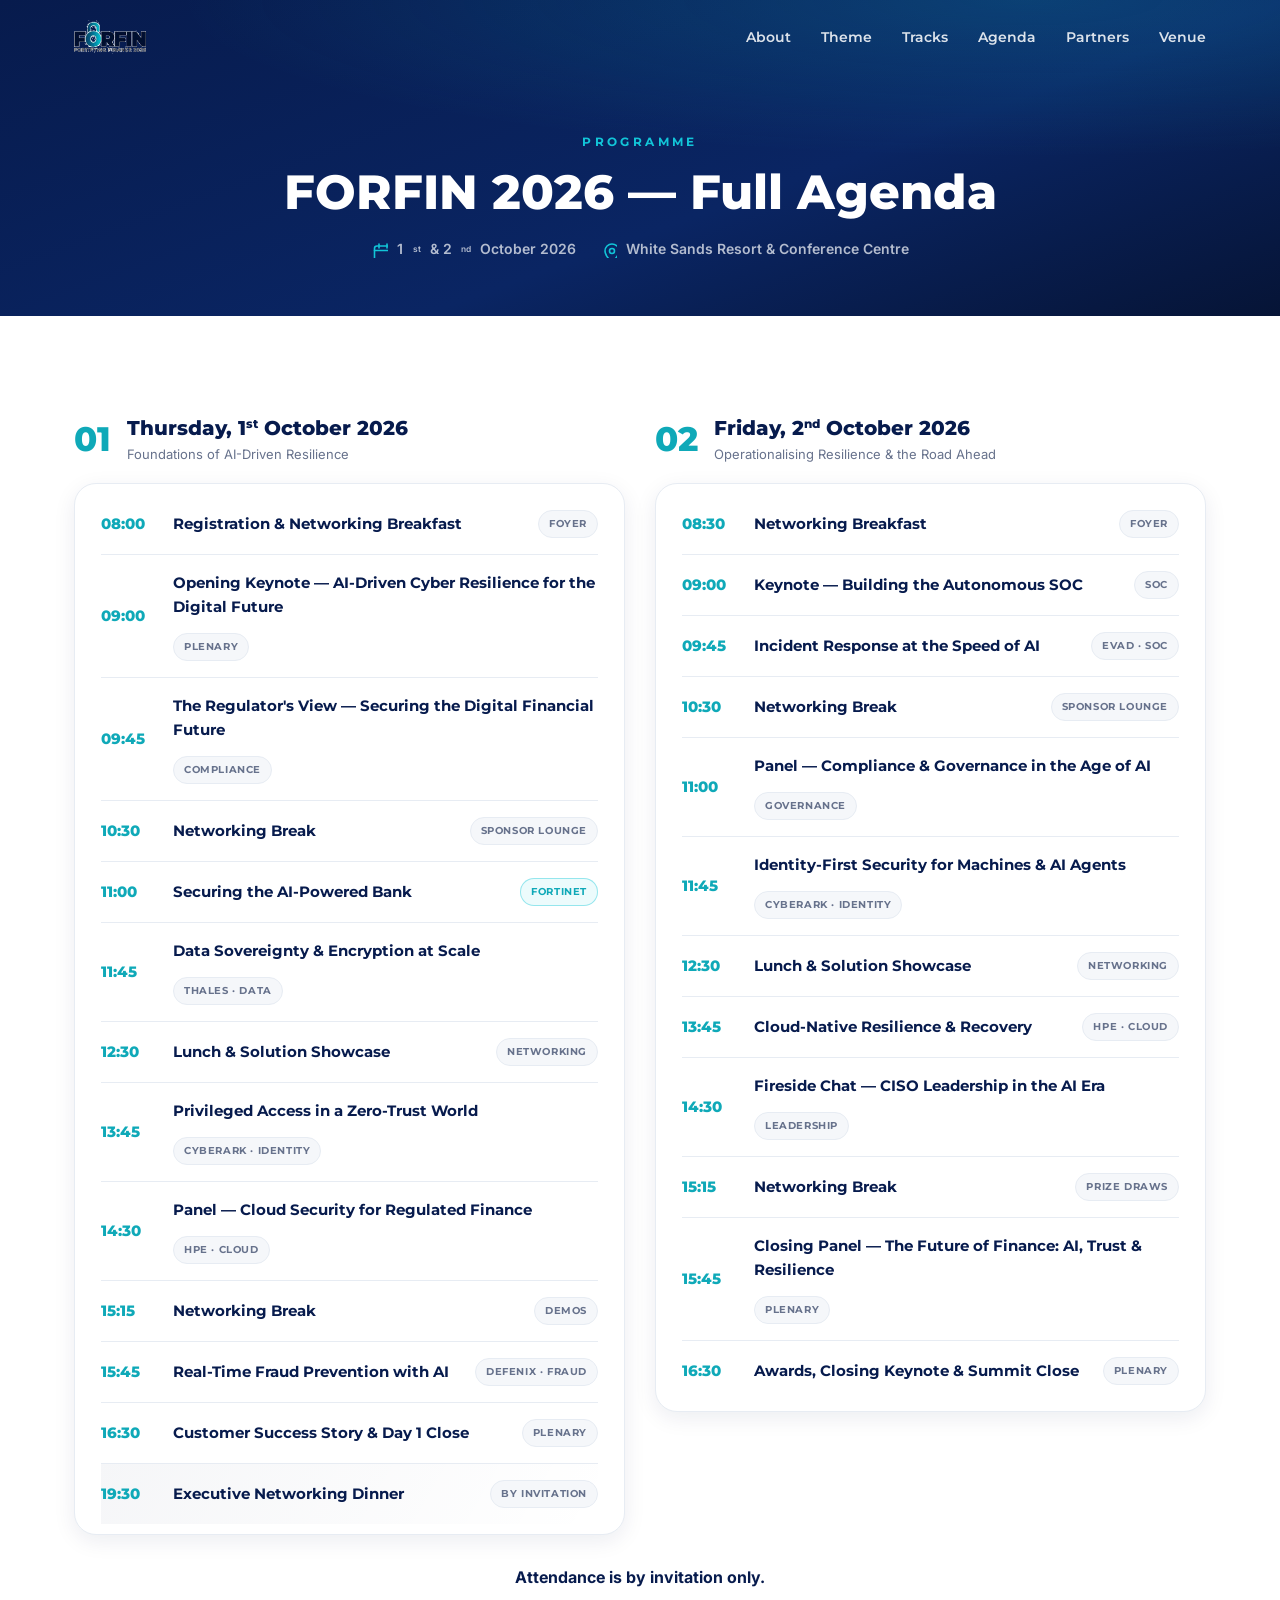
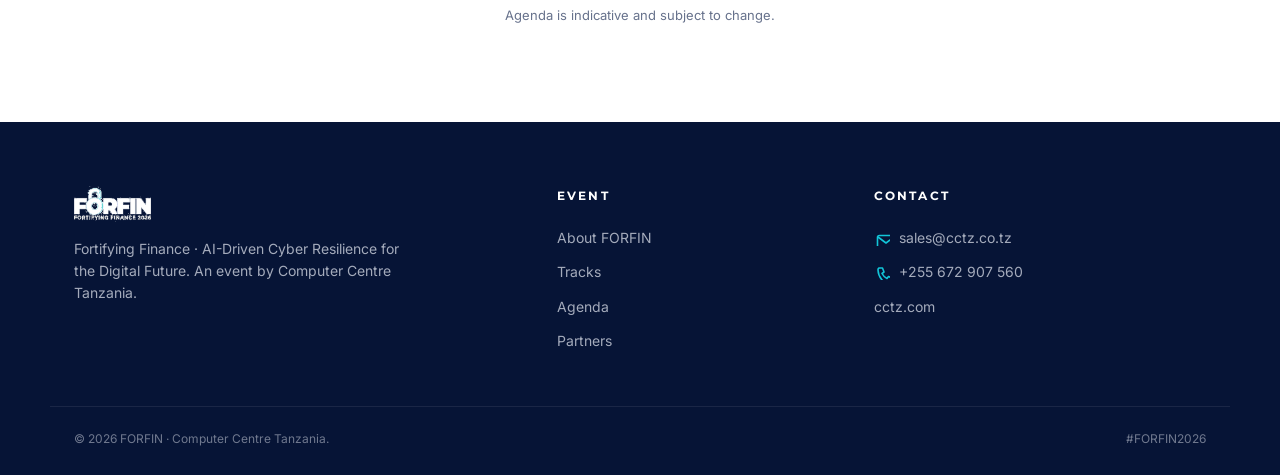
==== agenda.html @ e575e231 "Update sponsors branding and site details" ====
<!doctype html>
<html lang="en" class="is-loading">
<head>
<meta charset="utf-8">
<meta name="viewport" content="width=device-width, initial-scale=1">
<title>Agenda — FORFIN 2026</title>
<meta name="description" content="Full two-day agenda for FORFIN 2026, 1 &amp; 2 October 2026, Dar es Salaam, Tanzania.">
<script>try{if(sessionStorage.getItem("forfin-preloaded")==="1"){document.documentElement.classList.remove("is-loading");document.documentElement.classList.add("has-preloaded")}}catch(e){}</script>
<link rel="icon" type="image/png" sizes="256x256" href="assets/favicon.png">
<link rel="preconnect" href="https://fonts.googleapis.com">
<link rel="preconnect" href="https://fonts.gstatic.com" crossorigin>
<link href="https://fonts.googleapis.com/css2?family=Montserrat:wght@500;600;700;800;900&family=Inter:wght@400;500;600;700&display=swap" rel="stylesheet">
<link rel="stylesheet" href="css/styles.css">
</head>
<body>
<div class="site-preloader" id="sitePreloader" role="status" aria-live="polite" aria-label="Loading website">
  <div class="site-preloader__inner">
    <div class="site-preloader__track"><span id="preloaderBar"></span></div>
    <span class="site-preloader__text" id="preloaderText">0%</span>
  </div>
</div>
<noscript><style>.site-preloader{display:none!important}.is-loading{overflow:auto!important}</style></noscript>
<svg width="0" height="0" style="position:absolute" aria-hidden="true"><defs>
  <g id="i-arrow"><path d="M5 12h13M13 6l6 6-6 6" fill="none" stroke="currentColor" stroke-width="2" stroke-linecap="round" stroke-linejoin="round"/></g>
  <g id="i-cal"><rect x="3.5" y="5" width="17" height="16" rx="2.5" fill="none" stroke="currentColor" stroke-width="1.6"/><path d="M3.5 9.5h17M8 3v4M16 3v4" stroke="currentColor" stroke-width="1.6" stroke-linecap="round"/></g>
  <g id="i-pin"><path d="M12 21s7-6.3 7-11a7 7 0 1 0-14 0c0 4.7 7 11 7 11Z" fill="none" stroke="currentColor" stroke-width="1.6" stroke-linejoin="round"/><circle cx="12" cy="10" r="2.5" fill="none" stroke="currentColor" stroke-width="1.6"/></g>
  <g id="i-mail"><rect x="3.5" y="5.5" width="17" height="13" rx="2" fill="none" stroke="currentColor" stroke-width="1.6"/><path d="m4 7 8 6 8-6" fill="none" stroke="currentColor" stroke-width="1.6" stroke-linejoin="round"/></g>
  <g id="i-phone"><path d="M5 4h3.5l1.5 4-2 1.5a11 11 0 0 0 5 5l1.5-2 4 1.5V19a2 2 0 0 1-2 2A16 16 0 0 1 4 6a2 2 0 0 1 1-2Z" fill="none" stroke="currentColor" stroke-width="1.6" stroke-linejoin="round"/></g>
</defs></svg>

<header class="nav is-scrolled" id="nav">
  <div class="nav__inner container">
    <a href="index.html" class="nav__brand"><img src="assets/forfin-logo.png" alt="FORFIN 2026"></a>
    <nav class="nav__links" id="navLinks">
      <a href="index.html#about">About</a>
      <a href="index.html#theme">Theme</a>
      <a href="index.html#tracks">Tracks</a>
      <a href="agenda.html">Agenda</a>
      <a href="index.html#partners">Partners</a>
      <a href="index.html#venue">Venue</a>
    </nav>
    <button class="nav__burger" id="burger" aria-label="Menu"><span></span><span></span><span></span></button>
  </div>
</header>

<section class="ag-hero">
  <div class="container">
    <span class="eyebrow on-dark">Programme</span>
    <h1>FORFIN 2026 — Full Agenda</h1>
    <div class="ag-hero__meta">
      <span><svg class="ico"><use href="#i-cal"/></svg><span class="event-date">1<sup>st</sup> &amp; 2<sup>nd</sup> October 2026</span></span>
      <span><svg class="ico"><use href="#i-pin"/></svg> White Sands Resort &amp; Conference Centre</span>
    </div>
  </div>
</section>

<main class="section">
  <div class="container ag-grid">

    <div class="ag-day reveal is-in">
      <div class="ag-day__head"><span class="ag-day__n">01</span><div><h2>Thursday, <span class="event-date">1<sup>st</sup> October 2026</span></h2><p>Foundations of AI-Driven Resilience</p></div></div>
      <div class="agenda"><div class="agenda__panel">
        <div class="ag-row"><span class="ag-time">08:00</span><div class="ag-body"><h4>Registration &amp; Networking Breakfast</h4><span class="ag-tag">Foyer</span></div></div>
        <div class="ag-row"><span class="ag-time">09:00</span><div class="ag-body"><h4>Opening Keynote — AI-Driven Cyber Resilience for the Digital Future</h4><span class="ag-tag">Plenary</span></div></div>
        <div class="ag-row"><span class="ag-time">09:45</span><div class="ag-body"><h4>The Regulator's View — Securing the Digital Financial Future</h4><span class="ag-tag">Compliance</span></div></div>
        <div class="ag-row"><span class="ag-time">10:30</span><div class="ag-body"><h4>Networking Break</h4><span class="ag-tag">Sponsor lounge</span></div></div>
        <div class="ag-row"><span class="ag-time">11:00</span><div class="ag-body"><h4>Securing the AI-Powered Bank</h4><span class="ag-tag ag-tag--f">Fortinet</span></div></div>
        <div class="ag-row"><span class="ag-time">11:45</span><div class="ag-body"><h4>Data Sovereignty &amp; Encryption at Scale</h4><span class="ag-tag">Thales · Data</span></div></div>
        <div class="ag-row"><span class="ag-time">12:30</span><div class="ag-body"><h4>Lunch &amp; Solution Showcase</h4><span class="ag-tag">Networking</span></div></div>
        <div class="ag-row"><span class="ag-time">13:45</span><div class="ag-body"><h4>Privileged Access in a Zero-Trust World</h4><span class="ag-tag">CyberArk · Identity</span></div></div>
        <div class="ag-row"><span class="ag-time">14:30</span><div class="ag-body"><h4>Panel — Cloud Security for Regulated Finance</h4><span class="ag-tag">HPE · Cloud</span></div></div>
        <div class="ag-row"><span class="ag-time">15:15</span><div class="ag-body"><h4>Networking Break</h4><span class="ag-tag">Demos</span></div></div>
        <div class="ag-row"><span class="ag-time">15:45</span><div class="ag-body"><h4>Real-Time Fraud Prevention with AI</h4><span class="ag-tag">Defenix · Fraud</span></div></div>
        <div class="ag-row"><span class="ag-time">16:30</span><div class="ag-body"><h4>Customer Success Story &amp; Day 1 Close</h4><span class="ag-tag">Plenary</span></div></div>
        <div class="ag-row ag-row--star"><span class="ag-time">19:30</span><div class="ag-body"><h4>Executive Networking Dinner</h4><span class="ag-tag">By invitation</span></div></div>
      </div></div>
    </div>

    <div class="ag-day reveal is-in">
      <div class="ag-day__head"><span class="ag-day__n">02</span><div><h2>Friday, <span class="event-date">2<sup>nd</sup> October 2026</span></h2><p>Operationalising Resilience &amp; the Road Ahead</p></div></div>
      <div class="agenda"><div class="agenda__panel">
        <div class="ag-row"><span class="ag-time">08:30</span><div class="ag-body"><h4>Networking Breakfast</h4><span class="ag-tag">Foyer</span></div></div>
        <div class="ag-row"><span class="ag-time">09:00</span><div class="ag-body"><h4>Keynote — Building the Autonomous SOC</h4><span class="ag-tag">SOC</span></div></div>
        <div class="ag-row"><span class="ag-time">09:45</span><div class="ag-body"><h4>Incident Response at the Speed of AI</h4><span class="ag-tag">EVAD · SOC</span></div></div>
        <div class="ag-row"><span class="ag-time">10:30</span><div class="ag-body"><h4>Networking Break</h4><span class="ag-tag">Sponsor lounge</span></div></div>
        <div class="ag-row"><span class="ag-time">11:00</span><div class="ag-body"><h4>Panel — Compliance &amp; Governance in the Age of AI</h4><span class="ag-tag">Governance</span></div></div>
        <div class="ag-row"><span class="ag-time">11:45</span><div class="ag-body"><h4>Identity-First Security for Machines &amp; AI Agents</h4><span class="ag-tag">CyberArk · Identity</span></div></div>
        <div class="ag-row"><span class="ag-time">12:30</span><div class="ag-body"><h4>Lunch &amp; Solution Showcase</h4><span class="ag-tag">Networking</span></div></div>
        <div class="ag-row"><span class="ag-time">13:45</span><div class="ag-body"><h4>Cloud-Native Resilience &amp; Recovery</h4><span class="ag-tag">HPE · Cloud</span></div></div>
        <div class="ag-row"><span class="ag-time">14:30</span><div class="ag-body"><h4>Fireside Chat — CISO Leadership in the AI Era</h4><span class="ag-tag">Leadership</span></div></div>
        <div class="ag-row"><span class="ag-time">15:15</span><div class="ag-body"><h4>Networking Break</h4><span class="ag-tag">Prize draws</span></div></div>
        <div class="ag-row"><span class="ag-time">15:45</span><div class="ag-body"><h4>Closing Panel — The Future of Finance: AI, Trust &amp; Resilience</h4><span class="ag-tag">Plenary</span></div></div>
        <div class="ag-row"><span class="ag-time">16:30</span><div class="ag-body"><h4>Awards, Closing Keynote &amp; Summit Close</h4><span class="ag-tag">Plenary</span></div></div>
      </div></div>
    </div>

  </div>
  <div class="container" style="text-align:center;margin-top:30px">
    <p style="color:var(--navy);font-weight:700">Attendance is by invitation only.</p>
    <p style="margin-top:14px;color:var(--muted);font-size:13px">Agenda is indicative and subject to change.</p>
  </div>
</main>

<footer class="footer">
  <div class="container footer__inner">
    <div class="footer__brand">
      <img src="assets/forfin-logo-white.png" alt="FORFIN 2026">
      <p>Fortifying Finance · AI-Driven Cyber Resilience for the Digital Future. An event by Computer Centre Tanzania.</p>
    </div>
    <div class="footer__col">
      <h5>Event</h5>
      <a href="index.html#about">About FORFIN</a>
      <a href="index.html#tracks">Tracks</a>
      <a href="agenda.html">Agenda</a>
      <a href="index.html#partners">Partners</a>
    </div>
    <div class="footer__col">
      <h5>Contact</h5>
      <a href="mailto:sales@cctz.co.tz"><svg class="ico"><use href="#i-mail"/></svg> sales@cctz.co.tz</a>
      <a href="tel:+255672907560"><svg class="ico"><use href="#i-phone"/></svg> +255 672 907 560</a>
      <a href="https://cctz.com/" target="_blank" rel="noopener">cctz.com</a>
    </div>
  </div>
  <div class="footer__bar container">
    <span>© 2026 FORFIN · Computer Centre Tanzania.</span>
    <span>#FORFIN2026</span>
  </div>
</footer>

<script src="js/main.js"></script>
</body>
</html>
---- css/styles.css ----
/* ===================================================================
   FORFIN 2026 — styles.css
   Brand: navy #071B4D · cyan #12C5D8 · Montserrat / Inter
=================================================================== */
/* ---------- image preloader ---------- */
html.is-loading,html.is-loading body{overflow:hidden}
.has-preloaded .site-preloader{display:none}
.site-preloader{position:fixed;inset:0;z-index:99999;display:grid;place-items:center;background:radial-gradient(circle at 50% 40%,#12377c 0,#071b4d 48%,#04112f 100%);opacity:1;visibility:visible;transition:opacity .45s ease,visibility .45s ease}
.site-preloader.is-ready{opacity:0;visibility:hidden;pointer-events:none}
.site-preloader__inner{width:min(260px,70vw);display:flex;flex-direction:column;align-items:center}
.site-preloader__track{width:100%;height:3px;overflow:hidden;border-radius:99px;background:rgba(255,255,255,.16)}
.site-preloader__track span{display:block;width:0;height:100%;border-radius:inherit;background:linear-gradient(90deg,#12c5d8,#63e8f3);box-shadow:0 0 14px rgba(18,197,216,.7);transition:width .2s ease}
.site-preloader__text{margin-top:12px;color:rgba(255,255,255,.68);font-family:"Montserrat",sans-serif;font-size:10px;font-weight:700;letter-spacing:.14em;text-transform:uppercase}
@media (prefers-reduced-motion:reduce){.site-preloader,.site-preloader__track span{transition:none}}

:root{
  --navy:#071B4D; --navy-2:#0A2563; --navy-deep:#061436;
  --cyan:#12C5D8; --cyan-2:#1CCAD8; --cyan-deep:#0FA9B8;
  --white:#fff; --gray:#F5F7FA; --silver:#D9DEE8;
  --ink:#1C2740; --muted:#67728C; --line:#E7ECF3;
  --amber:#F0BE63;
  --maxw:1180px; --pad:24px;
  --shadow:0 18px 50px rgba(7,27,77,.10);
  --shadow-sm:0 6px 22px rgba(7,27,77,.08);
  --r:18px;
  --ease:cubic-bezier(.2,.7,.2,1);
}
*{margin:0;padding:0;box-sizing:border-box}
html{scroll-behavior:smooth;scroll-padding-top:84px}
body{font-family:"Inter",-apple-system,Segoe UI,Roboto,sans-serif;color:var(--ink);background:var(--white);
  -webkit-font-smoothing:antialiased;line-height:1.6;overflow-x:hidden}
img{max-width:100%;display:block}
a{color:inherit;text-decoration:none}
.ico{width:1em;height:1em;fill:none;stroke:currentColor;display:inline-block;vertical-align:-.12em}
h1,h2,h3,h4,h5,.eyebrow,.btn,.nav__links a,.stat__n,.cd__n{font-family:"Montserrat",sans-serif}
.container{max-width:var(--maxw);margin:0 auto;padding:0 var(--pad)}
.grad{background:linear-gradient(90deg,var(--cyan),#7DE9F1);-webkit-background-clip:text;background-clip:text;color:transparent}

.eyebrow{display:inline-block;font-size:12px;font-weight:700;letter-spacing:.28em;text-transform:uppercase;color:var(--cyan-deep);margin-bottom:16px}
.eyebrow.on-dark{color:var(--cyan)}
.h2{font-size:clamp(26px,3.6vw,40px);font-weight:800;line-height:1.1;letter-spacing:-.01em;color:var(--navy)}
.section{padding:96px 0}
.section--gray{background:var(--gray)}
.section__head{max-width:720px;margin:0 auto 48px;text-align:center}
.section__sub{margin-top:14px;color:var(--muted);font-size:16px}

/* ---------- buttons ---------- */
.btn{display:inline-flex;align-items:center;gap:9px;font-weight:700;font-size:15px;
  padding:14px 24px;border-radius:40px;border:1px solid transparent;cursor:pointer;transition:.25s var(--ease)}
.btn .ico{width:17px;height:17px;stroke-width:2.2}
.btn--primary{background:var(--cyan);color:var(--navy)}
.btn--primary:hover{background:#3ad6e3;transform:translateY(-2px);box-shadow:0 12px 26px rgba(18,197,216,.34)}
.btn--ghost{background:transparent;color:#fff;border-color:rgba(255,255,255,.32)}
.btn--ghost:hover{border-color:var(--cyan);color:var(--cyan)}
.btn--sm{padding:11px 18px;font-size:14px}
.link-arrow{display:inline-flex;align-items:center;gap:8px;font-weight:700;color:var(--cyan-deep);font-family:"Montserrat";font-size:14px;margin-top:8px}
.link-arrow .ico{width:16px;height:16px;stroke-width:2.2;transition:.25s var(--ease)}
.link-arrow:hover .ico{transform:translateX(4px)}

/* ---------- nav ---------- */
.nav{position:fixed;top:0;left:0;right:0;z-index:50;transition:.3s var(--ease)}
.nav__inner{display:flex;align-items:center;justify-content:space-between;height:74px}
.nav__brand img{height:34px}
.nav__links{display:flex;align-items:center;gap:30px}
.nav__links a{font-size:14px;font-weight:600;color:rgba(255,255,255,.86);transition:.2s}
.nav__links a:hover{color:#fff}
.nav__cta{background:var(--cyan);color:var(--navy)!important;padding:10px 18px;border-radius:30px;display:inline-flex;align-items:center;gap:7px}
.nav__cta .ico{width:15px;height:15px;stroke-width:2.3}
.nav__cta:hover{background:#3ad6e3;transform:translateY(-1px)}
.nav.is-scrolled{background:rgba(255,255,255,.92);backdrop-filter:blur(14px);box-shadow:0 6px 24px rgba(7,27,77,.08)}
.nav.is-scrolled .nav__brand img{content:url(../assets/forfin-logo.png)}
.nav.is-scrolled .nav__links a{color:var(--ink)}
.nav.is-scrolled .nav__links a:hover{color:var(--navy)}
.nav__burger{display:none;flex-direction:column;gap:5px;background:none;border:0;cursor:pointer;padding:6px}
.nav__burger span{width:24px;height:2px;background:#fff;border-radius:2px;transition:.3s}
.nav.is-scrolled .nav__burger span{background:var(--navy)}

/* ---------- hero ---------- */
.hero{position:relative;min-height:100vh;display:flex;align-items:center;overflow:hidden;
  background:radial-gradient(120% 90% at 80% 0%,rgba(18,197,216,.18),transparent 55%),
             linear-gradient(160deg,#071B4D,#0A2563 46%,#061436);color:#fff}
.hero__canvas{position:absolute;inset:0;width:100%;height:100%;opacity:.7}
.hero__glow{position:absolute;inset:0;background:radial-gradient(60% 50% at 50% 110%,rgba(18,197,216,.16),transparent 60%);pointer-events:none}
.hero__inner{position:relative;z-index:2;padding-top:120px;padding-bottom:60px}
.hero__badge{display:inline-flex;align-items:center;gap:9px;font-size:12px;font-weight:600;letter-spacing:.1em;
  text-transform:uppercase;color:rgba(217,222,232,.85);border:1px solid rgba(255,255,255,.16);
  background:rgba(255,255,255,.04);padding:8px 16px;border-radius:40px}
.hero__badge .dot{width:7px;height:7px;border-radius:50%;background:var(--cyan);box-shadow:0 0 0 4px rgba(18,197,216,.22)}
.hero__title{font-size:clamp(38px,6.4vw,76px);font-weight:800;line-height:1.02;letter-spacing:-.015em;margin:26px 0 0}
.hero__sub{margin-top:22px;max-width:620px;font-size:clamp(15px,1.6vw,18px);color:rgba(231,236,245,.82)}
.hero__sub em{color:var(--cyan);font-style:normal;font-weight:600}
.hero__meta{display:flex;flex-wrap:wrap;gap:14px;margin-top:26px}
.chip{display:inline-flex;align-items:center;gap:9px;font-size:14px;font-weight:600;
  border:1px solid rgba(255,255,255,.16);background:rgba(255,255,255,.05);padding:10px 16px;border-radius:40px}
.chip .ico{width:17px;height:17px;color:var(--cyan)}
.event-date{white-space:nowrap}
.event-date sup{font-size:.6em;line-height:0;vertical-align:super;margin-left:.04em}
.chip .tnt{font-size:9px;font-weight:700;letter-spacing:.12em;text-transform:uppercase;color:var(--amber);
  border:1px solid rgba(240,190,99,.5);background:rgba(240,190,99,.14);padding:2px 7px;border-radius:20px}
.hero__actions{display:flex;flex-wrap:wrap;gap:14px;margin-top:32px}
.countdown{display:inline-flex;gap:10px;margin-top:46px}
.cd{min-width:78px;text-align:center;background:rgba(255,255,255,.05);border:1px solid rgba(255,255,255,.12);
  border-radius:14px;padding:14px 10px;backdrop-filter:blur(6px)}
.cd__n{display:block;font-size:30px;font-weight:800;line-height:1;color:#fff;font-variant-numeric:tabular-nums}
.cd__l{display:block;font-size:10px;letter-spacing:.18em;text-transform:uppercase;color:rgba(217,222,232,.6);margin-top:8px}
.hero__scroll{position:absolute;bottom:26px;left:50%;transform:translateX(-50%);z-index:2;
  width:24px;height:38px;border:2px solid rgba(255,255,255,.4);border-radius:14px}
.hero__scroll span{position:absolute;top:7px;left:50%;transform:translateX(-50%);width:4px;height:7px;border-radius:3px;
  background:var(--cyan);animation:scrolldot 1.6s infinite}
@keyframes scrolldot{0%{opacity:0;top:7px}40%{opacity:1}80%{opacity:0;top:18px}100%{opacity:0}}

/* ---------- partner strip ---------- */
.strip{background:var(--navy-deep);border-top:1px solid rgba(255,255,255,.06);padding:26px 0}
.strip__inner{display:flex;align-items:center;gap:34px;flex-wrap:wrap;justify-content:center}
.strip__label{font-family:"Montserrat";font-size:11px;font-weight:700;letter-spacing:.26em;text-transform:uppercase;color:rgba(217,222,232,.5)}
.strip__logos{display:grid;grid-template-columns:repeat(7,110px);gap:12px;justify-content:center}
.strip__logo{width:110px;height:52px;display:flex;align-items:center;justify-content:center;padding:9px 12px;overflow:hidden;border:1px solid rgba(255,255,255,.12);border-radius:9px;background:#fff;transition:.25s}
.strip__logo:hover{transform:translateY(-2px);box-shadow:0 8px 20px rgba(0,0,0,.18)}
.strip__logo img{display:block;width:100%;height:100%;max-width:100%;max-height:100%;object-fit:contain}
.strip__logo--strategic{grid-column:span 2;width:232px;height:74px;padding:7px 10px;background:#fff;border-color:rgba(255,255,255,.22)}
.strip__logo--strategic img{object-fit:contain}
.strip__wordmark{font-family:"Montserrat",sans-serif;font-size:17px;font-weight:800;line-height:1;white-space:nowrap}
.strip__wordmark--imperva{color:#ec632c;text-transform:lowercase}

/* ---------- about ---------- */
.about{display:grid;grid-template-columns:1.1fr .9fr;gap:56px;align-items:center}
.about__copy p{color:#41506e;margin-top:14px;font-size:16px}
.about__copy p strong{color:var(--navy)}
.about__stats{display:grid;grid-template-columns:1fr 1fr;gap:16px}
.stat{background:#fff;border:1px solid var(--line);border-radius:var(--r);padding:26px 22px;box-shadow:var(--shadow-sm)}
.stat__n{font-size:46px;font-weight:800;color:var(--navy);line-height:1}
.stat__l{display:block;margin-top:10px;font-size:13px;color:var(--muted);font-weight:500}

/* ---------- theme (dark) ---------- */
.theme{background:radial-gradient(120% 120% at 100% 0,rgba(18,197,216,.16),transparent 55%),
        linear-gradient(155deg,#0A2563,#061436);color:#fff;text-align:center}
.theme__inner{max-width:900px;margin:0 auto}
.theme__title{font-family:"Montserrat";font-size:clamp(28px,4.4vw,48px);font-weight:800;line-height:1.08;margin-bottom:18px}
.theme__lead{max-width:680px;margin:0 auto;color:rgba(231,236,245,.82);font-size:17px}
.theme__loop{display:grid;grid-template-columns:repeat(4,1fr);gap:18px;margin-top:48px;text-align:left}
.loopstep{position:relative;background:rgba(255,255,255,.04);border:1px solid rgba(255,255,255,.1);border-radius:16px;padding:22px}
.loopstep__n{font-family:"Montserrat";font-weight:800;font-size:13px;letter-spacing:.1em;color:var(--cyan)}
.loopstep h4{font-size:17px;margin:8px 0 7px}
.loopstep p{font-size:13px;color:rgba(217,222,232,.7);line-height:1.5}
.loopstep:not(:last-child)::after{content:"";position:absolute;right:-12px;top:50%;width:14px;height:2px;background:var(--cyan);z-index:2}

/* ---------- cards / tracks ---------- */
.grid-3{display:grid;grid-template-columns:repeat(3,1fr);gap:20px}
.grid-4{display:grid;grid-template-columns:repeat(4,1fr);gap:20px}
.card{background:#fff;border:1px solid var(--line);border-radius:var(--r);padding:28px;transition:.3s var(--ease)}
.card__ic{display:inline-flex;align-items:center;justify-content:center;width:54px;height:54px;border-radius:14px;
  background:var(--navy);color:var(--cyan);margin-bottom:18px}
.card__ic svg{width:28px;height:28px;fill:none;stroke:currentColor;stroke-width:1.6}
.card h3{font-size:18px;color:var(--navy);margin-bottom:8px}
.card p{font-size:14px;color:var(--muted);line-height:1.55}
.card:hover{transform:translateY(-6px);box-shadow:var(--shadow);border-color:transparent}
.card--accent{background:linear-gradient(155deg,#0A2563,#061436);border-color:transparent;color:#fff}
.card--accent h3{color:#fff}.card--accent p{color:rgba(217,222,232,.75)}
.card--accent .card__ic{background:rgba(18,197,216,.16)}

/* ---------- formats ---------- */
.fmt{background:#fff;border:1px solid var(--line);border-radius:var(--r);padding:26px;transition:.3s var(--ease)}
.fmt__ic{display:inline-flex;width:48px;height:48px;align-items:center;justify-content:center;border-radius:12px;
  background:rgba(18,197,216,.12);color:var(--cyan-deep);margin-bottom:16px}
.fmt__ic svg{width:26px;height:26px;fill:none;stroke:currentColor;stroke-width:1.6}
.fmt h3{font-size:17px;color:var(--navy);margin-bottom:7px}
.fmt p{font-size:14px;color:var(--muted)}
.fmt:hover{transform:translateY(-5px);box-shadow:var(--shadow-sm)}

/* ---------- agenda ---------- */
.agenda{max-width:880px;margin:0 auto;background:#fff;border:1px solid var(--line);border-radius:22px;overflow:hidden;box-shadow:var(--shadow-sm)}
.agenda__tabs{display:flex;gap:0;background:var(--gray);border-bottom:1px solid var(--line)}
.tab{flex:1;padding:18px;background:none;border:0;cursor:pointer;font-family:"Montserrat";font-weight:700;font-size:15px;color:var(--muted);transition:.2s;border-bottom:2px solid transparent}
.tab.is-active{color:var(--navy);background:#fff;border-bottom-color:var(--cyan)}
.agenda__panel{padding:10px 26px}
.ag-row{display:flex;gap:20px;align-items:center;padding:16px 0;border-bottom:1px solid var(--line)}
.ag-row:last-child{border-bottom:0}
.ag-time{font-family:"Montserrat";font-weight:800;font-size:15px;color:var(--cyan-deep);min-width:52px}
.ag-body{display:flex;align-items:center;justify-content:space-between;gap:14px;flex:1;flex-wrap:wrap}
.ag-body h4{font-size:15px;color:var(--navy);font-weight:700}
.ag-tag{font-family:"Montserrat";font-size:10px;font-weight:700;letter-spacing:.06em;text-transform:uppercase;
  color:var(--muted);background:var(--gray);border:1px solid var(--line);padding:5px 10px;border-radius:20px;white-space:nowrap}
.ag-tag--f{color:var(--cyan-deep);border-color:rgba(18,197,216,.4);background:rgba(18,197,216,.08)}
.ag-row--star{background:linear-gradient(120deg,rgba(7,27,77,.04),transparent)}
.ag-row--star h4{color:var(--navy)}
.agenda__foot{display:flex;align-items:center;gap:18px;padding:20px 26px;background:var(--gray);border-top:1px solid var(--line);flex-wrap:wrap}
.agenda__note{font-size:12px;color:var(--muted)}

/* ---------- speakers ---------- */
.speakers{margin-top:8px}
.spk{background:#fff;border:1px solid var(--line);border-radius:var(--r);padding:26px;text-align:center}
.spk__ph{width:88px;height:88px;border-radius:50%;margin:0 auto 16px;display:flex;align-items:center;justify-content:center;
  background:linear-gradient(155deg,#0A2563,#061436);color:var(--cyan)}
.spk__ph svg{width:38px;height:38px;fill:none;stroke:currentColor;stroke-width:1.4;opacity:.8}
.spk h4{font-size:15px;color:var(--navy)}
.spk span{font-size:12px;color:var(--muted)}

/* ---------- partners ---------- */
.partner-hero{display:flex;align-items:center;gap:30px;background:radial-gradient(120% 130% at 90% 10%,rgba(18,197,216,.2),transparent 55%),
   linear-gradient(150deg,#0A2563,#061436);color:#fff;border-radius:22px;padding:32px;margin-bottom:24px}
.partner-hero__plate{flex:none;width:230px;height:108px;background:#fff;border:1px solid rgba(255,255,255,.12);border-radius:14px;display:flex;align-items:center;justify-content:center;padding:12px;overflow:hidden}
.partner-hero__plate img{width:100%;height:100%;object-fit:contain;display:block}
.partner-hero p{color:rgba(231,236,245,.82);font-size:15px;max-width:600px;margin-top:8px}
.partner-grid{display:grid;grid-template-columns:repeat(3,1fr);gap:18px}
.plogo{background:#fff;border:1px solid var(--line);border-radius:16px;height:120px;display:flex;align-items:center;justify-content:center;padding:26px;transition:.25s var(--ease)}
.plogo img{max-height:54px;max-width:80%;object-fit:contain}
.plogo:hover{box-shadow:var(--shadow-sm);transform:translateY(-4px)}
.plogo--tile{padding:0;overflow:hidden;background:#082330}.plogo--tile img{max-height:none;max-width:none;width:100%;height:100%;object-fit:cover;display:block}
.plogo--wordmark{padding:20px;background:#fff}
.wm{display:inline-block;white-space:nowrap;font-family:"Montserrat",sans-serif;font-size:24px;font-weight:800;letter-spacing:-.04em;line-height:1}
.wm--imperva{color:#ec632c;text-transform:lowercase;font-weight:700}
.plogo--cta{flex-direction:column;gap:8px;background:var(--navy);color:#fff;font-family:"Montserrat";font-weight:700;font-size:15px;border-color:transparent}
.plogo--cta .ico{width:18px;height:18px;stroke-width:2.2;color:var(--cyan)}
.plogo--cta:hover{background:var(--navy-2)}

/* ---------- venue ---------- */
.venue{display:grid;grid-template-columns:1fr 1fr;gap:46px;align-items:center}
.venue__copy p{color:#41506e;margin-top:14px}
.venue__meta{margin-top:22px;display:flex;flex-direction:column;gap:12px}
.venue__meta div{display:flex;align-items:center;gap:10px;font-weight:600;color:var(--navy);font-size:14px}
.venue__meta .ico{width:18px;height:18px;color:var(--cyan-deep)}
.venue__map{border-radius:20px;overflow:hidden;box-shadow:var(--shadow);border:1px solid var(--line)}
.venue__map iframe{width:100%;height:360px;border:0;display:block;filter:saturate(1.05)}

/* ---------- CTA ---------- */
.cta{position:relative;overflow:hidden;background:linear-gradient(160deg,#061436,#0A2563 60%,#071B4D);color:#fff;padding:90px 0}
.cta__glow{position:absolute;inset:0;background:radial-gradient(50% 60% at 20% 0%,rgba(18,197,216,.18),transparent 55%)}
.cta__inner{position:relative;z-index:2;text-align:center;max-width:760px;margin:0 auto}
.cta__title{font-family:"Montserrat";font-size:clamp(28px,4.2vw,44px);font-weight:800;line-height:1.1}
.cta__sub{margin-top:16px;color:rgba(231,236,245,.82);font-size:16px}
.cta__form{display:flex;gap:12px;flex-wrap:wrap;justify-content:center;margin-top:32px}
.cta__form input{flex:1;min-width:200px;max-width:240px;padding:14px 18px;border-radius:12px;border:1px solid rgba(255,255,255,.16);
  background:rgba(255,255,255,.06);color:#fff;font-size:15px;font-family:"Inter"}
.cta__form input::placeholder{color:rgba(217,222,232,.55)}
.cta__form input:focus{outline:none;border-color:var(--cyan);background:rgba(255,255,255,.1)}
.cta__or{margin-top:18px;font-size:14px;color:rgba(217,222,232,.7)}
.cta__or a{color:var(--cyan);font-weight:600}

/* ---------- footer ---------- */
.footer{background:var(--navy-deep);color:rgba(217,222,232,.75);padding:64px 0 0}
.footer__inner{display:grid;grid-template-columns:1.6fr 1fr 1.2fr;gap:40px}
.footer__brand img{height:36px;margin-bottom:16px}
.footer__brand p{font-size:14px;max-width:340px;line-height:1.6}
.footer__social{display:flex;gap:18px;margin-top:18px}
.footer__social a{font-size:13px;font-weight:600;color:rgba(217,222,232,.8)}
.footer__social a:hover{color:var(--cyan)}
.footer__col h5{font-family:"Montserrat";font-size:12px;letter-spacing:.18em;text-transform:uppercase;color:#fff;margin-bottom:16px}
.footer__col a{display:flex;align-items:center;gap:9px;font-size:14px;padding:6px 0;color:rgba(217,222,232,.75)}
.footer__col a .ico{width:16px;height:16px;color:var(--cyan)}
.footer__col a:hover{color:#fff}
.footer__bar{display:flex;justify-content:space-between;gap:14px;flex-wrap:wrap;margin-top:48px;padding-top:22px;padding-bottom:26px;
  border-top:1px solid rgba(255,255,255,.08);font-size:12px;color:rgba(217,222,232,.5)}

/* ---------- reveal animation ---------- */
.reveal{opacity:0;transform:translateY(26px);transition:opacity .7s var(--ease),transform .7s var(--ease)}
.reveal.is-in{opacity:1;transform:none}
@media (prefers-reduced-motion:reduce){.reveal{opacity:1;transform:none;transition:none}.hero__scroll span{animation:none}}

/* ---------- agenda page ---------- */
.ag-hero{background:radial-gradient(120% 90% at 80% 0%,rgba(18,197,216,.18),transparent 55%),
   linear-gradient(160deg,#071B4D,#0A2563 60%,#061436);color:#fff;padding:128px 0 56px;text-align:center}
.ag-hero h1{font-family:"Montserrat";font-size:clamp(30px,4.6vw,48px);font-weight:800;line-height:1.06}
.ag-hero__meta{display:flex;gap:24px;justify-content:center;flex-wrap:wrap;margin-top:20px;color:rgba(217,222,232,.82);font-size:14px;font-weight:600}
.ag-hero__meta span{display:inline-flex;align-items:center;gap:9px}
.ag-hero__meta .ico{width:17px;height:17px;color:var(--cyan)}
.ag-grid{display:grid;grid-template-columns:1fr 1fr;gap:30px;align-items:start}
.ag-day__head{display:flex;align-items:center;gap:16px;margin-bottom:18px}
.ag-day__n{font-family:"Montserrat";font-weight:800;font-size:34px;color:var(--cyan-deep);line-height:1}
.ag-day__head h2{font-family:"Montserrat";font-size:20px;color:var(--navy);font-weight:800}
.ag-day__head p{font-size:13px;color:var(--muted)}
@media (max-width:980px){.ag-grid{grid-template-columns:1fr}}

/* reveal already-in on agenda page (no JS dependency for layout) */
.ag-day.reveal{opacity:1;transform:none}

/* ---------- gallery page ---------- */
.gl-hero{background:radial-gradient(120% 90% at 75% 0%,rgba(18,197,216,.18),transparent 55%),
   linear-gradient(160deg,#071B4D,#0A2563 60%,#061436);color:#fff;padding:128px 0 56px;text-align:center}
.gl-hero h1{font-family:"Montserrat";font-size:clamp(30px,4.6vw,50px);font-weight:800;line-height:1.06}
.gl-hero p{max-width:620px;margin:18px auto 0;color:rgba(231,236,245,.82);font-size:16px}
.gl-section{padding-top:48px}
.gl-filter{display:flex;flex-wrap:wrap;gap:10px;justify-content:center;margin-bottom:32px}
.gl-chip{font-family:"Montserrat";font-weight:600;font-size:13px;padding:9px 18px;border-radius:30px;cursor:pointer;
  background:#fff;border:1px solid var(--line);color:var(--muted);transition:.2s var(--ease)}
.gl-chip:hover{border-color:var(--cyan);color:var(--navy)}
.gl-chip.is-active{background:var(--navy);color:#fff;border-color:var(--navy)}

.bento{display:grid;grid-template-columns:repeat(4,1fr);grid-auto-rows:200px;gap:14px;grid-auto-flow:dense}
.tile{position:relative;overflow:hidden;border-radius:16px;cursor:pointer;background:var(--navy);
  grid-column:span 1;grid-row:span 1;transition:transform .45s var(--ease),opacity .4s var(--ease)}
.tile--big{grid-column:span 2;grid-row:span 2}
.tile--wide{grid-column:span 2}
.tile--tall{grid-row:span 2}
.tile img{width:100%;height:100%;object-fit:cover;display:block;transition:transform .6s var(--ease)}
.tile figcaption{position:absolute;left:0;right:0;bottom:0;padding:16px;display:flex;flex-direction:column;gap:4px;
  background:linear-gradient(transparent,rgba(6,20,54,.82));opacity:0;transform:translateY(8px);transition:.35s var(--ease)}
.tile__cat{font-family:"Montserrat";font-size:10px;font-weight:700;letter-spacing:.14em;text-transform:uppercase;color:var(--cyan)}
.tile__cap{font-family:"Montserrat";font-size:14px;font-weight:700;color:#fff}
.tile__z{position:absolute;top:14px;right:14px;width:36px;height:36px;border-radius:50%;display:flex;align-items:center;justify-content:center;
  background:rgba(18,197,216,.92);color:var(--navy);opacity:0;transform:scale(.8);transition:.35s var(--ease)}
.tile__z .ico{width:18px;height:18px;stroke-width:2}
.tile:hover img{transform:scale(1.07)}
.tile:hover figcaption{opacity:1;transform:none}
.tile:hover .tile__z{opacity:1;transform:none}
.tile.is-hidden{display:none}
.gl-empty{text-align:center;color:var(--muted);padding:40px 0}
.gl-cta{margin-top:40px;display:flex;align-items:center;justify-content:space-between;gap:20px;flex-wrap:wrap;
  background:var(--gray);border:1px solid var(--line);border-radius:18px;padding:22px 26px}
.gl-cta p{color:#41506e;font-size:14px}
.gl-cta code{background:#fff;border:1px solid var(--line);border-radius:6px;padding:2px 7px;font-size:13px;color:var(--navy)}

/* ---------- lightbox ---------- */
.lightbox{position:fixed;inset:0;z-index:100;display:flex;align-items:center;justify-content:center;
  background:rgba(4,10,28,.92);backdrop-filter:blur(8px);opacity:0;visibility:hidden;transition:.3s var(--ease)}
.lightbox.is-open{opacity:1;visibility:visible}
.lb__stage{max-width:min(92vw,1100px);max-height:84vh;display:flex;flex-direction:column;align-items:center;gap:14px}
.lb__stage img{max-width:100%;max-height:76vh;border-radius:14px;box-shadow:0 30px 80px rgba(0,0,0,.6)}
.lb__stage figcaption{color:#dfe6f2;font-family:"Montserrat";font-weight:600;font-size:15px}
.lb__close{position:absolute;top:22px;right:24px;width:46px;height:46px;border-radius:50%;border:1px solid rgba(255,255,255,.2);
  background:rgba(255,255,255,.06);color:#fff;cursor:pointer;display:flex;align-items:center;justify-content:center;transition:.2s}
.lb__close:hover{background:var(--cyan);color:var(--navy);border-color:var(--cyan)}
.lb__close .ico{width:22px;height:22px}
.lb__nav{position:absolute;top:50%;transform:translateY(-50%);width:52px;height:52px;border-radius:50%;
  border:1px solid rgba(255,255,255,.2);background:rgba(255,255,255,.06);color:#fff;cursor:pointer;display:flex;align-items:center;justify-content:center;transition:.2s}
.lb__nav:hover{background:var(--cyan);color:var(--navy);border-color:var(--cyan)}
.lb__nav .ico{width:24px;height:24px}
.lb__prev{left:24px}.lb__next{right:24px}
.lb__count{position:absolute;bottom:24px;left:50%;transform:translateX(-50%);color:rgba(217,222,232,.7);
  font-family:"Montserrat";font-size:13px;letter-spacing:.1em}

/* ---------- moments teaser (home) ---------- */
.moments{display:grid;grid-template-columns:repeat(4,1fr);grid-auto-rows:168px;gap:12px;grid-auto-flow:dense;margin-top:8px}
.moments .tile--big{grid-column:span 2;grid-row:span 2}
.moments .tile--wide{grid-column:span 2}
.moments-foot{text-align:center;margin-top:30px}

@media (max-width:980px){
  .bento,.moments{grid-template-columns:repeat(2,1fr)}
  .bento .tile--big{grid-column:span 2}
}
@media (max-width:600px){
  .bento{grid-auto-rows:150px}
  .bento .tile--big,.bento .tile--wide{grid-column:span 2}
  .lb__nav{width:42px;height:42px}.lb__prev{left:10px}.lb__next{right:10px}
}

@media (max-width:980px){
  .about,.venue{grid-template-columns:1fr;gap:34px}
  .grid-3,.partner-grid,.theme__loop{grid-template-columns:repeat(2,1fr)}
  .grid-4{grid-template-columns:repeat(2,1fr)}
  .loopstep:not(:last-child)::after{display:none}
  .partner-hero{flex-direction:column;text-align:center}
  .partner-hero__plate{width:200px}
}
@media (max-width:760px){
  .strip__inner{gap:20px}
  .strip__logos{width:100%;grid-template-columns:repeat(7,110px);justify-content:start;overflow-x:auto;padding-bottom:8px;scrollbar-width:thin}
  .nav__links{position:fixed;inset:0 0 0 auto;width:78%;max-width:320px;flex-direction:column;align-items:flex-start;
    gap:6px;background:#0A2563;padding:96px 28px 28px;transform:translateX(100%);transition:.35s var(--ease);box-shadow:-20px 0 60px rgba(0,0,0,.4)}
  .nav__links.is-open{transform:none}
  .nav__links a{color:#fff!important;font-size:17px;padding:10px 0;width:100%}
  .nav__cta{margin-top:10px}
  .nav__burger{display:flex;z-index:60}
  .nav.is-scrolled .nav__burger span{background:#fff}
  .section{padding:68px 0}
  .grid-3,.grid-4,.partner-grid,.theme__loop,.about__stats{grid-template-columns:1fr}
  .countdown{flex-wrap:wrap;justify-content:center}
  .cd{min-width:68px}
  .footer__inner{grid-template-columns:1fr;gap:30px}
  .hero__actions{flex-direction:column;align-items:flex-start}
  .btn{width:100%;justify-content:center}
}
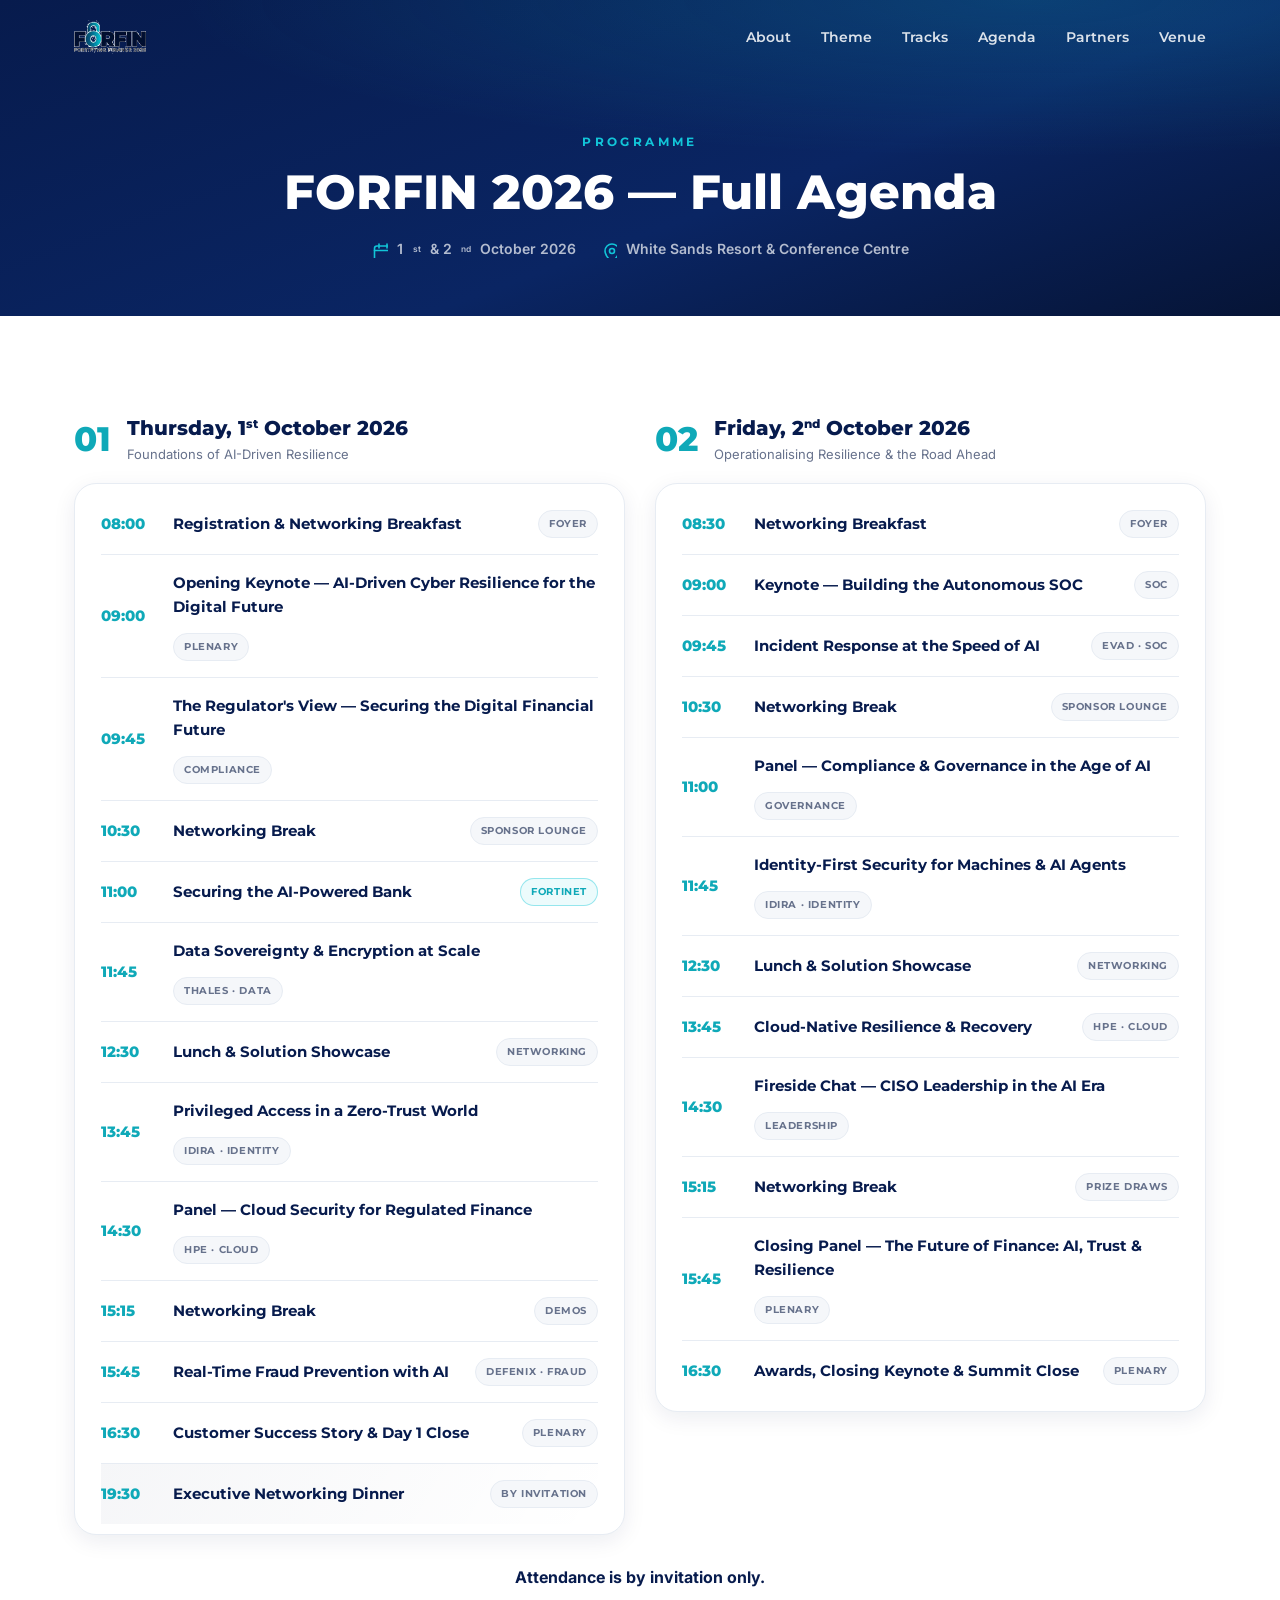
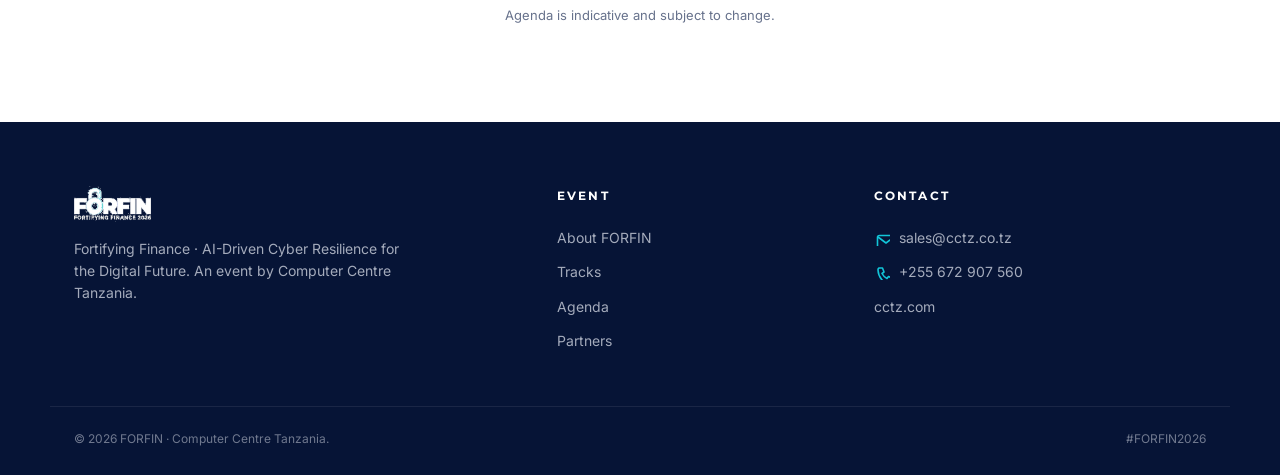
==== commit 1a964e02: "Replace CyberArk sponsor with IDIRA" ====
--- a/agenda.html
+++ b/agenda.html
@@ -1,11 +1,10 @@
 <!doctype html>
-<html lang="en" class="is-loading">
+<html lang="en">
 <head>
 <meta charset="utf-8">
 <meta name="viewport" content="width=device-width, initial-scale=1">
 <title>Agenda — FORFIN 2026</title>
 <meta name="description" content="Full two-day agenda for FORFIN 2026, 1 &amp; 2 October 2026, Dar es Salaam, Tanzania.">
-<script>try{if(sessionStorage.getItem("forfin-preloaded")==="1"){document.documentElement.classList.remove("is-loading");document.documentElement.classList.add("has-preloaded")}}catch(e){}</script>
 <link rel="icon" type="image/png" sizes="256x256" href="assets/favicon.png">
 <link rel="preconnect" href="https://fonts.googleapis.com">
 <link rel="preconnect" href="https://fonts.gstatic.com" crossorigin>
@@ -13,13 +12,6 @@
 <link rel="stylesheet" href="css/styles.css">
 </head>
 <body>
-<div class="site-preloader" id="sitePreloader" role="status" aria-live="polite" aria-label="Loading website">
-  <div class="site-preloader__inner">
-    <div class="site-preloader__track"><span id="preloaderBar"></span></div>
-    <span class="site-preloader__text" id="preloaderText">0%</span>
-  </div>
-</div>
-<noscript><style>.site-preloader{display:none!important}.is-loading{overflow:auto!important}</style></noscript>
 <svg width="0" height="0" style="position:absolute" aria-hidden="true"><defs>
   <g id="i-arrow"><path d="M5 12h13M13 6l6 6-6 6" fill="none" stroke="currentColor" stroke-width="2" stroke-linecap="round" stroke-linejoin="round"/></g>
   <g id="i-cal"><rect x="3.5" y="5" width="17" height="16" rx="2.5" fill="none" stroke="currentColor" stroke-width="1.6"/><path d="M3.5 9.5h17M8 3v4M16 3v4" stroke="currentColor" stroke-width="1.6" stroke-linecap="round"/></g>
@@ -67,7 +59,7 @@
         <div class="ag-row"><span class="ag-time">11:00</span><div class="ag-body"><h4>Securing the AI-Powered Bank</h4><span class="ag-tag ag-tag--f">Fortinet</span></div></div>
         <div class="ag-row"><span class="ag-time">11:45</span><div class="ag-body"><h4>Data Sovereignty &amp; Encryption at Scale</h4><span class="ag-tag">Thales · Data</span></div></div>
         <div class="ag-row"><span class="ag-time">12:30</span><div class="ag-body"><h4>Lunch &amp; Solution Showcase</h4><span class="ag-tag">Networking</span></div></div>
-        <div class="ag-row"><span class="ag-time">13:45</span><div class="ag-body"><h4>Privileged Access in a Zero-Trust World</h4><span class="ag-tag">CyberArk · Identity</span></div></div>
+        <div class="ag-row"><span class="ag-time">13:45</span><div class="ag-body"><h4>Privileged Access in a Zero-Trust World</h4><span class="ag-tag">IDIRA · Identity</span></div></div>
         <div class="ag-row"><span class="ag-time">14:30</span><div class="ag-body"><h4>Panel — Cloud Security for Regulated Finance</h4><span class="ag-tag">HPE · Cloud</span></div></div>
         <div class="ag-row"><span class="ag-time">15:15</span><div class="ag-body"><h4>Networking Break</h4><span class="ag-tag">Demos</span></div></div>
         <div class="ag-row"><span class="ag-time">15:45</span><div class="ag-body"><h4>Real-Time Fraud Prevention with AI</h4><span class="ag-tag">Defenix · Fraud</span></div></div>
@@ -84,7 +76,7 @@
         <div class="ag-row"><span class="ag-time">09:45</span><div class="ag-body"><h4>Incident Response at the Speed of AI</h4><span class="ag-tag">EVAD · SOC</span></div></div>
         <div class="ag-row"><span class="ag-time">10:30</span><div class="ag-body"><h4>Networking Break</h4><span class="ag-tag">Sponsor lounge</span></div></div>
         <div class="ag-row"><span class="ag-time">11:00</span><div class="ag-body"><h4>Panel — Compliance &amp; Governance in the Age of AI</h4><span class="ag-tag">Governance</span></div></div>
-        <div class="ag-row"><span class="ag-time">11:45</span><div class="ag-body"><h4>Identity-First Security for Machines &amp; AI Agents</h4><span class="ag-tag">CyberArk · Identity</span></div></div>
+        <div class="ag-row"><span class="ag-time">11:45</span><div class="ag-body"><h4>Identity-First Security for Machines &amp; AI Agents</h4><span class="ag-tag">IDIRA · Identity</span></div></div>
         <div class="ag-row"><span class="ag-time">12:30</span><div class="ag-body"><h4>Lunch &amp; Solution Showcase</h4><span class="ag-tag">Networking</span></div></div>
         <div class="ag-row"><span class="ag-time">13:45</span><div class="ag-body"><h4>Cloud-Native Resilience &amp; Recovery</h4><span class="ag-tag">HPE · Cloud</span></div></div>
         <div class="ag-row"><span class="ag-time">14:30</span><div class="ag-body"><h4>Fireside Chat — CISO Leadership in the AI Era</h4><span class="ag-tag">Leadership</span></div></div>
--- a/css/styles.css
+++ b/css/styles.css
@@ -2,16 +2,15 @@
    FORFIN 2026 — styles.css
    Brand: navy #071B4D · cyan #12C5D8 · Montserrat / Inter
 =================================================================== */
-/* ---------- image preloader ---------- */
-html.is-loading,html.is-loading body{overflow:hidden}
-.has-preloaded .site-preloader{display:none}
-.site-preloader{position:fixed;inset:0;z-index:99999;display:grid;place-items:center;background:radial-gradient(circle at 50% 40%,#12377c 0,#071b4d 48%,#04112f 100%);opacity:1;visibility:visible;transition:opacity .45s ease,visibility .45s ease}
-.site-preloader.is-ready{opacity:0;visibility:hidden;pointer-events:none}
-.site-preloader__inner{width:min(260px,70vw);display:flex;flex-direction:column;align-items:center}
-.site-preloader__track{width:100%;height:3px;overflow:hidden;border-radius:99px;background:rgba(255,255,255,.16)}
-.site-preloader__track span{display:block;width:0;height:100%;border-radius:inherit;background:linear-gradient(90deg,#12c5d8,#63e8f3);box-shadow:0 0 14px rgba(18,197,216,.7);transition:width .2s ease}
-.site-preloader__text{margin-top:12px;color:rgba(255,255,255,.68);font-family:"Montserrat",sans-serif;font-size:10px;font-weight:700;letter-spacing:.14em;text-transform:uppercase}
-@media (prefers-reduced-motion:reduce){.site-preloader,.site-preloader__track span{transition:none}}
+/* ---------- per-image spiral loader ---------- */
+.image-load-target{position:relative}
+.image-load-target.is-image-loading img{opacity:0}
+.image-load-target img{transition:opacity .3s ease}
+.image-loader{position:absolute;z-index:4;left:50%;top:50%;width:34px;height:34px;margin:-17px 0 0 -17px;border-radius:50%;border:3px solid rgba(18,197,216,.2);border-top-color:#12c5d8;border-right-color:transparent;border-bottom-color:transparent;animation:imageSpiral .7s linear infinite}
+.image-loader::after{content:"";position:absolute;inset:5px;border-radius:50%;border:2px solid transparent;border-bottom-color:#0fa9b8;animation:imageSpiral .5s linear infinite reverse}
+.image-loader.is-done{opacity:0;transition:opacity .2s ease}
+@keyframes imageSpiral{to{transform:rotate(360deg)}}
+@media (prefers-reduced-motion:reduce){.image-loader,.image-loader::after{animation-duration:1.8s}}
 
 :root{
   --navy:#071B4D; --navy-2:#0A2563; --navy-deep:#061436;
@@ -27,8 +26,7 @@
 }
 *{margin:0;padding:0;box-sizing:border-box}
 html{scroll-behavior:smooth;scroll-padding-top:84px}
-body{font-family:"Inter",-apple-system,Segoe UI,Roboto,sans-serif;color:var(--ink);background:var(--white);
-  -webkit-font-smoothing:antialiased;line-height:1.6;overflow-x:hidden}
+body{font-family:"Inter",-apple-system,Segoe UI,Roboto,sans-serif;color:var(--ink);background:var(--white);-webkit-font-smoothing:antialiased;line-height:1.6;overflow-x:hidden}
 img{max-width:100%;display:block}
 a{color:inherit;text-decoration:none}
 .ico{width:1em;height:1em;fill:none;stroke:currentColor;display:inline-block;vertical-align:-.12em}
@@ -45,8 +43,7 @@
 .section__sub{margin-top:14px;color:var(--muted);font-size:16px}
 
 /* ---------- buttons ---------- */
-.btn{display:inline-flex;align-items:center;gap:9px;font-weight:700;font-size:15px;
-  padding:14px 24px;border-radius:40px;border:1px solid transparent;cursor:pointer;transition:.25s var(--ease)}
+.btn{display:inline-flex;align-items:center;gap:9px;font-weight:700;font-size:15px;padding:14px 24px;border-radius:40px;border:1px solid transparent;cursor:pointer;transition:.25s var(--ease)}
 .btn .ico{width:17px;height:17px;stroke-width:2.2}
 .btn--primary{background:var(--cyan);color:var(--navy)}
 .btn--primary:hover{background:#3ad6e3;transform:translateY(-2px);box-shadow:0 12px 26px rgba(18,197,216,.34)}
@@ -76,50 +73,41 @@
 .nav.is-scrolled .nav__burger span{background:var(--navy)}
 
 /* ---------- hero ---------- */
-.hero{position:relative;min-height:100vh;display:flex;align-items:center;overflow:hidden;
-  background:radial-gradient(120% 90% at 80% 0%,rgba(18,197,216,.18),transparent 55%),
-             linear-gradient(160deg,#071B4D,#0A2563 46%,#061436);color:#fff}
+.hero{position:relative;min-height:100vh;display:flex;align-items:center;overflow:hidden;background:radial-gradient(120% 90% at 80% 0%,rgba(18,197,216,.18),transparent 55%),linear-gradient(160deg,#071B4D,#0A2563 46%,#061436);color:#fff}
 .hero__canvas{position:absolute;inset:0;width:100%;height:100%;opacity:.7}
 .hero__glow{position:absolute;inset:0;background:radial-gradient(60% 50% at 50% 110%,rgba(18,197,216,.16),transparent 60%);pointer-events:none}
 .hero__inner{position:relative;z-index:2;padding-top:120px;padding-bottom:60px}
-.hero__badge{display:inline-flex;align-items:center;gap:9px;font-size:12px;font-weight:600;letter-spacing:.1em;
-  text-transform:uppercase;color:rgba(217,222,232,.85);border:1px solid rgba(255,255,255,.16);
-  background:rgba(255,255,255,.04);padding:8px 16px;border-radius:40px}
+.hero__badge{display:inline-flex;align-items:center;gap:9px;font-size:12px;font-weight:600;letter-spacing:.1em;text-transform:uppercase;color:rgba(217,222,232,.85);border:1px solid rgba(255,255,255,.16);background:rgba(255,255,255,.04);padding:8px 16px;border-radius:40px}
 .hero__badge .dot{width:7px;height:7px;border-radius:50%;background:var(--cyan);box-shadow:0 0 0 4px rgba(18,197,216,.22)}
 .hero__title{font-size:clamp(38px,6.4vw,76px);font-weight:800;line-height:1.02;letter-spacing:-.015em;margin:26px 0 0}
 .hero__sub{margin-top:22px;max-width:620px;font-size:clamp(15px,1.6vw,18px);color:rgba(231,236,245,.82)}
 .hero__sub em{color:var(--cyan);font-style:normal;font-weight:600}
 .hero__meta{display:flex;flex-wrap:wrap;gap:14px;margin-top:26px}
-.chip{display:inline-flex;align-items:center;gap:9px;font-size:14px;font-weight:600;
-  border:1px solid rgba(255,255,255,.16);background:rgba(255,255,255,.05);padding:10px 16px;border-radius:40px}
+.chip{display:inline-flex;align-items:center;gap:9px;font-size:14px;font-weight:600;border:1px solid rgba(255,255,255,.16);background:rgba(255,255,255,.05);padding:10px 16px;border-radius:40px}
 .chip .ico{width:17px;height:17px;color:var(--cyan)}
 .event-date{white-space:nowrap}
 .event-date sup{font-size:.6em;line-height:0;vertical-align:super;margin-left:.04em}
-.chip .tnt{font-size:9px;font-weight:700;letter-spacing:.12em;text-transform:uppercase;color:var(--amber);
-  border:1px solid rgba(240,190,99,.5);background:rgba(240,190,99,.14);padding:2px 7px;border-radius:20px}
+.chip .tnt{font-size:9px;font-weight:700;letter-spacing:.12em;text-transform:uppercase;color:var(--amber);border:1px solid rgba(240,190,99,.5);background:rgba(240,190,99,.14);padding:2px 7px;border-radius:20px}
 .hero__actions{display:flex;flex-wrap:wrap;gap:14px;margin-top:32px}
 .countdown{display:inline-flex;gap:10px;margin-top:46px}
-.cd{min-width:78px;text-align:center;background:rgba(255,255,255,.05);border:1px solid rgba(255,255,255,.12);
-  border-radius:14px;padding:14px 10px;backdrop-filter:blur(6px)}
+.cd{min-width:78px;text-align:center;background:rgba(255,255,255,.05);border:1px solid rgba(255,255,255,.12);border-radius:14px;padding:14px 10px;backdrop-filter:blur(6px)}
 .cd__n{display:block;font-size:30px;font-weight:800;line-height:1;color:#fff;font-variant-numeric:tabular-nums}
 .cd__l{display:block;font-size:10px;letter-spacing:.18em;text-transform:uppercase;color:rgba(217,222,232,.6);margin-top:8px}
-.hero__scroll{position:absolute;bottom:26px;left:50%;transform:translateX(-50%);z-index:2;
-  width:24px;height:38px;border:2px solid rgba(255,255,255,.4);border-radius:14px}
-.hero__scroll span{position:absolute;top:7px;left:50%;transform:translateX(-50%);width:4px;height:7px;border-radius:3px;
-  background:var(--cyan);animation:scrolldot 1.6s infinite}
+.hero__scroll{position:absolute;bottom:26px;left:50%;transform:translateX(-50%);z-index:2;width:24px;height:38px;border:2px solid rgba(255,255,255,.4);border-radius:14px}
+.hero__scroll span{position:absolute;top:7px;left:50%;transform:translateX(-50%);width:4px;height:7px;border-radius:3px;background:var(--cyan);animation:scrolldot 1.6s infinite}
 @keyframes scrolldot{0%{opacity:0;top:7px}40%{opacity:1}80%{opacity:0;top:18px}100%{opacity:0}}
 
 /* ---------- partner strip ---------- */
 .strip{background:var(--navy-deep);border-top:1px solid rgba(255,255,255,.06);padding:26px 0}
 .strip__inner{display:flex;align-items:center;gap:34px;flex-wrap:wrap;justify-content:center}
 .strip__label{font-family:"Montserrat";font-size:11px;font-weight:700;letter-spacing:.26em;text-transform:uppercase;color:rgba(217,222,232,.5)}
-.strip__logos{display:grid;grid-template-columns:repeat(7,110px);gap:12px;justify-content:center}
-.strip__logo{width:110px;height:52px;display:flex;align-items:center;justify-content:center;padding:9px 12px;overflow:hidden;border:1px solid rgba(255,255,255,.12);border-radius:9px;background:#fff;transition:.25s}
+.strip__logos{display:grid;grid-template-columns:repeat(7,150px);gap:16px;justify-content:center}
+.strip__logo{width:150px;height:88px;display:flex;align-items:center;justify-content:center;padding:16px;overflow:hidden;border:1px solid rgba(255,255,255,.22);border-radius:10px;background:#fff;transition:.25s var(--ease)}
 .strip__logo:hover{transform:translateY(-2px);box-shadow:0 8px 20px rgba(0,0,0,.18)}
-.strip__logo img{display:block;width:100%;height:100%;max-width:100%;max-height:100%;object-fit:contain}
-.strip__logo--strategic{grid-column:span 2;width:232px;height:74px;padding:7px 10px;background:#fff;border-color:rgba(255,255,255,.22)}
+.strip__logo img{display:block;width:100%;height:56px;object-fit:contain}
+.strip__logo--strategic{width:150px;height:88px;padding:16px;background:#fff;border-color:rgba(255,255,255,.22)}
 .strip__logo--strategic img{object-fit:contain}
-.strip__wordmark{font-family:"Montserrat",sans-serif;font-size:17px;font-weight:800;line-height:1;white-space:nowrap}
+.strip__wordmark{font-family:"Montserrat",sans-serif;font-size:18px;font-weight:800;line-height:1;white-space:nowrap}
 .strip__wordmark--imperva{color:#ec632c;text-transform:lowercase}
 
 /* ---------- about ---------- */
@@ -132,8 +120,7 @@
 .stat__l{display:block;margin-top:10px;font-size:13px;color:var(--muted);font-weight:500}
 
 /* ---------- theme (dark) ---------- */
-.theme{background:radial-gradient(120% 120% at 100% 0,rgba(18,197,216,.16),transparent 55%),
-        linear-gradient(155deg,#0A2563,#061436);color:#fff;text-align:center}
+.theme{background:radial-gradient(120% 120% at 100% 0,rgba(18,197,216,.16),transparent 55%),linear-gradient(155deg,#0A2563,#061436);color:#fff;text-align:center}
 .theme__inner{max-width:900px;margin:0 auto}
 .theme__title{font-family:"Montserrat";font-size:clamp(28px,4.4vw,48px);font-weight:800;line-height:1.08;margin-bottom:18px}
 .theme__lead{max-width:680px;margin:0 auto;color:rgba(231,236,245,.82);font-size:17px}
@@ -148,20 +135,19 @@
 .grid-3{display:grid;grid-template-columns:repeat(3,1fr);gap:20px}
 .grid-4{display:grid;grid-template-columns:repeat(4,1fr);gap:20px}
 .card{background:#fff;border:1px solid var(--line);border-radius:var(--r);padding:28px;transition:.3s var(--ease)}
-.card__ic{display:inline-flex;align-items:center;justify-content:center;width:54px;height:54px;border-radius:14px;
-  background:var(--navy);color:var(--cyan);margin-bottom:18px}
+.card__ic{display:inline-flex;align-items:center;justify-content:center;width:54px;height:54px;border-radius:14px;background:var(--navy);color:var(--cyan);margin-bottom:18px}
 .card__ic svg{width:28px;height:28px;fill:none;stroke:currentColor;stroke-width:1.6}
 .card h3{font-size:18px;color:var(--navy);margin-bottom:8px}
 .card p{font-size:14px;color:var(--muted);line-height:1.55}
 .card:hover{transform:translateY(-6px);box-shadow:var(--shadow);border-color:transparent}
 .card--accent{background:linear-gradient(155deg,#0A2563,#061436);border-color:transparent;color:#fff}
-.card--accent h3{color:#fff}.card--accent p{color:rgba(217,222,232,.75)}
+.card--accent h3{color:#fff}
+.card--accent p{color:rgba(217,222,232,.75)}
 .card--accent .card__ic{background:rgba(18,197,216,.16)}
 
 /* ---------- formats ---------- */
 .fmt{background:#fff;border:1px solid var(--line);border-radius:var(--r);padding:26px;transition:.3s var(--ease)}
-.fmt__ic{display:inline-flex;width:48px;height:48px;align-items:center;justify-content:center;border-radius:12px;
-  background:rgba(18,197,216,.12);color:var(--cyan-deep);margin-bottom:16px}
+.fmt__ic{display:inline-flex;width:48px;height:48px;align-items:center;justify-content:center;border-radius:12px;background:rgba(18,197,216,.12);color:var(--cyan-deep);margin-bottom:16px}
 .fmt__ic svg{width:26px;height:26px;fill:none;stroke:currentColor;stroke-width:1.6}
 .fmt h3{font-size:17px;color:var(--navy);margin-bottom:7px}
 .fmt p{font-size:14px;color:var(--muted)}
@@ -178,8 +164,7 @@
 .ag-time{font-family:"Montserrat";font-weight:800;font-size:15px;color:var(--cyan-deep);min-width:52px}
 .ag-body{display:flex;align-items:center;justify-content:space-between;gap:14px;flex:1;flex-wrap:wrap}
 .ag-body h4{font-size:15px;color:var(--navy);font-weight:700}
-.ag-tag{font-family:"Montserrat";font-size:10px;font-weight:700;letter-spacing:.06em;text-transform:uppercase;
-  color:var(--muted);background:var(--gray);border:1px solid var(--line);padding:5px 10px;border-radius:20px;white-space:nowrap}
+.ag-tag{font-family:"Montserrat";font-size:10px;font-weight:700;letter-spacing:.06em;text-transform:uppercase;color:var(--muted);background:var(--gray);border:1px solid var(--line);padding:5px 10px;border-radius:20px;white-space:nowrap}
 .ag-tag--f{color:var(--cyan-deep);border-color:rgba(18,197,216,.4);background:rgba(18,197,216,.08)}
 .ag-row--star{background:linear-gradient(120deg,rgba(7,27,77,.04),transparent)}
 .ag-row--star h4{color:var(--navy)}
@@ -189,25 +174,17 @@
 /* ---------- speakers ---------- */
 .speakers{margin-top:8px}
 .spk{background:#fff;border:1px solid var(--line);border-radius:var(--r);padding:26px;text-align:center}
-.spk__ph{width:88px;height:88px;border-radius:50%;margin:0 auto 16px;display:flex;align-items:center;justify-content:center;
-  background:linear-gradient(155deg,#0A2563,#061436);color:var(--cyan)}
+.spk__ph{width:88px;height:88px;border-radius:50%;margin:0 auto 16px;display:flex;align-items:center;justify-content:center;background:linear-gradient(155deg,#0A2563,#061436);color:var(--cyan)}
 .spk__ph svg{width:38px;height:38px;fill:none;stroke:currentColor;stroke-width:1.4;opacity:.8}
 .spk h4{font-size:15px;color:var(--navy)}
 .spk span{font-size:12px;color:var(--muted)}
 
 /* ---------- partners ---------- */
-.partner-hero{display:flex;align-items:center;gap:30px;background:radial-gradient(120% 130% at 90% 10%,rgba(18,197,216,.2),transparent 55%),
-   linear-gradient(150deg,#0A2563,#061436);color:#fff;border-radius:22px;padding:32px;margin-bottom:24px}
-.partner-hero__plate{flex:none;width:230px;height:108px;background:#fff;border:1px solid rgba(255,255,255,.12);border-radius:14px;display:flex;align-items:center;justify-content:center;padding:12px;overflow:hidden}
-.partner-hero__plate img{width:100%;height:100%;object-fit:contain;display:block}
-.partner-hero p{color:rgba(231,236,245,.82);font-size:15px;max-width:600px;margin-top:8px}
 .partner-grid{display:grid;grid-template-columns:repeat(3,1fr);gap:18px}
-.plogo{background:#fff;border:1px solid var(--line);border-radius:16px;height:120px;display:flex;align-items:center;justify-content:center;padding:26px;transition:.25s var(--ease)}
-.plogo img{max-height:54px;max-width:80%;object-fit:contain}
+.plogo{background:#fff;border:1px solid var(--line);border-radius:16px;height:130px;display:flex;align-items:center;justify-content:center;padding:28px;transition:.25s var(--ease)}
+.plogo img{display:block;width:100%;height:64px;object-fit:contain}
 .plogo:hover{box-shadow:var(--shadow-sm);transform:translateY(-4px)}
-.plogo--tile{padding:0;overflow:hidden;background:#082330}.plogo--tile img{max-height:none;max-width:none;width:100%;height:100%;object-fit:cover;display:block}
-.plogo--wordmark{padding:20px;background:#fff}
-.wm{display:inline-block;white-space:nowrap;font-family:"Montserrat",sans-serif;font-size:24px;font-weight:800;letter-spacing:-.04em;line-height:1}
+.wm{display:flex;width:100%;height:64px;align-items:center;justify-content:center;white-space:nowrap;font-family:"Montserrat",sans-serif;font-size:28px;font-weight:800;letter-spacing:-.04em;line-height:1}
 .wm--imperva{color:#ec632c;text-transform:lowercase;font-weight:700}
 .plogo--cta{flex-direction:column;gap:8px;background:var(--navy);color:#fff;font-family:"Montserrat";font-weight:700;font-size:15px;border-color:transparent}
 .plogo--cta .ico{width:18px;height:18px;stroke-width:2.2;color:var(--cyan)}
@@ -229,8 +206,7 @@
 .cta__title{font-family:"Montserrat";font-size:clamp(28px,4.2vw,44px);font-weight:800;line-height:1.1}
 .cta__sub{margin-top:16px;color:rgba(231,236,245,.82);font-size:16px}
 .cta__form{display:flex;gap:12px;flex-wrap:wrap;justify-content:center;margin-top:32px}
-.cta__form input{flex:1;min-width:200px;max-width:240px;padding:14px 18px;border-radius:12px;border:1px solid rgba(255,255,255,.16);
-  background:rgba(255,255,255,.06);color:#fff;font-size:15px;font-family:"Inter"}
+.cta__form input{flex:1;min-width:200px;max-width:240px;padding:14px 18px;border-radius:12px;border:1px solid rgba(255,255,255,.16);background:rgba(255,255,255,.06);color:#fff;font-size:15px;font-family:"Inter"}
 .cta__form input::placeholder{color:rgba(217,222,232,.55)}
 .cta__form input:focus{outline:none;border-color:var(--cyan);background:rgba(255,255,255,.1)}
 .cta__or{margin-top:18px;font-size:14px;color:rgba(217,222,232,.7)}
@@ -248,8 +224,7 @@
 .footer__col a{display:flex;align-items:center;gap:9px;font-size:14px;padding:6px 0;color:rgba(217,222,232,.75)}
 .footer__col a .ico{width:16px;height:16px;color:var(--cyan)}
 .footer__col a:hover{color:#fff}
-.footer__bar{display:flex;justify-content:space-between;gap:14px;flex-wrap:wrap;margin-top:48px;padding-top:22px;padding-bottom:26px;
-  border-top:1px solid rgba(255,255,255,.08);font-size:12px;color:rgba(217,222,232,.5)}
+.footer__bar{display:flex;justify-content:space-between;gap:14px;flex-wrap:wrap;margin-top:48px;padding-top:22px;padding-bottom:26px;border-top:1px solid rgba(255,255,255,.08);font-size:12px;color:rgba(217,222,232,.5)}
 
 /* ---------- reveal animation ---------- */
 .reveal{opacity:0;transform:translateY(26px);transition:opacity .7s var(--ease),transform .7s var(--ease)}
@@ -257,8 +232,7 @@
 @media (prefers-reduced-motion:reduce){.reveal{opacity:1;transform:none;transition:none}.hero__scroll span{animation:none}}
 
 /* ---------- agenda page ---------- */
-.ag-hero{background:radial-gradient(120% 90% at 80% 0%,rgba(18,197,216,.18),transparent 55%),
-   linear-gradient(160deg,#071B4D,#0A2563 60%,#061436);color:#fff;padding:128px 0 56px;text-align:center}
+.ag-hero{background:radial-gradient(120% 90% at 80% 0%,rgba(18,197,216,.18),transparent 55%),linear-gradient(160deg,#071B4D,#0A2563 60%,#061436);color:#fff;padding:128px 0 56px;text-align:center}
 .ag-hero h1{font-family:"Montserrat";font-size:clamp(30px,4.6vw,48px);font-weight:800;line-height:1.06}
 .ag-hero__meta{display:flex;gap:24px;justify-content:center;flex-wrap:wrap;margin-top:20px;color:rgba(217,222,232,.82);font-size:14px;font-weight:600}
 .ag-hero__meta span{display:inline-flex;align-items:center;gap:9px}
@@ -270,68 +244,74 @@
 .ag-day__head p{font-size:13px;color:var(--muted)}
 @media (max-width:980px){.ag-grid{grid-template-columns:1fr}}
 
-/* reveal already-in on agenda page (no JS dependency for layout) */
 .ag-day.reveal{opacity:1;transform:none}
 
 /* ---------- gallery page ---------- */
-.gl-hero{background:radial-gradient(120% 90% at 75% 0%,rgba(18,197,216,.18),transparent 55%),
-   linear-gradient(160deg,#071B4D,#0A2563 60%,#061436);color:#fff;padding:128px 0 56px;text-align:center}
+.gl-hero{background:radial-gradient(120% 90% at 75% 0%,rgba(18,197,216,.18),transparent 55%),linear-gradient(160deg,#071B4D,#0A2563 60%,#061436);color:#fff;padding:128px 0 56px;text-align:center}
 .gl-hero h1{font-family:"Montserrat";font-size:clamp(30px,4.6vw,50px);font-weight:800;line-height:1.06}
 .gl-hero p{max-width:620px;margin:18px auto 0;color:rgba(231,236,245,.82);font-size:16px}
 .gl-section{padding-top:48px}
+.gl-video-feature{max-width:880px;margin:0 auto 48px;text-align:center}
+.gl-video-feature .h2{margin:8px 0 22px}
+.gl-video{position:relative;display:block;aspect-ratio:16/9;overflow:hidden;border-radius:22px;background:var(--navy);box-shadow:var(--shadow);border:1px solid var(--line)}
+.gl-video>img{width:100%;height:100%;object-fit:cover;display:block;transition:transform .5s var(--ease),opacity .3s ease}
+.gl-video__shade{position:absolute;inset:0;background:linear-gradient(180deg,rgba(4,17,47,.08),rgba(4,17,47,.68));transition:background .3s ease}
+.gl-video__play{position:absolute;left:50%;top:50%;width:74px;height:74px;margin:-37px 0 0 -37px;border-radius:50%;display:grid;place-items:center;background:var(--cyan);box-shadow:0 0 0 12px rgba(18,197,216,.18)}
+.gl-video__play span{width:0;height:0;margin-left:5px;border-top:10px solid transparent;border-bottom:10px solid transparent;border-left:16px solid var(--navy)}
+.gl-video__caption{position:absolute;left:26px;bottom:22px;color:#fff;font-family:"Montserrat";font-size:15px;font-weight:700}
+.gl-video:hover>img{transform:scale(1.035)}
+.gl-video:hover .gl-video__shade{background:linear-gradient(180deg,rgba(4,17,47,.02),rgba(4,17,47,.52))}
+.gl-video:hover .gl-video__play{transform:scale(1.08)}
 .gl-filter{display:flex;flex-wrap:wrap;gap:10px;justify-content:center;margin-bottom:32px}
-.gl-chip{font-family:"Montserrat";font-weight:600;font-size:13px;padding:9px 18px;border-radius:30px;cursor:pointer;
-  background:#fff;border:1px solid var(--line);color:var(--muted);transition:.2s var(--ease)}
+.gl-chip{font-family:"Montserrat";font-weight:600;font-size:13px;padding:9px 18px;border-radius:30px;cursor:pointer;background:#fff;border:1px solid var(--line);color:var(--muted);transition:.2s var(--ease)}
 .gl-chip:hover{border-color:var(--cyan);color:var(--navy)}
 .gl-chip.is-active{background:var(--navy);color:#fff;border-color:var(--navy)}
 
 .bento{display:grid;grid-template-columns:repeat(4,1fr);grid-auto-rows:200px;gap:14px;grid-auto-flow:dense}
-.tile{position:relative;overflow:hidden;border-radius:16px;cursor:pointer;background:var(--navy);
-  grid-column:span 1;grid-row:span 1;transition:transform .45s var(--ease),opacity .4s var(--ease)}
+.tile{position:relative;overflow:hidden;border-radius:16px;cursor:pointer;background:var(--navy);grid-column:span 1;grid-row:span 1;transition:transform .45s var(--ease),opacity .4s var(--ease)}
 .tile--big{grid-column:span 2;grid-row:span 2}
 .tile--wide{grid-column:span 2}
 .tile--tall{grid-row:span 2}
 .tile img{width:100%;height:100%;object-fit:cover;display:block;transition:transform .6s var(--ease)}
-.tile figcaption{position:absolute;left:0;right:0;bottom:0;padding:16px;display:flex;flex-direction:column;gap:4px;
-  background:linear-gradient(transparent,rgba(6,20,54,.82));opacity:0;transform:translateY(8px);transition:.35s var(--ease)}
+.tile figcaption{position:absolute;left:0;right:0;bottom:0;padding:16px;display:flex;flex-direction:column;gap:4px;background:linear-gradient(transparent,rgba(6,20,54,.82));opacity:0;transform:translateY(8px);transition:.35s var(--ease)}
 .tile__cat{font-family:"Montserrat";font-size:10px;font-weight:700;letter-spacing:.14em;text-transform:uppercase;color:var(--cyan)}
 .tile__cap{font-family:"Montserrat";font-size:14px;font-weight:700;color:#fff}
-.tile__z{position:absolute;top:14px;right:14px;width:36px;height:36px;border-radius:50%;display:flex;align-items:center;justify-content:center;
-  background:rgba(18,197,216,.92);color:var(--navy);opacity:0;transform:scale(.8);transition:.35s var(--ease)}
+.tile__z{position:absolute;top:14px;right:14px;width:36px;height:36px;border-radius:50%;display:flex;align-items:center;justify-content:center;background:rgba(18,197,216,.92);color:var(--navy);opacity:0;transform:scale(.8);transition:.35s var(--ease)}
 .tile__z .ico{width:18px;height:18px;stroke-width:2}
 .tile:hover img{transform:scale(1.07)}
 .tile:hover figcaption{opacity:1;transform:none}
 .tile:hover .tile__z{opacity:1;transform:none}
 .tile.is-hidden{display:none}
 .gl-empty{text-align:center;color:var(--muted);padding:40px 0}
-.gl-cta{margin-top:40px;display:flex;align-items:center;justify-content:space-between;gap:20px;flex-wrap:wrap;
-  background:var(--gray);border:1px solid var(--line);border-radius:18px;padding:22px 26px}
+.gl-cta{margin-top:40px;display:flex;align-items:center;justify-content:space-between;gap:20px;flex-wrap:wrap;background:var(--gray);border:1px solid var(--line);border-radius:18px;padding:22px 26px}
 .gl-cta p{color:#41506e;font-size:14px}
 .gl-cta code{background:#fff;border:1px solid var(--line);border-radius:6px;padding:2px 7px;font-size:13px;color:var(--navy)}
 
 /* ---------- lightbox ---------- */
-.lightbox{position:fixed;inset:0;z-index:100;display:flex;align-items:center;justify-content:center;
-  background:rgba(4,10,28,.92);backdrop-filter:blur(8px);opacity:0;visibility:hidden;transition:.3s var(--ease)}
+.lightbox{position:fixed;inset:0;z-index:100;display:flex;align-items:center;justify-content:center;background:rgba(4,10,28,.92);backdrop-filter:blur(8px);opacity:0;visibility:hidden;transition:.3s var(--ease)}
 .lightbox.is-open{opacity:1;visibility:visible}
 .lb__stage{max-width:min(92vw,1100px);max-height:84vh;display:flex;flex-direction:column;align-items:center;gap:14px}
 .lb__stage img{max-width:100%;max-height:76vh;border-radius:14px;box-shadow:0 30px 80px rgba(0,0,0,.6)}
 .lb__stage figcaption{color:#dfe6f2;font-family:"Montserrat";font-weight:600;font-size:15px}
-.lb__close{position:absolute;top:22px;right:24px;width:46px;height:46px;border-radius:50%;border:1px solid rgba(255,255,255,.2);
-  background:rgba(255,255,255,.06);color:#fff;cursor:pointer;display:flex;align-items:center;justify-content:center;transition:.2s}
+.lb__close{position:absolute;top:22px;right:24px;width:46px;height:46px;border-radius:50%;border:1px solid rgba(255,255,255,.2);background:rgba(255,255,255,.06);color:#fff;cursor:pointer;display:flex;align-items:center;justify-content:center;transition:.2s}
 .lb__close:hover{background:var(--cyan);color:var(--navy);border-color:var(--cyan)}
 .lb__close .ico{width:22px;height:22px}
-.lb__nav{position:absolute;top:50%;transform:translateY(-50%);width:52px;height:52px;border-radius:50%;
-  border:1px solid rgba(255,255,255,.2);background:rgba(255,255,255,.06);color:#fff;cursor:pointer;display:flex;align-items:center;justify-content:center;transition:.2s}
+.lb__nav{position:absolute;top:50%;transform:translateY(-50%);width:52px;height:52px;border-radius:50%;border:1px solid rgba(255,255,255,.2);background:rgba(255,255,255,.06);color:#fff;cursor:pointer;display:flex;align-items:center;justify-content:center;transition:.2s}
 .lb__nav:hover{background:var(--cyan);color:var(--navy);border-color:var(--cyan)}
 .lb__nav .ico{width:24px;height:24px}
-.lb__prev{left:24px}.lb__next{right:24px}
-.lb__count{position:absolute;bottom:24px;left:50%;transform:translateX(-50%);color:rgba(217,222,232,.7);
-  font-family:"Montserrat";font-size:13px;letter-spacing:.1em}
+.lb__prev{left:24px}
+.lb__next{right:24px}
+.lb__count{position:absolute;bottom:24px;left:50%;transform:translateX(-50%);color:rgba(217,222,232,.7);font-family:"Montserrat";font-size:13px;letter-spacing:.1em}
 
 /* ---------- moments teaser (home) ---------- */
 .moments{display:grid;grid-template-columns:repeat(4,1fr);grid-auto-rows:168px;gap:12px;grid-auto-flow:dense;margin-top:8px}
 .moments .tile--big{grid-column:span 2;grid-row:span 2}
 .moments .tile--wide{grid-column:span 2}
+.tile--video{display:block;text-decoration:none}
+.tile--video .gl-video__shade{background:linear-gradient(180deg,rgba(4,17,47,.06),rgba(4,17,47,.72))}
+.gl-video__play--tile{width:58px;height:58px;margin:-29px 0 0 -29px;box-shadow:0 0 0 9px rgba(18,197,216,.18),0 10px 28px rgba(0,0,0,.25)}
+.tile-video__caption{position:absolute;left:18px;right:18px;bottom:16px;display:flex;flex-direction:column;gap:4px}
+.tile--video:hover .gl-video__play--tile{transform:scale(1.08)}
 .moments-foot{text-align:center;margin-top:30px}
 
 @media (max-width:980px){
@@ -341,7 +321,9 @@
 @media (max-width:600px){
   .bento{grid-auto-rows:150px}
   .bento .tile--big,.bento .tile--wide{grid-column:span 2}
-  .lb__nav{width:42px;height:42px}.lb__prev{left:10px}.lb__next{right:10px}
+  .lb__nav{width:42px;height:42px}
+  .lb__prev{left:10px}
+  .lb__next{right:10px}
 }
 
 @media (max-width:980px){
@@ -349,14 +331,11 @@
   .grid-3,.partner-grid,.theme__loop{grid-template-columns:repeat(2,1fr)}
   .grid-4{grid-template-columns:repeat(2,1fr)}
   .loopstep:not(:last-child)::after{display:none}
-  .partner-hero{flex-direction:column;text-align:center}
-  .partner-hero__plate{width:200px}
 }
 @media (max-width:760px){
   .strip__inner{gap:20px}
-  .strip__logos{width:100%;grid-template-columns:repeat(7,110px);justify-content:start;overflow-x:auto;padding-bottom:8px;scrollbar-width:thin}
-  .nav__links{position:fixed;inset:0 0 0 auto;width:78%;max-width:320px;flex-direction:column;align-items:flex-start;
-    gap:6px;background:#0A2563;padding:96px 28px 28px;transform:translateX(100%);transition:.35s var(--ease);box-shadow:-20px 0 60px rgba(0,0,0,.4)}
+  .strip__logos{width:100%;grid-template-columns:repeat(3,150px);justify-content:start;overflow-x:auto;padding-bottom:8px;scrollbar-width:thin}
+  .nav__links{position:fixed;inset:0 0 0 auto;width:78%;max-width:320px;flex-direction:column;align-items:flex-start;gap:6px;background:#0A2563;padding:96px 28px 28px;transform:translateX(100%);transition:.35s var(--ease);box-shadow:-20px 0 60px rgba(0,0,0,.4)}
   .nav__links.is-open{transform:none}
   .nav__links a{color:#fff!important;font-size:17px;padding:10px 0;width:100%}
   .nav__cta{margin-top:10px}
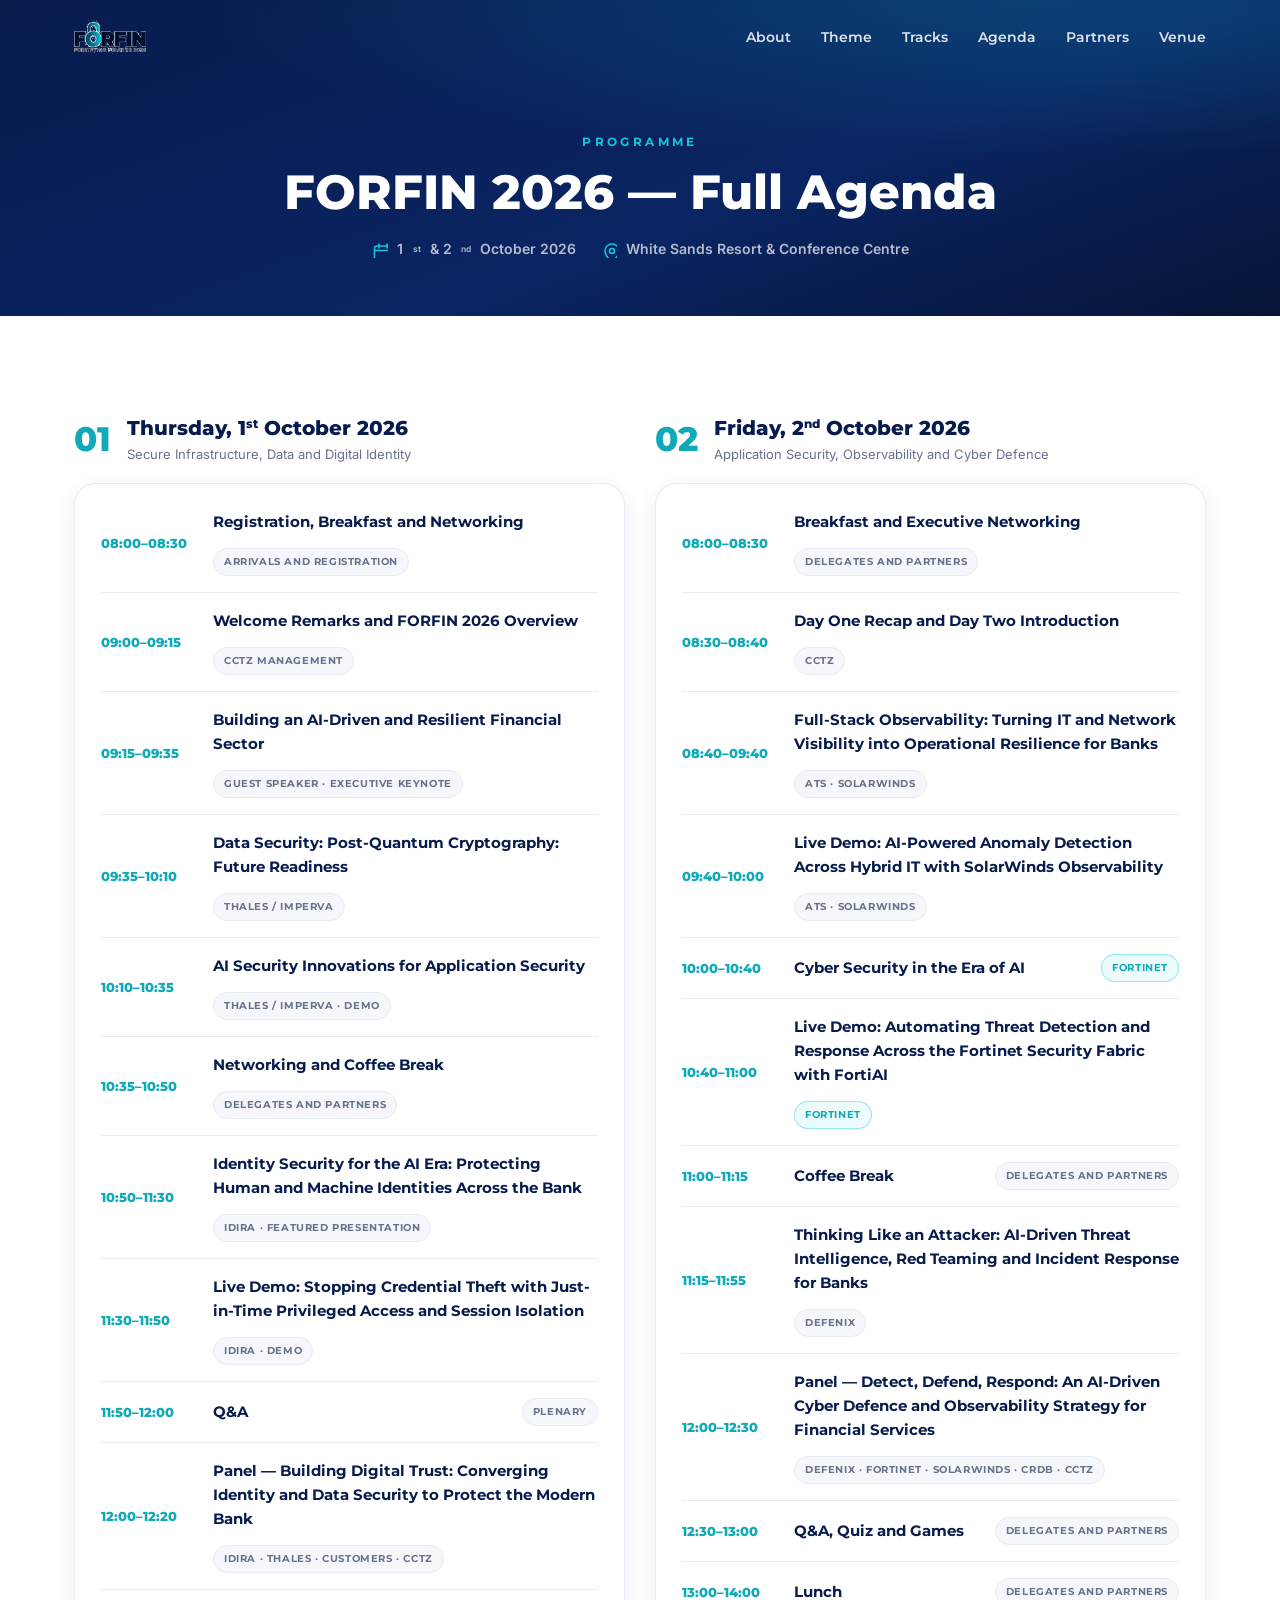
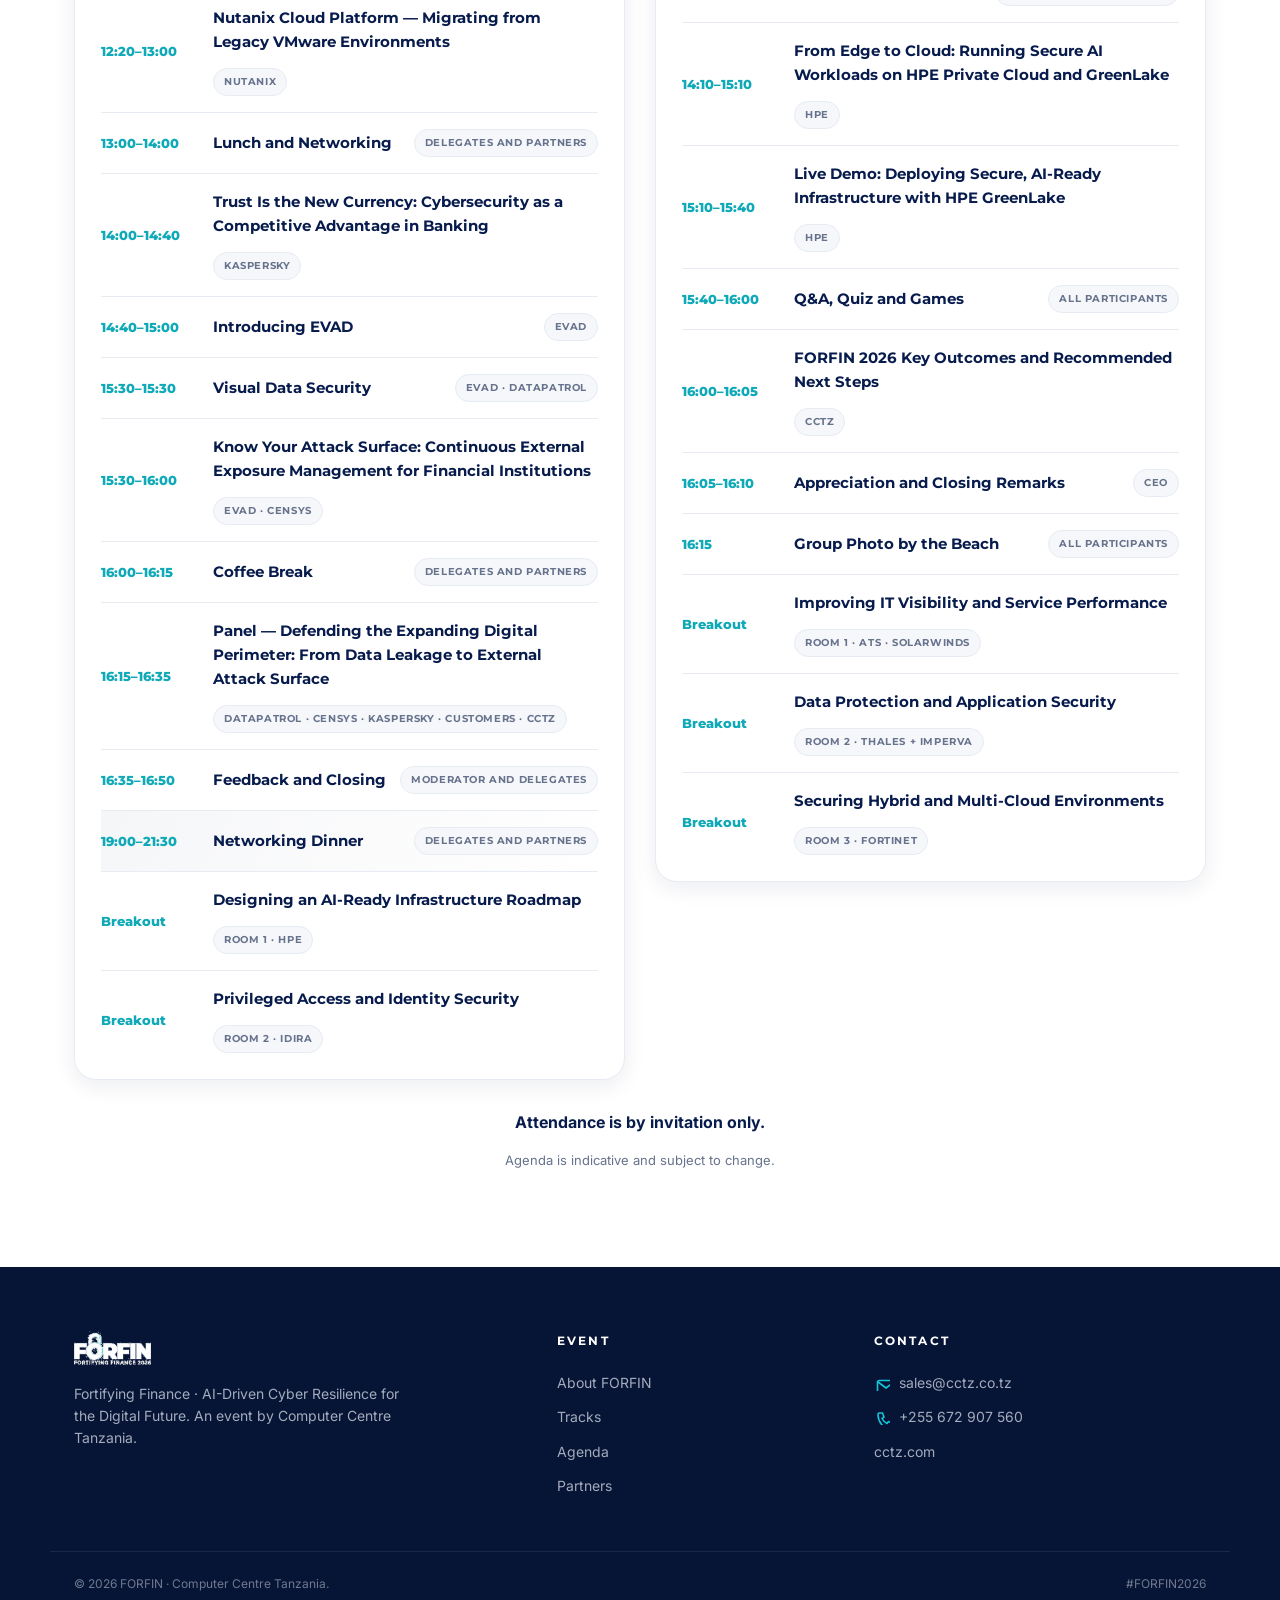
==== commit 0ddaf4c0: "Update agenda from October programme" ====
--- a/agenda.html
+++ b/agenda.html
@@ -50,39 +50,56 @@
   <div class="container ag-grid">
 
     <div class="ag-day reveal is-in">
-      <div class="ag-day__head"><span class="ag-day__n">01</span><div><h2>Thursday, <span class="event-date">1<sup>st</sup> October 2026</span></h2><p>Foundations of AI-Driven Resilience</p></div></div>
+      <div class="ag-day__head"><span class="ag-day__n">01</span><div><h2>Thursday, <span class="event-date">1<sup>st</sup> October 2026</span></h2><p>Secure Infrastructure, Data and Digital Identity</p></div></div>
       <div class="agenda"><div class="agenda__panel">
-        <div class="ag-row"><span class="ag-time">08:00</span><div class="ag-body"><h4>Registration &amp; Networking Breakfast</h4><span class="ag-tag">Foyer</span></div></div>
-        <div class="ag-row"><span class="ag-time">09:00</span><div class="ag-body"><h4>Opening Keynote — AI-Driven Cyber Resilience for the Digital Future</h4><span class="ag-tag">Plenary</span></div></div>
-        <div class="ag-row"><span class="ag-time">09:45</span><div class="ag-body"><h4>The Regulator's View — Securing the Digital Financial Future</h4><span class="ag-tag">Compliance</span></div></div>
-        <div class="ag-row"><span class="ag-time">10:30</span><div class="ag-body"><h4>Networking Break</h4><span class="ag-tag">Sponsor lounge</span></div></div>
-        <div class="ag-row"><span class="ag-time">11:00</span><div class="ag-body"><h4>Securing the AI-Powered Bank</h4><span class="ag-tag ag-tag--f">Fortinet</span></div></div>
-        <div class="ag-row"><span class="ag-time">11:45</span><div class="ag-body"><h4>Data Sovereignty &amp; Encryption at Scale</h4><span class="ag-tag">Thales · Data</span></div></div>
-        <div class="ag-row"><span class="ag-time">12:30</span><div class="ag-body"><h4>Lunch &amp; Solution Showcase</h4><span class="ag-tag">Networking</span></div></div>
-        <div class="ag-row"><span class="ag-time">13:45</span><div class="ag-body"><h4>Privileged Access in a Zero-Trust World</h4><span class="ag-tag">IDIRA · Identity</span></div></div>
-        <div class="ag-row"><span class="ag-time">14:30</span><div class="ag-body"><h4>Panel — Cloud Security for Regulated Finance</h4><span class="ag-tag">HPE · Cloud</span></div></div>
-        <div class="ag-row"><span class="ag-time">15:15</span><div class="ag-body"><h4>Networking Break</h4><span class="ag-tag">Demos</span></div></div>
-        <div class="ag-row"><span class="ag-time">15:45</span><div class="ag-body"><h4>Real-Time Fraud Prevention with AI</h4><span class="ag-tag">Defenix · Fraud</span></div></div>
-        <div class="ag-row"><span class="ag-time">16:30</span><div class="ag-body"><h4>Customer Success Story &amp; Day 1 Close</h4><span class="ag-tag">Plenary</span></div></div>
-        <div class="ag-row ag-row--star"><span class="ag-time">19:30</span><div class="ag-body"><h4>Executive Networking Dinner</h4><span class="ag-tag">By invitation</span></div></div>
+        <div class="ag-row"><span class="ag-time">08:00–08:30</span><div class="ag-body"><h4>Registration, Breakfast and Networking</h4><span class="ag-tag">Arrivals and registration</span></div></div>
+        <div class="ag-row"><span class="ag-time">09:00–09:15</span><div class="ag-body"><h4>Welcome Remarks and FORFIN 2026 Overview</h4><span class="ag-tag">CCTZ Management</span></div></div>
+        <div class="ag-row"><span class="ag-time">09:15–09:35</span><div class="ag-body"><h4>Building an AI-Driven and Resilient Financial Sector</h4><span class="ag-tag">Guest Speaker · Executive keynote</span></div></div>
+        <div class="ag-row"><span class="ag-time">09:35–10:10</span><div class="ag-body"><h4>Data Security: Post-Quantum Cryptography: Future Readiness</h4><span class="ag-tag">Thales / Imperva</span></div></div>
+        <div class="ag-row"><span class="ag-time">10:10–10:35</span><div class="ag-body"><h4>AI Security Innovations for Application Security</h4><span class="ag-tag">Thales / Imperva · Demo</span></div></div>
+        <div class="ag-row"><span class="ag-time">10:35–10:50</span><div class="ag-body"><h4>Networking and Coffee Break</h4><span class="ag-tag">Delegates and partners</span></div></div>
+        <div class="ag-row"><span class="ag-time">10:50–11:30</span><div class="ag-body"><h4>Identity Security for the AI Era: Protecting Human and Machine Identities Across the Bank</h4><span class="ag-tag">IDIRA · Featured presentation</span></div></div>
+        <div class="ag-row"><span class="ag-time">11:30–11:50</span><div class="ag-body"><h4>Live Demo: Stopping Credential Theft with Just-in-Time Privileged Access and Session Isolation</h4><span class="ag-tag">IDIRA · Demo</span></div></div>
+        <div class="ag-row"><span class="ag-time">11:50–12:00</span><div class="ag-body"><h4>Q&amp;A</h4><span class="ag-tag">Plenary</span></div></div>
+        <div class="ag-row"><span class="ag-time">12:00–12:20</span><div class="ag-body"><h4>Panel — Building Digital Trust: Converging Identity and Data Security to Protect the Modern Bank</h4><span class="ag-tag">IDIRA · Thales · Customers · CCTZ</span></div></div>
+        <div class="ag-row"><span class="ag-time">12:20–13:00</span><div class="ag-body"><h4>Nutanix Cloud Platform — Migrating from Legacy VMware Environments</h4><span class="ag-tag">Nutanix</span></div></div>
+        <div class="ag-row"><span class="ag-time">13:00–14:00</span><div class="ag-body"><h4>Lunch and Networking</h4><span class="ag-tag">Delegates and partners</span></div></div>
+        <div class="ag-row"><span class="ag-time">14:00–14:40</span><div class="ag-body"><h4>Trust Is the New Currency: Cybersecurity as a Competitive Advantage in Banking</h4><span class="ag-tag">Kaspersky</span></div></div>
+        <div class="ag-row"><span class="ag-time">14:40–15:00</span><div class="ag-body"><h4>Introducing EVAD</h4><span class="ag-tag">EVAD</span></div></div>
+        <div class="ag-row"><span class="ag-time">15:30–15:30</span><div class="ag-body"><h4>Visual Data Security</h4><span class="ag-tag">EVAD · DataPatrol</span></div></div>
+        <div class="ag-row"><span class="ag-time">15:30–16:00</span><div class="ag-body"><h4>Know Your Attack Surface: Continuous External Exposure Management for Financial Institutions</h4><span class="ag-tag">EVAD · Censys</span></div></div>
+        <div class="ag-row"><span class="ag-time">16:00–16:15</span><div class="ag-body"><h4>Coffee Break</h4><span class="ag-tag">Delegates and partners</span></div></div>
+        <div class="ag-row"><span class="ag-time">16:15–16:35</span><div class="ag-body"><h4>Panel — Defending the Expanding Digital Perimeter: From Data Leakage to External Attack Surface</h4><span class="ag-tag">DataPatrol · Censys · Kaspersky · Customers · CCTZ</span></div></div>
+        <div class="ag-row"><span class="ag-time">16:35–16:50</span><div class="ag-body"><h4>Feedback and Closing</h4><span class="ag-tag">Moderator and delegates</span></div></div>
+        <div class="ag-row ag-row--star"><span class="ag-time">19:00–21:30</span><div class="ag-body"><h4>Networking Dinner</h4><span class="ag-tag">Delegates and partners</span></div></div>
+        <div class="ag-row"><span class="ag-time">Breakout</span><div class="ag-body"><h4>Designing an AI-Ready Infrastructure Roadmap</h4><span class="ag-tag">Room 1 · HPE</span></div></div>
+        <div class="ag-row"><span class="ag-time">Breakout</span><div class="ag-body"><h4>Privileged Access and Identity Security</h4><span class="ag-tag">Room 2 · IDIRA</span></div></div>
       </div></div>
     </div>
 
     <div class="ag-day reveal is-in">
-      <div class="ag-day__head"><span class="ag-day__n">02</span><div><h2>Friday, <span class="event-date">2<sup>nd</sup> October 2026</span></h2><p>Operationalising Resilience &amp; the Road Ahead</p></div></div>
+      <div class="ag-day__head"><span class="ag-day__n">02</span><div><h2>Friday, <span class="event-date">2<sup>nd</sup> October 2026</span></h2><p>Application Security, Observability and Cyber Defence</p></div></div>
       <div class="agenda"><div class="agenda__panel">
-        <div class="ag-row"><span class="ag-time">08:30</span><div class="ag-body"><h4>Networking Breakfast</h4><span class="ag-tag">Foyer</span></div></div>
-        <div class="ag-row"><span class="ag-time">09:00</span><div class="ag-body"><h4>Keynote — Building the Autonomous SOC</h4><span class="ag-tag">SOC</span></div></div>
-        <div class="ag-row"><span class="ag-time">09:45</span><div class="ag-body"><h4>Incident Response at the Speed of AI</h4><span class="ag-tag">EVAD · SOC</span></div></div>
-        <div class="ag-row"><span class="ag-time">10:30</span><div class="ag-body"><h4>Networking Break</h4><span class="ag-tag">Sponsor lounge</span></div></div>
-        <div class="ag-row"><span class="ag-time">11:00</span><div class="ag-body"><h4>Panel — Compliance &amp; Governance in the Age of AI</h4><span class="ag-tag">Governance</span></div></div>
-        <div class="ag-row"><span class="ag-time">11:45</span><div class="ag-body"><h4>Identity-First Security for Machines &amp; AI Agents</h4><span class="ag-tag">IDIRA · Identity</span></div></div>
-        <div class="ag-row"><span class="ag-time">12:30</span><div class="ag-body"><h4>Lunch &amp; Solution Showcase</h4><span class="ag-tag">Networking</span></div></div>
-        <div class="ag-row"><span class="ag-time">13:45</span><div class="ag-body"><h4>Cloud-Native Resilience &amp; Recovery</h4><span class="ag-tag">HPE · Cloud</span></div></div>
-        <div class="ag-row"><span class="ag-time">14:30</span><div class="ag-body"><h4>Fireside Chat — CISO Leadership in the AI Era</h4><span class="ag-tag">Leadership</span></div></div>
-        <div class="ag-row"><span class="ag-time">15:15</span><div class="ag-body"><h4>Networking Break</h4><span class="ag-tag">Prize draws</span></div></div>
-        <div class="ag-row"><span class="ag-time">15:45</span><div class="ag-body"><h4>Closing Panel — The Future of Finance: AI, Trust &amp; Resilience</h4><span class="ag-tag">Plenary</span></div></div>
-        <div class="ag-row"><span class="ag-time">16:30</span><div class="ag-body"><h4>Awards, Closing Keynote &amp; Summit Close</h4><span class="ag-tag">Plenary</span></div></div>
+        <div class="ag-row"><span class="ag-time">08:00–08:30</span><div class="ag-body"><h4>Breakfast and Executive Networking</h4><span class="ag-tag">Delegates and partners</span></div></div>
+        <div class="ag-row"><span class="ag-time">08:30–08:40</span><div class="ag-body"><h4>Day One Recap and Day Two Introduction</h4><span class="ag-tag">CCTZ</span></div></div>
+        <div class="ag-row"><span class="ag-time">08:40–09:40</span><div class="ag-body"><h4>Full-Stack Observability: Turning IT and Network Visibility into Operational Resilience for Banks</h4><span class="ag-tag">ATS · SolarWinds</span></div></div>
+        <div class="ag-row"><span class="ag-time">09:40–10:00</span><div class="ag-body"><h4>Live Demo: AI-Powered Anomaly Detection Across Hybrid IT with SolarWinds Observability</h4><span class="ag-tag">ATS · SolarWinds</span></div></div>
+        <div class="ag-row"><span class="ag-time">10:00–10:40</span><div class="ag-body"><h4>Cyber Security in the Era of AI</h4><span class="ag-tag ag-tag--f">Fortinet</span></div></div>
+        <div class="ag-row"><span class="ag-time">10:40–11:00</span><div class="ag-body"><h4>Live Demo: Automating Threat Detection and Response Across the Fortinet Security Fabric with FortiAI</h4><span class="ag-tag ag-tag--f">Fortinet</span></div></div>
+        <div class="ag-row"><span class="ag-time">11:00–11:15</span><div class="ag-body"><h4>Coffee Break</h4><span class="ag-tag">Delegates and partners</span></div></div>
+        <div class="ag-row"><span class="ag-time">11:15–11:55</span><div class="ag-body"><h4>Thinking Like an Attacker: AI-Driven Threat Intelligence, Red Teaming and Incident Response for Banks</h4><span class="ag-tag">Defenix</span></div></div>
+        <div class="ag-row"><span class="ag-time">12:00–12:30</span><div class="ag-body"><h4>Panel — Detect, Defend, Respond: An AI-Driven Cyber Defence and Observability Strategy for Financial Services</h4><span class="ag-tag">Defenix · Fortinet · SolarWinds · CRDB · CCTZ</span></div></div>
+        <div class="ag-row"><span class="ag-time">12:30–13:00</span><div class="ag-body"><h4>Q&amp;A, Quiz and Games</h4><span class="ag-tag">Delegates and partners</span></div></div>
+        <div class="ag-row"><span class="ag-time">13:00–14:00</span><div class="ag-body"><h4>Lunch</h4><span class="ag-tag">Delegates and partners</span></div></div>
+        <div class="ag-row"><span class="ag-time">14:10–15:10</span><div class="ag-body"><h4>From Edge to Cloud: Running Secure AI Workloads on HPE Private Cloud and GreenLake</h4><span class="ag-tag">HPE</span></div></div>
+        <div class="ag-row"><span class="ag-time">15:10–15:40</span><div class="ag-body"><h4>Live Demo: Deploying Secure, AI-Ready Infrastructure with HPE GreenLake</h4><span class="ag-tag">HPE</span></div></div>
+        <div class="ag-row"><span class="ag-time">15:40–16:00</span><div class="ag-body"><h4>Q&amp;A, Quiz and Games</h4><span class="ag-tag">All participants</span></div></div>
+        <div class="ag-row"><span class="ag-time">16:00–16:05</span><div class="ag-body"><h4>FORFIN 2026 Key Outcomes and Recommended Next Steps</h4><span class="ag-tag">CCTZ</span></div></div>
+        <div class="ag-row"><span class="ag-time">16:05–16:10</span><div class="ag-body"><h4>Appreciation and Closing Remarks</h4><span class="ag-tag">CEO</span></div></div>
+        <div class="ag-row"><span class="ag-time">16:15</span><div class="ag-body"><h4>Group Photo by the Beach</h4><span class="ag-tag">All participants</span></div></div>
+        <div class="ag-row"><span class="ag-time">Breakout</span><div class="ag-body"><h4>Improving IT Visibility and Service Performance</h4><span class="ag-tag">Room 1 · ATS · SolarWinds</span></div></div>
+        <div class="ag-row"><span class="ag-time">Breakout</span><div class="ag-body"><h4>Data Protection and Application Security</h4><span class="ag-tag">Room 2 · Thales + Imperva</span></div></div>
+        <div class="ag-row"><span class="ag-time">Breakout</span><div class="ag-body"><h4>Securing Hybrid and Multi-Cloud Environments</h4><span class="ag-tag">Room 3 · Fortinet</span></div></div>
       </div></div>
     </div>
 
--- a/css/styles.css
+++ b/css/styles.css
@@ -104,10 +104,10 @@
 .strip__logos{display:grid;grid-template-columns:repeat(7,150px);gap:16px;justify-content:center}
 .strip__logo{width:150px;height:88px;display:flex;align-items:center;justify-content:center;padding:16px;overflow:hidden;border:1px solid rgba(255,255,255,.22);border-radius:10px;background:#fff;transition:.25s var(--ease)}
 .strip__logo:hover{transform:translateY(-2px);box-shadow:0 8px 20px rgba(0,0,0,.18)}
-.strip__logo img{display:block;width:100%;height:56px;object-fit:contain}
+.strip__logo img{display:block;width:88%;height:50px;object-fit:contain;transform:scale(var(--logo-scale,1));transform-origin:center}
 .strip__logo--strategic{width:150px;height:88px;padding:16px;background:#fff;border-color:rgba(255,255,255,.22)}
 .strip__logo--strategic img{object-fit:contain}
-.strip__wordmark{font-family:"Montserrat",sans-serif;font-size:18px;font-weight:800;line-height:1;white-space:nowrap}
+.strip__wordmark{font-family:"Montserrat",sans-serif;font-size:20px;font-weight:800;line-height:1;white-space:nowrap}
 .strip__wordmark--imperva{color:#ec632c;text-transform:lowercase}
 
 /* ---------- about ---------- */
@@ -181,11 +181,22 @@
 
 /* ---------- partners ---------- */
 .partner-grid{display:grid;grid-template-columns:repeat(3,1fr);gap:18px}
-.plogo{background:#fff;border:1px solid var(--line);border-radius:16px;height:130px;display:flex;align-items:center;justify-content:center;padding:28px;transition:.25s var(--ease)}
-.plogo img{display:block;width:100%;height:64px;object-fit:contain}
+.plogo{background:#fff;border:1px solid var(--line);border-radius:16px;height:130px;display:flex;align-items:center;justify-content:center;padding:28px;overflow:hidden;transition:.25s var(--ease)}
+.plogo img{display:block;width:88%;height:56px;object-fit:contain;transform:scale(var(--logo-scale,1));transform-origin:center}
 .plogo:hover{box-shadow:var(--shadow-sm);transform:translateY(-4px)}
-.wm{display:flex;width:100%;height:64px;align-items:center;justify-content:center;white-space:nowrap;font-family:"Montserrat",sans-serif;font-size:28px;font-weight:800;letter-spacing:-.04em;line-height:1}
+.wm{display:flex;width:88%;height:56px;align-items:center;justify-content:center;white-space:nowrap;font-family:"Montserrat",sans-serif;font-size:30px;font-weight:800;letter-spacing:-.04em;line-height:1}
 .wm--imperva{color:#ec632c;text-transform:lowercase;font-weight:700}
+.strip__logo img[src*="trinexia"],.plogo img[src*="trinexia"]{--logo-scale:1.4}
+.strip__logo img[src*="thales"],.plogo img[src*="thales"]{--logo-scale:.82}
+.strip__logo img[src*="idira"],.plogo img[src*="idira"]{--logo-scale:1.15}
+.strip__logo img[src*="solarwinds"],.plogo img[src*="solarwinds"]{--logo-scale:1.4}
+.strip__logo img[src*="fortinet"],.plogo img[src*="fortinet"]{--logo-scale:1.4}
+.strip__logo img[src*="kaspersky"],.plogo img[src*="kaspersky"]{--logo-scale:1.5}
+.strip__logo img[src*="nutanix"],.plogo img[src*="nutanix"]{--logo-scale:.82}
+.strip__logo img[src*="defenix"],.plogo img[src*="defenix"]{--logo-scale:.95}
+.strip__logo img[src*="evad"],.plogo img[src*="evad"]{--logo-scale:1.15}
+.strip__logo img[src*="datapatrol"],.plogo img[src*="datapatrol"]{--logo-scale:1.9}
+.strip__logo img[src*="censys"],.plogo img[src*="censys"]{--logo-scale:1.35}
 .plogo--cta{flex-direction:column;gap:8px;background:var(--navy);color:#fff;font-family:"Montserrat";font-weight:700;font-size:15px;border-color:transparent}
 .plogo--cta .ico{width:18px;height:18px;stroke-width:2.2;color:var(--cyan)}
 .plogo--cta:hover{background:var(--navy-2)}
@@ -238,6 +249,7 @@
 .ag-hero__meta span{display:inline-flex;align-items:center;gap:9px}
 .ag-hero__meta .ico{width:17px;height:17px;color:var(--cyan)}
 .ag-grid{display:grid;grid-template-columns:1fr 1fr;gap:30px;align-items:start}
+.ag-grid .ag-time{min-width:92px;font-size:13px}
 .ag-day__head{display:flex;align-items:center;gap:16px;margin-bottom:18px}
 .ag-day__n{font-family:"Montserrat";font-weight:800;font-size:34px;color:var(--cyan-deep);line-height:1}
 .ag-day__head h2{font-family:"Montserrat";font-size:20px;color:var(--navy);font-weight:800}
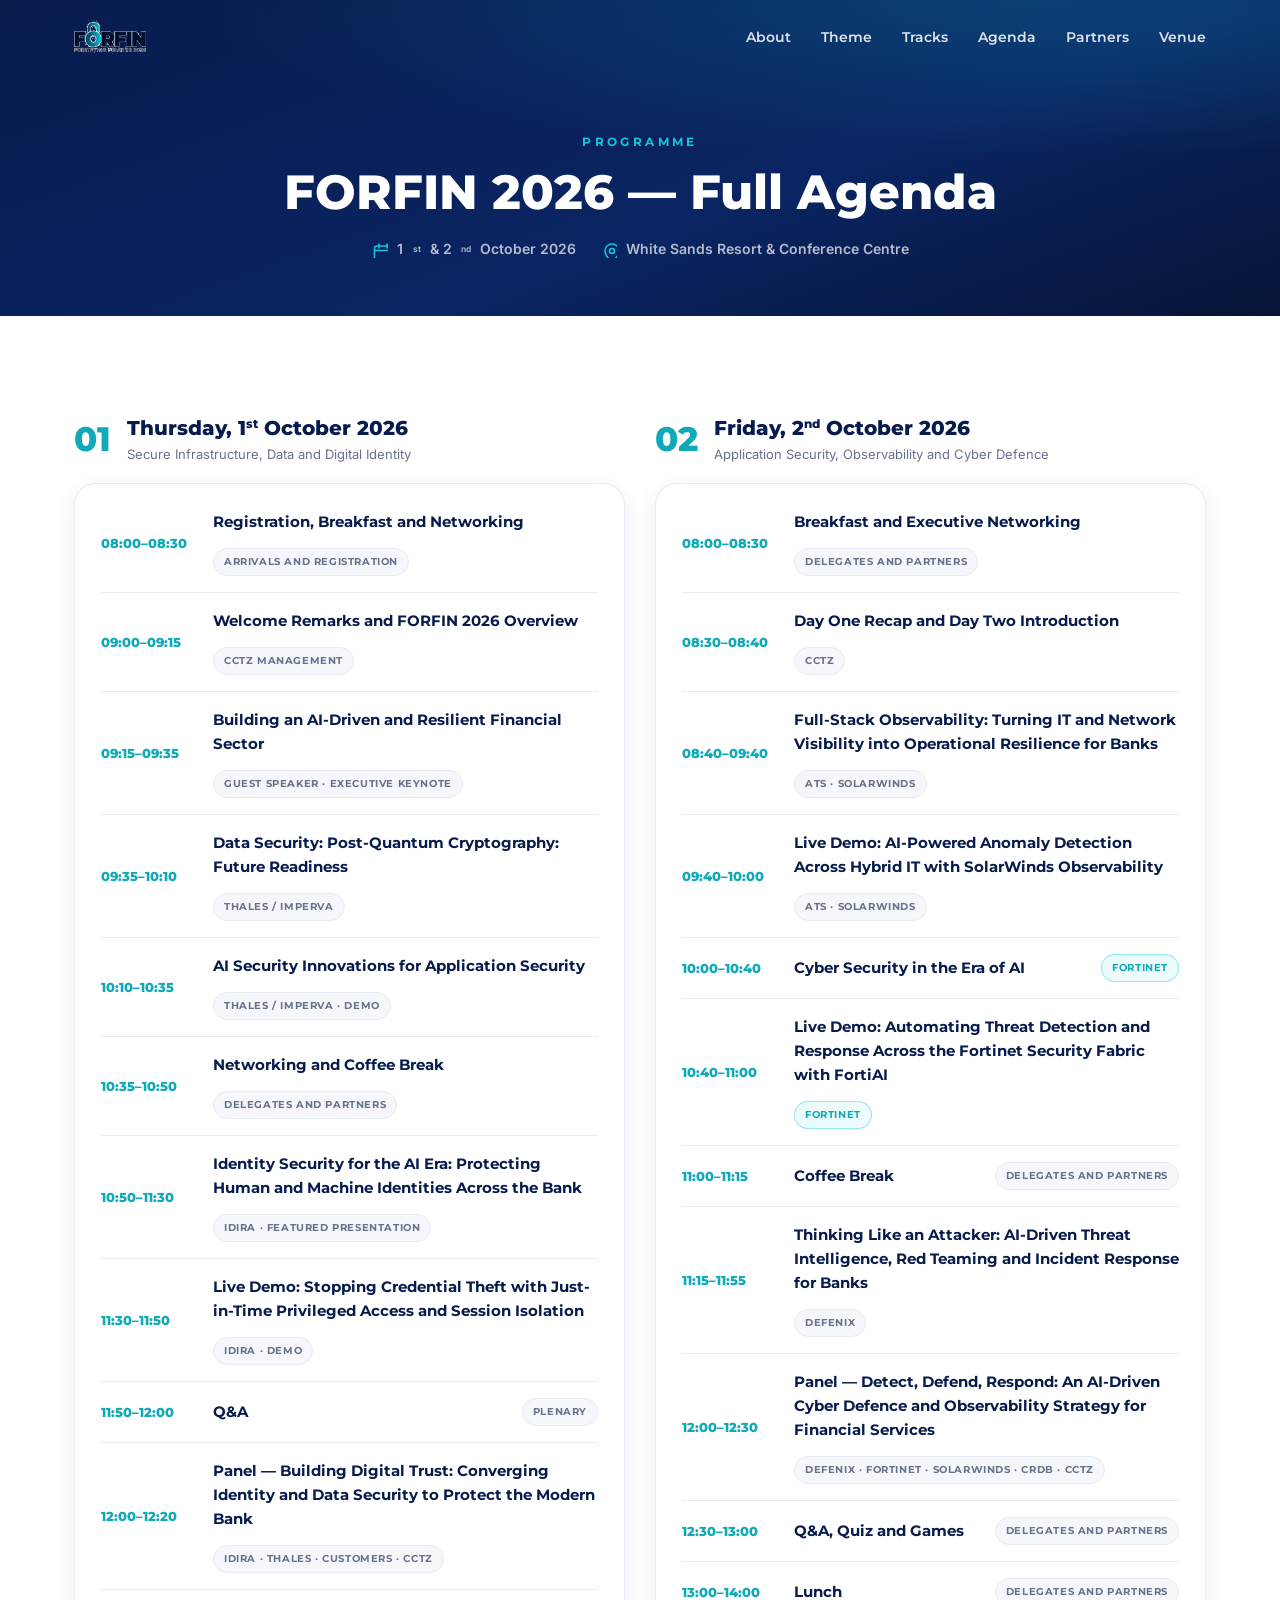
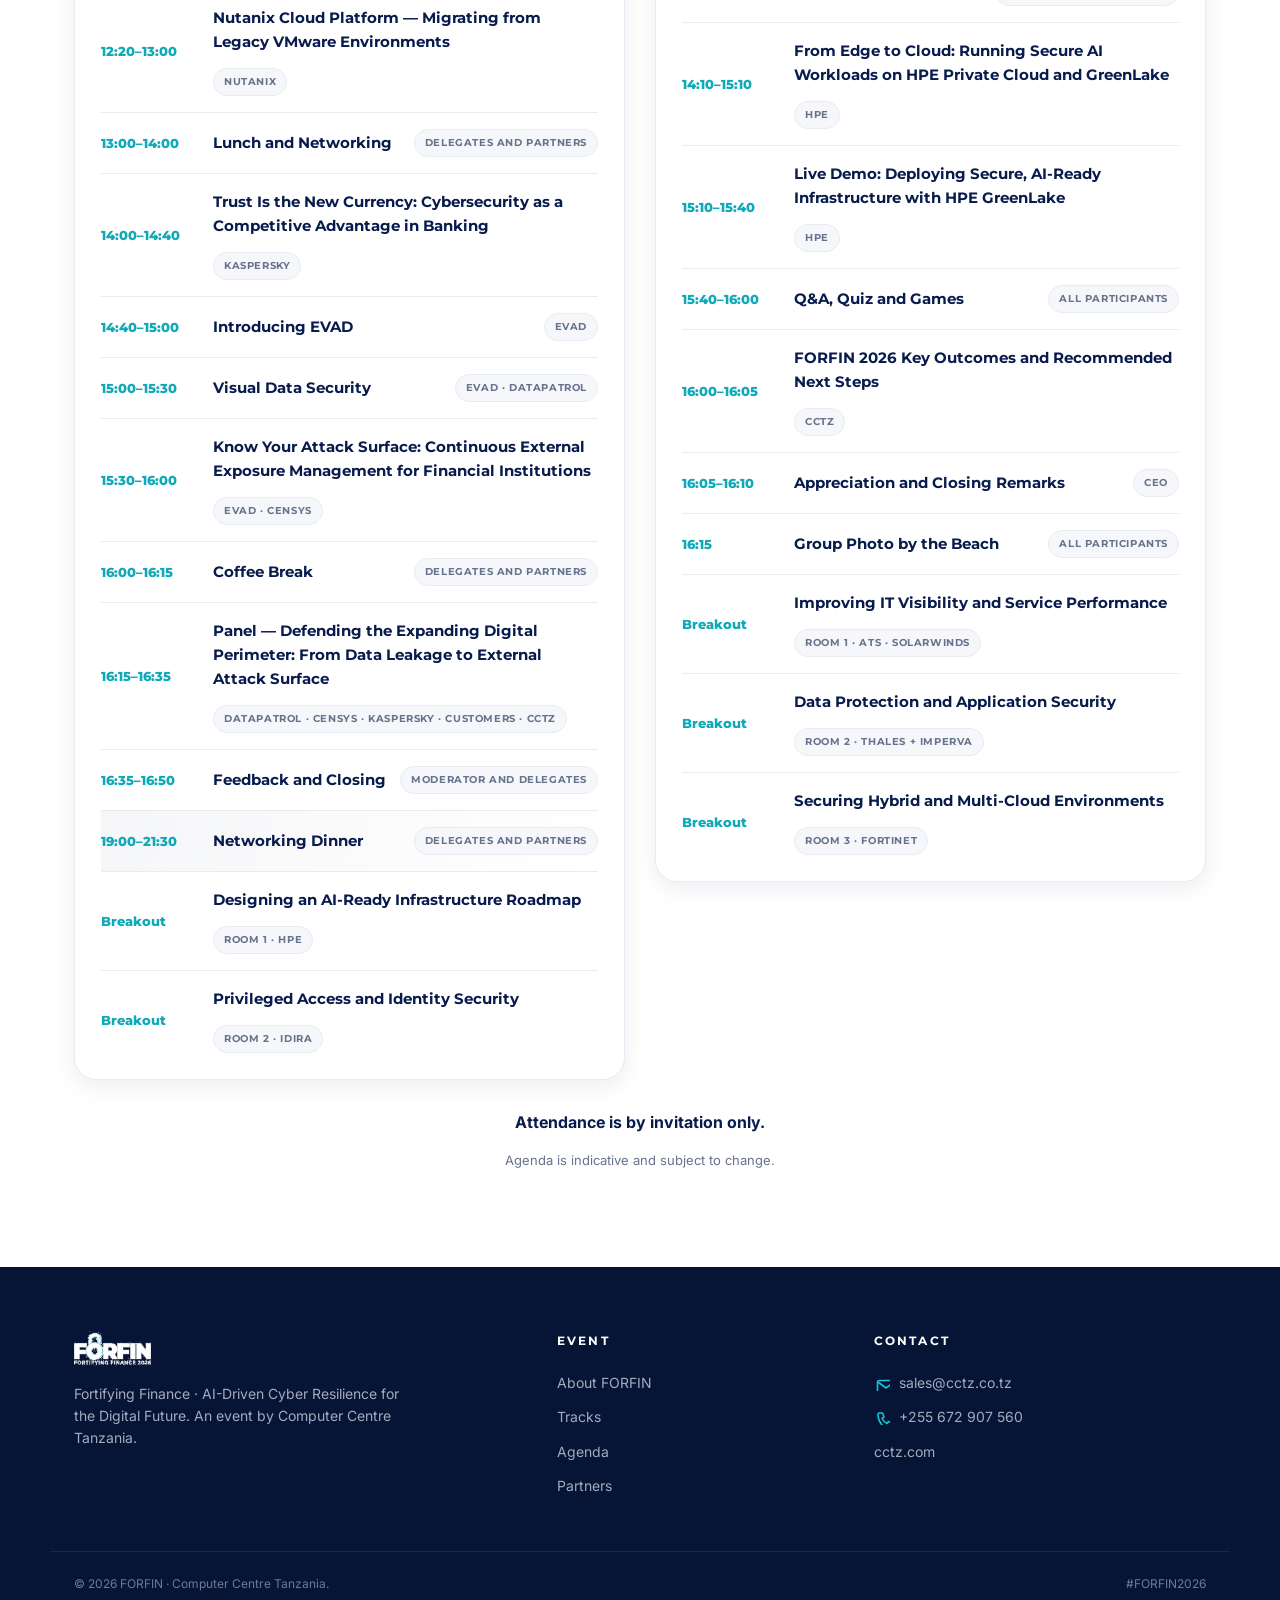
==== commit a7f477bd: "Correct Visual Data Security time" ====
--- a/agenda.html
+++ b/agenda.html
@@ -66,7 +66,7 @@
         <div class="ag-row"><span class="ag-time">13:00–14:00</span><div class="ag-body"><h4>Lunch and Networking</h4><span class="ag-tag">Delegates and partners</span></div></div>
         <div class="ag-row"><span class="ag-time">14:00–14:40</span><div class="ag-body"><h4>Trust Is the New Currency: Cybersecurity as a Competitive Advantage in Banking</h4><span class="ag-tag">Kaspersky</span></div></div>
         <div class="ag-row"><span class="ag-time">14:40–15:00</span><div class="ag-body"><h4>Introducing EVAD</h4><span class="ag-tag">EVAD</span></div></div>
-        <div class="ag-row"><span class="ag-time">15:30–15:30</span><div class="ag-body"><h4>Visual Data Security</h4><span class="ag-tag">EVAD · DataPatrol</span></div></div>
+        <div class="ag-row"><span class="ag-time">15:00–15:30</span><div class="ag-body"><h4>Visual Data Security</h4><span class="ag-tag">EVAD · DataPatrol</span></div></div>
         <div class="ag-row"><span class="ag-time">15:30–16:00</span><div class="ag-body"><h4>Know Your Attack Surface: Continuous External Exposure Management for Financial Institutions</h4><span class="ag-tag">EVAD · Censys</span></div></div>
         <div class="ag-row"><span class="ag-time">16:00–16:15</span><div class="ag-body"><h4>Coffee Break</h4><span class="ag-tag">Delegates and partners</span></div></div>
         <div class="ag-row"><span class="ag-time">16:15–16:35</span><div class="ag-body"><h4>Panel — Defending the Expanding Digital Perimeter: From Data Leakage to External Attack Surface</h4><span class="ag-tag">DataPatrol · Censys · Kaspersky · Customers · CCTZ</span></div></div>
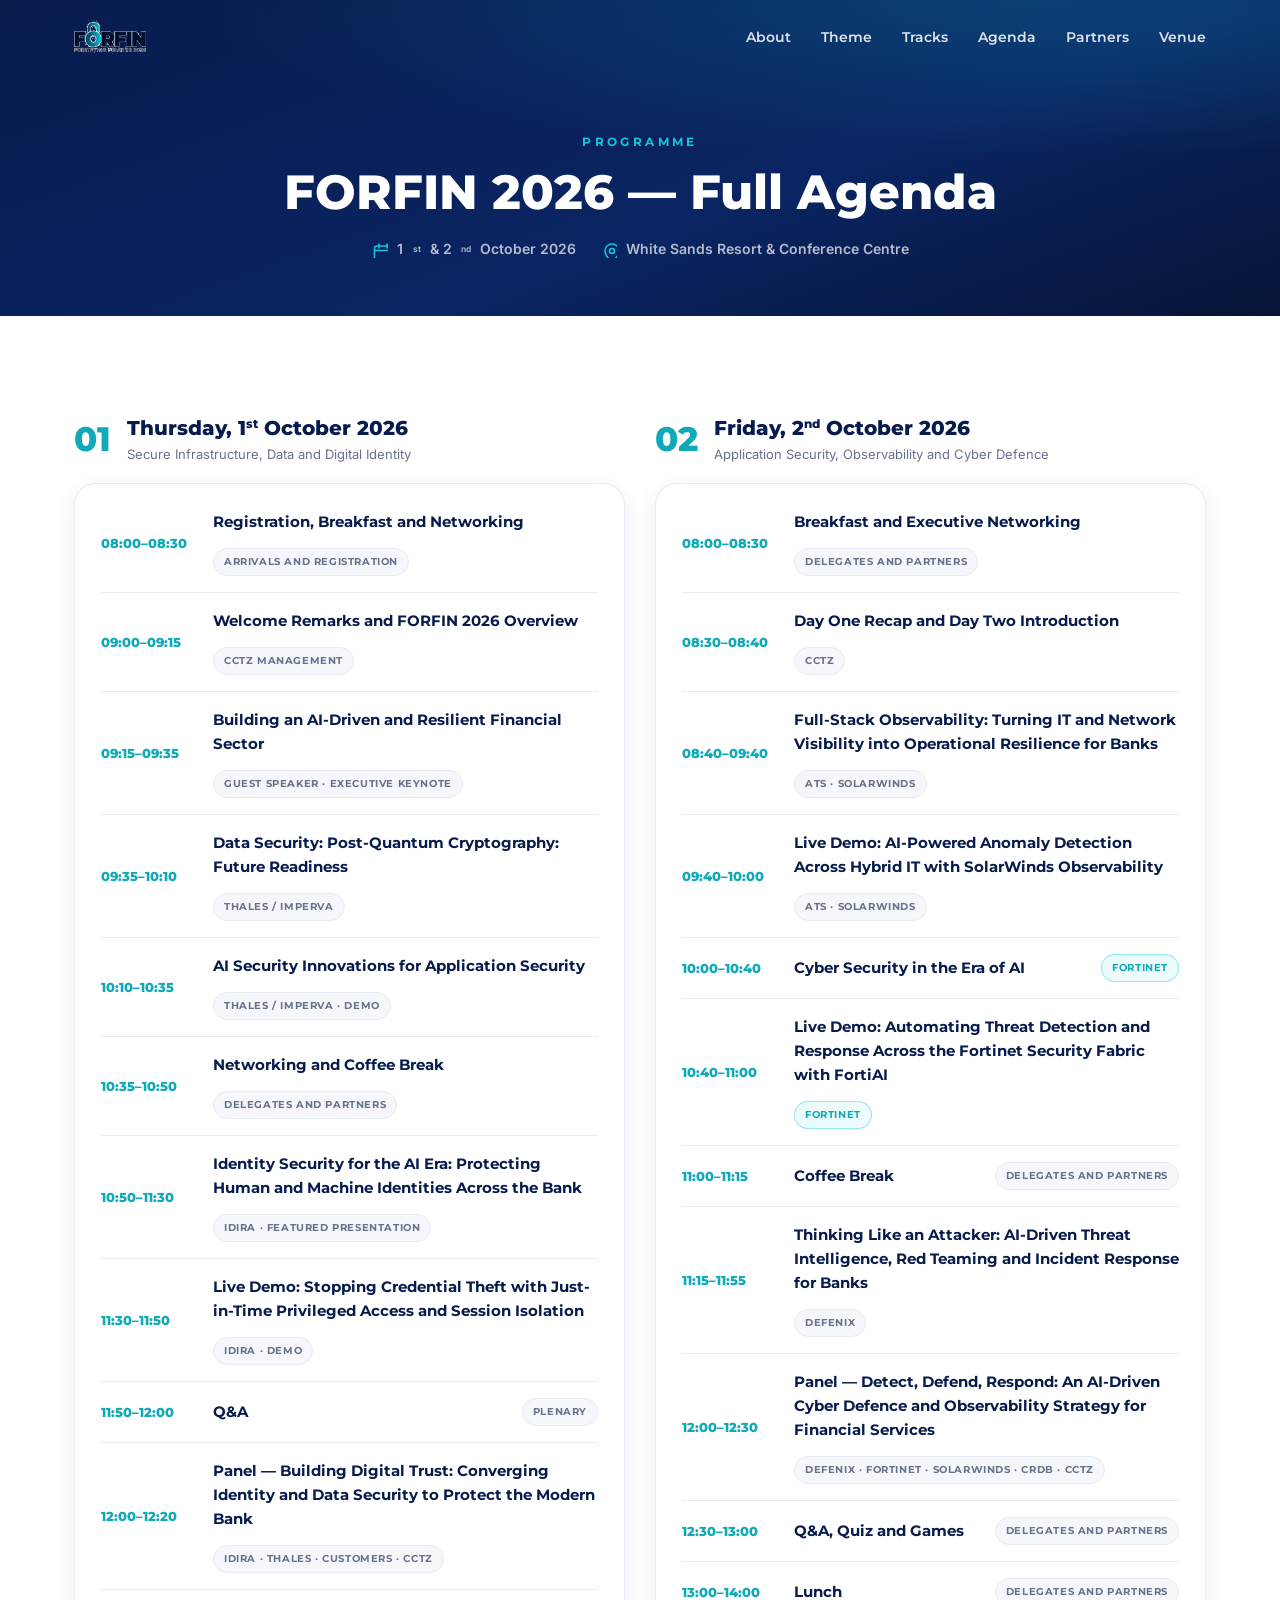
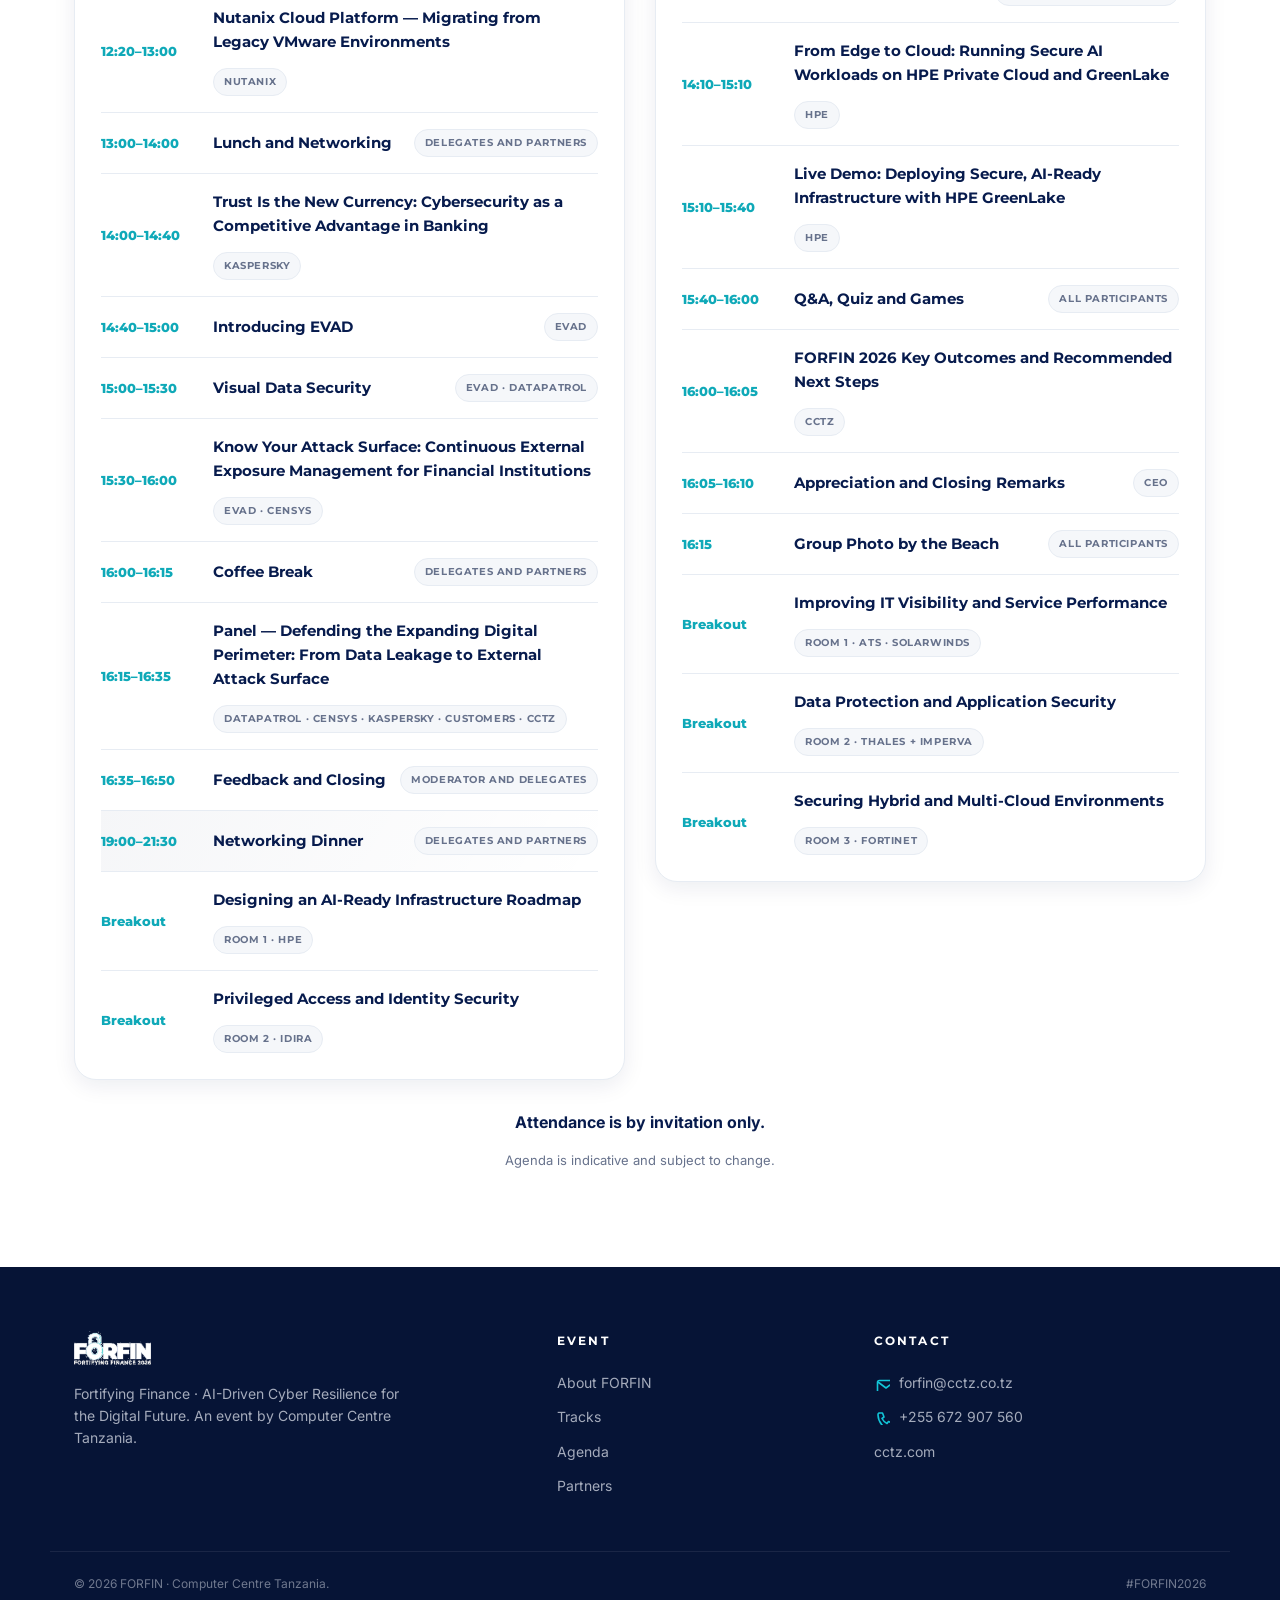
==== commit 7049273a: "Update FORFIN contact email" ====
--- a/agenda.html
+++ b/agenda.html
@@ -125,7 +125,7 @@
     </div>
     <div class="footer__col">
       <h5>Contact</h5>
-      <a href="mailto:sales@cctz.co.tz"><svg class="ico"><use href="#i-mail"/></svg> sales@cctz.co.tz</a>
+      <a href="mailto:forfin@cctz.co.tz"><svg class="ico"><use href="#i-mail"/></svg> forfin@cctz.co.tz</a>
       <a href="tel:+255672907560"><svg class="ico"><use href="#i-phone"/></svg> +255 672 907 560</a>
       <a href="https://cctz.com/" target="_blank" rel="noopener">cctz.com</a>
     </div>
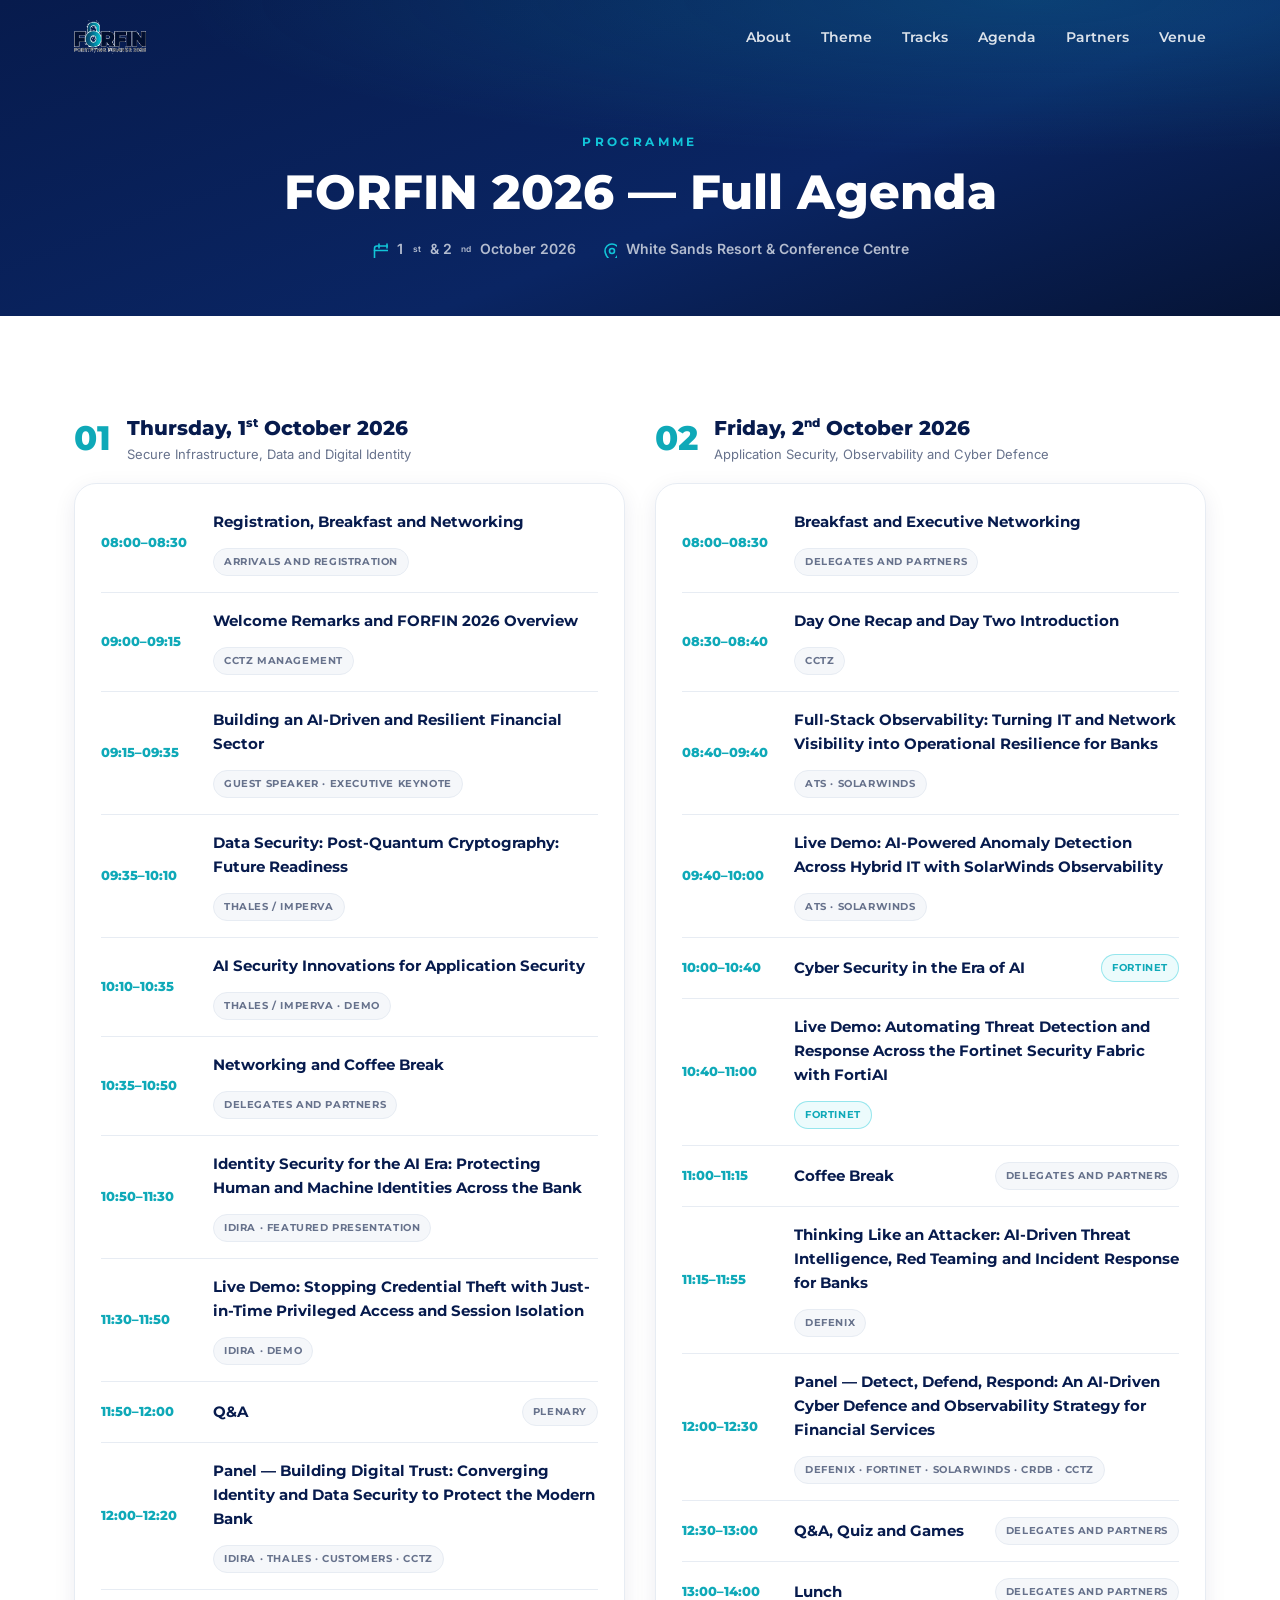
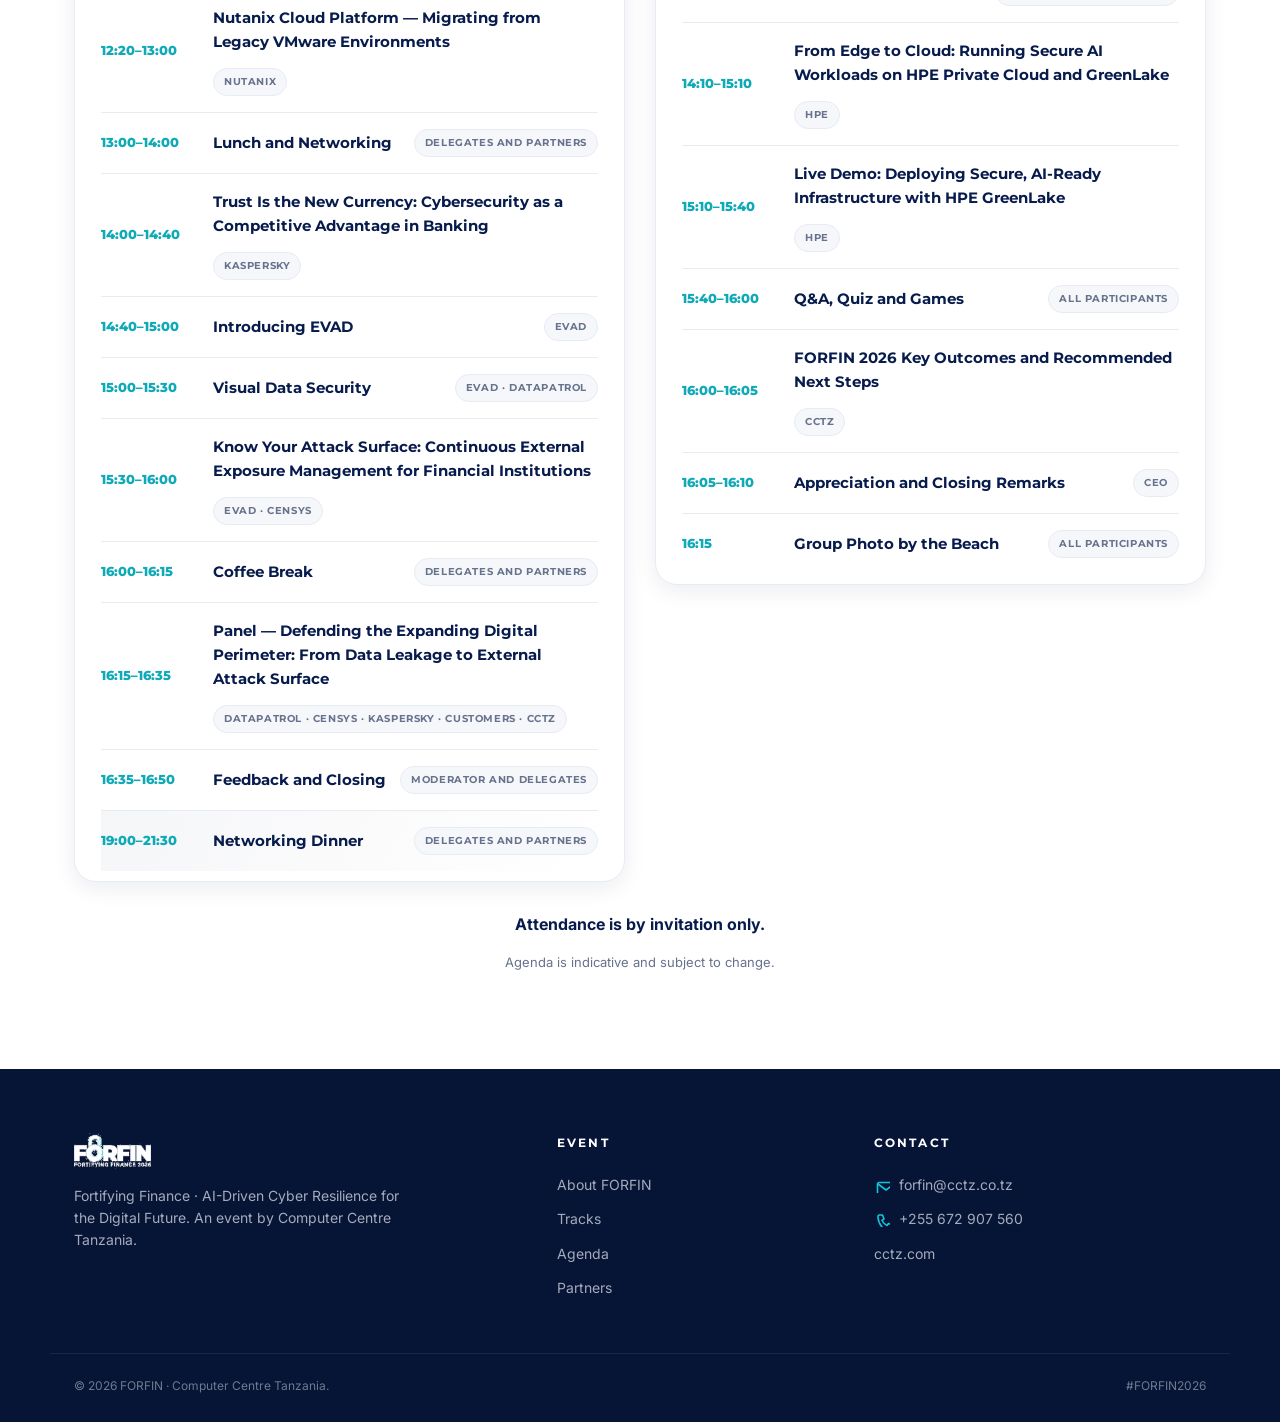
==== commit c508ec49: "Remove agenda breakout rooms" ====
--- a/agenda.html
+++ b/agenda.html
@@ -72,8 +72,6 @@
         <div class="ag-row"><span class="ag-time">16:15–16:35</span><div class="ag-body"><h4>Panel — Defending the Expanding Digital Perimeter: From Data Leakage to External Attack Surface</h4><span class="ag-tag">DataPatrol · Censys · Kaspersky · Customers · CCTZ</span></div></div>
         <div class="ag-row"><span class="ag-time">16:35–16:50</span><div class="ag-body"><h4>Feedback and Closing</h4><span class="ag-tag">Moderator and delegates</span></div></div>
         <div class="ag-row ag-row--star"><span class="ag-time">19:00–21:30</span><div class="ag-body"><h4>Networking Dinner</h4><span class="ag-tag">Delegates and partners</span></div></div>
-        <div class="ag-row"><span class="ag-time">Breakout</span><div class="ag-body"><h4>Designing an AI-Ready Infrastructure Roadmap</h4><span class="ag-tag">Room 1 · HPE</span></div></div>
-        <div class="ag-row"><span class="ag-time">Breakout</span><div class="ag-body"><h4>Privileged Access and Identity Security</h4><span class="ag-tag">Room 2 · IDIRA</span></div></div>
       </div></div>
     </div>
 
@@ -97,9 +95,6 @@
         <div class="ag-row"><span class="ag-time">16:00–16:05</span><div class="ag-body"><h4>FORFIN 2026 Key Outcomes and Recommended Next Steps</h4><span class="ag-tag">CCTZ</span></div></div>
         <div class="ag-row"><span class="ag-time">16:05–16:10</span><div class="ag-body"><h4>Appreciation and Closing Remarks</h4><span class="ag-tag">CEO</span></div></div>
         <div class="ag-row"><span class="ag-time">16:15</span><div class="ag-body"><h4>Group Photo by the Beach</h4><span class="ag-tag">All participants</span></div></div>
-        <div class="ag-row"><span class="ag-time">Breakout</span><div class="ag-body"><h4>Improving IT Visibility and Service Performance</h4><span class="ag-tag">Room 1 · ATS · SolarWinds</span></div></div>
-        <div class="ag-row"><span class="ag-time">Breakout</span><div class="ag-body"><h4>Data Protection and Application Security</h4><span class="ag-tag">Room 2 · Thales + Imperva</span></div></div>
-        <div class="ag-row"><span class="ag-time">Breakout</span><div class="ag-body"><h4>Securing Hybrid and Multi-Cloud Environments</h4><span class="ag-tag">Room 3 · Fortinet</span></div></div>
       </div></div>
     </div>
 
--- a/css/styles.css
+++ b/css/styles.css
@@ -176,6 +176,7 @@
 .spk{background:#fff;border:1px solid var(--line);border-radius:var(--r);padding:26px;text-align:center}
 .spk__ph{width:88px;height:88px;border-radius:50%;margin:0 auto 16px;display:flex;align-items:center;justify-content:center;background:linear-gradient(155deg,#0A2563,#061436);color:var(--cyan)}
 .spk__ph svg{width:38px;height:38px;fill:none;stroke:currentColor;stroke-width:1.4;opacity:.8}
+.spk__photo{display:block;width:132px;height:132px;border-radius:50%;margin:0 auto 18px;object-fit:cover;object-position:center 24%;border:4px solid #fff;box-shadow:0 0 0 1px var(--line),0 10px 24px rgba(7,27,77,.14)}
 .spk h4{font-size:15px;color:var(--navy)}
 .spk span{font-size:12px;color:var(--muted)}
 
@@ -238,9 +239,19 @@
 .footer__bar{display:flex;justify-content:space-between;gap:14px;flex-wrap:wrap;margin-top:48px;padding-top:22px;padding-bottom:26px;border-top:1px solid rgba(255,255,255,.08);font-size:12px;color:rgba(217,222,232,.5)}
 
 /* ---------- reveal animation ---------- */
-.reveal{opacity:0;transform:translateY(26px);transition:opacity .7s var(--ease),transform .7s var(--ease)}
-.reveal.is-in{opacity:1;transform:none}
-@media (prefers-reduced-motion:reduce){.reveal{opacity:1;transform:none;transition:none}.hero__scroll span{animation:none}}
+.reveal{opacity:0;filter:blur(7px);transform:translate3d(var(--reveal-x,0),30px,0) scale(.985);transition:opacity .72s var(--ease) var(--reveal-delay,0ms),transform .82s var(--ease) var(--reveal-delay,0ms),filter .72s var(--ease) var(--reveal-delay,0ms);will-change:opacity,transform,filter}
+.reveal.is-in{opacity:1;filter:none;transform:none}
+.about__copy.reveal,.venue__copy.reveal{--reveal-x:-28px}
+.about__stats.reveal,.venue__map.reveal{--reveal-x:28px}
+.speakers .spk,.partner-grid .plogo,.moments .tile,.about__stats .stat,.theme__loop .loopstep{opacity:0;transform:translateY(18px) scale(.97);transition:opacity .55s var(--ease),transform .65s var(--ease)}
+.speakers.is-in .spk,.partner-grid.is-in .plogo,.moments.is-in .tile,.about__stats.is-in .stat,.theme__inner.is-in .loopstep{opacity:1;transform:none}
+.speakers.is-in .spk:nth-child(2),.partner-grid.is-in .plogo:nth-child(2),.moments.is-in .tile:nth-child(2),.about__stats.is-in .stat:nth-child(2),.theme__inner.is-in .loopstep:nth-child(2){transition-delay:70ms}
+.speakers.is-in .spk:nth-child(3),.partner-grid.is-in .plogo:nth-child(3),.moments.is-in .tile:nth-child(3),.about__stats.is-in .stat:nth-child(3),.theme__inner.is-in .loopstep:nth-child(3){transition-delay:140ms}
+.speakers.is-in .spk:nth-child(4),.partner-grid.is-in .plogo:nth-child(4),.moments.is-in .tile:nth-child(4),.about__stats.is-in .stat:nth-child(4),.theme__inner.is-in .loopstep:nth-child(4){transition-delay:210ms}
+.speakers.is-in .spk:nth-child(5),.partner-grid.is-in .plogo:nth-child(5),.moments.is-in .tile:nth-child(5){transition-delay:280ms}
+.speakers.is-in .spk:nth-child(6),.partner-grid.is-in .plogo:nth-child(6),.moments.is-in .tile:nth-child(6){transition-delay:350ms}
+.partner-grid.is-in .plogo:nth-child(n+7){transition-delay:420ms}
+@media (prefers-reduced-motion:reduce){.reveal,.speakers .spk,.partner-grid .plogo,.moments .tile,.about__stats .stat,.theme__loop .loopstep{opacity:1;filter:none;transform:none;transition:none}.hero__scroll span{animation:none}}
 
 /* ---------- agenda page ---------- */
 .ag-hero{background:radial-gradient(120% 90% at 80% 0%,rgba(18,197,216,.18),transparent 55%),linear-gradient(160deg,#071B4D,#0A2563 60%,#061436);color:#fff;padding:128px 0 56px;text-align:center}
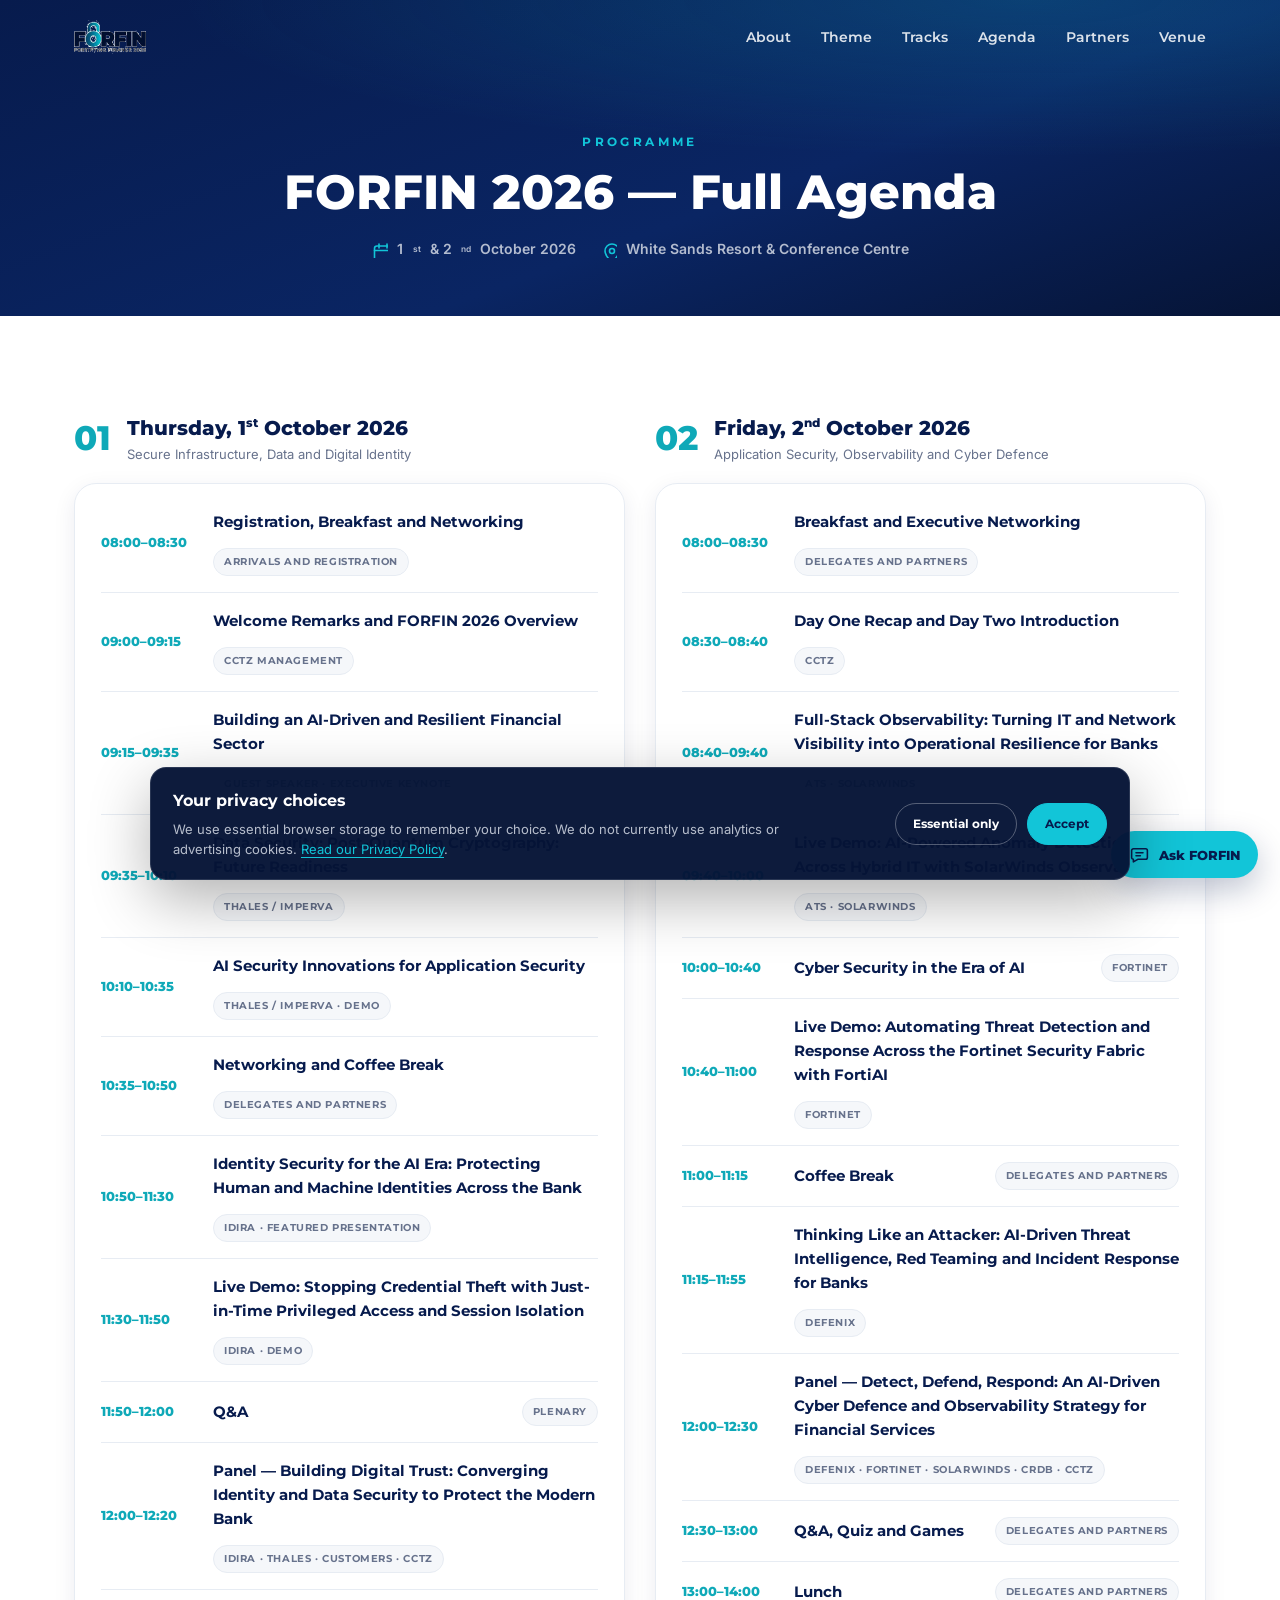
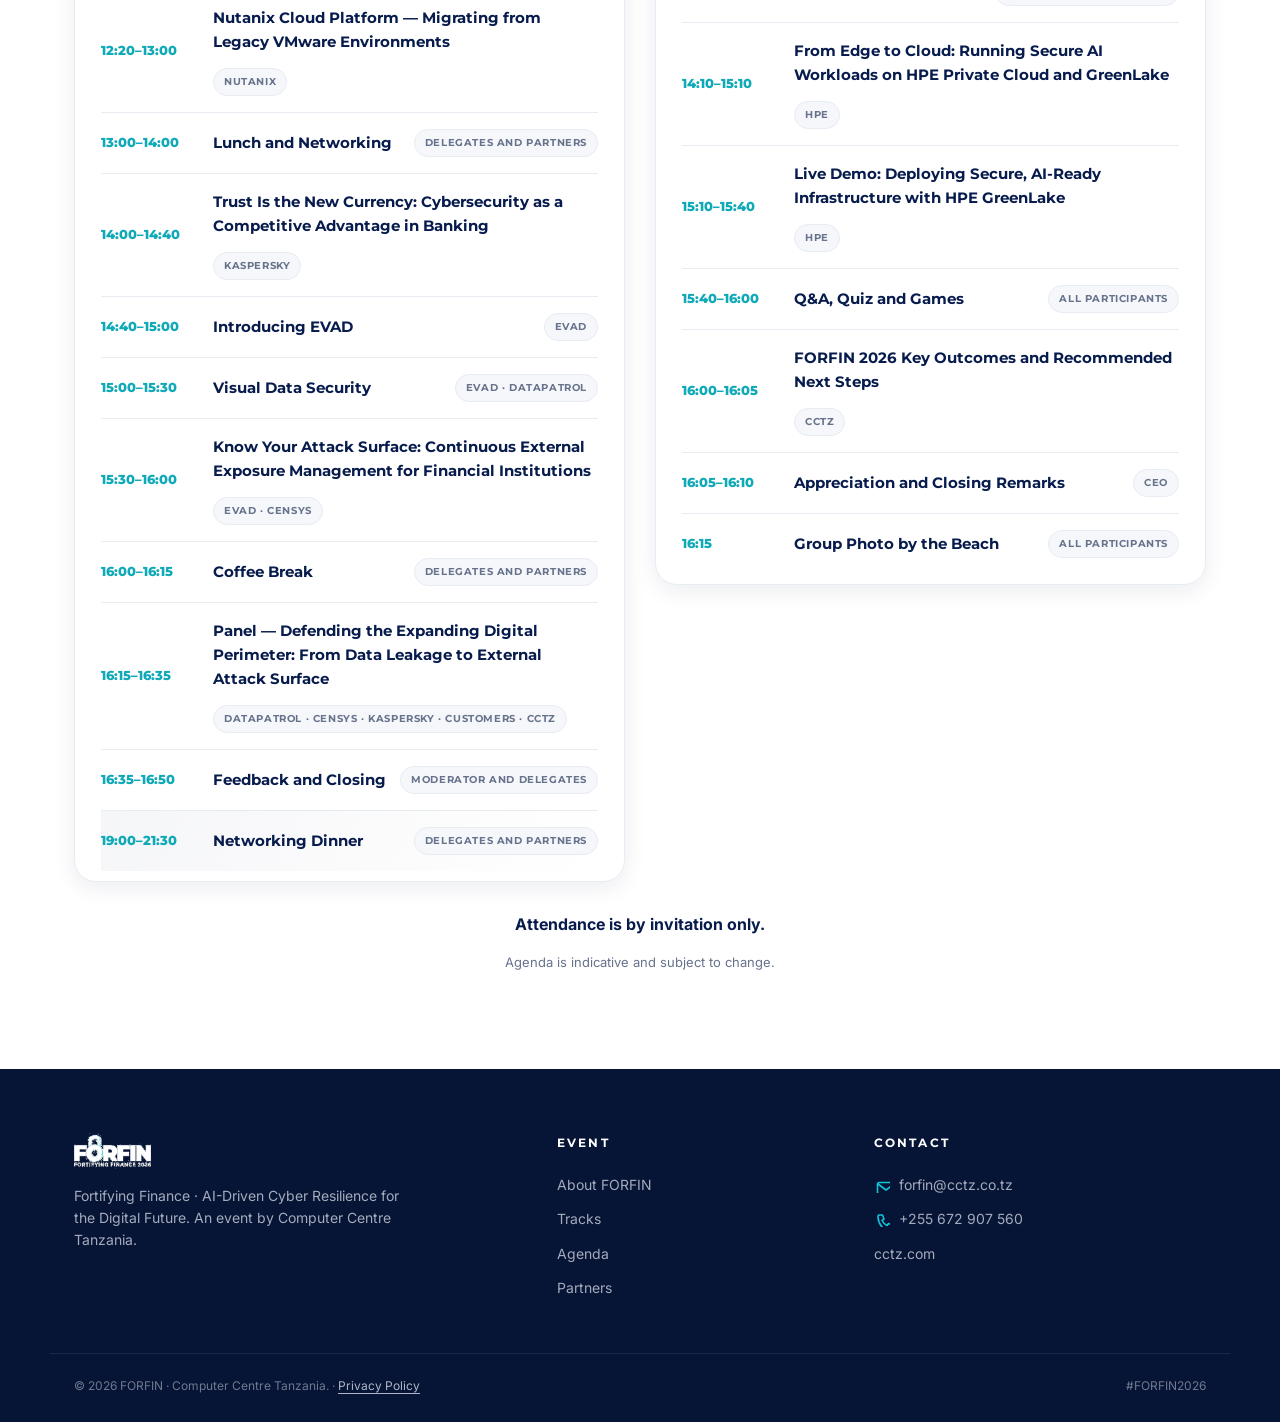
==== commit 4846bcd9: "Add privacy policy and consent banner" ====
--- a/agenda.html
+++ b/agenda.html
@@ -82,8 +82,8 @@
         <div class="ag-row"><span class="ag-time">08:30–08:40</span><div class="ag-body"><h4>Day One Recap and Day Two Introduction</h4><span class="ag-tag">CCTZ</span></div></div>
         <div class="ag-row"><span class="ag-time">08:40–09:40</span><div class="ag-body"><h4>Full-Stack Observability: Turning IT and Network Visibility into Operational Resilience for Banks</h4><span class="ag-tag">ATS · SolarWinds</span></div></div>
         <div class="ag-row"><span class="ag-time">09:40–10:00</span><div class="ag-body"><h4>Live Demo: AI-Powered Anomaly Detection Across Hybrid IT with SolarWinds Observability</h4><span class="ag-tag">ATS · SolarWinds</span></div></div>
-        <div class="ag-row"><span class="ag-time">10:00–10:40</span><div class="ag-body"><h4>Cyber Security in the Era of AI</h4><span class="ag-tag ag-tag--f">Fortinet</span></div></div>
-        <div class="ag-row"><span class="ag-time">10:40–11:00</span><div class="ag-body"><h4>Live Demo: Automating Threat Detection and Response Across the Fortinet Security Fabric with FortiAI</h4><span class="ag-tag ag-tag--f">Fortinet</span></div></div>
+        <div class="ag-row"><span class="ag-time">10:00–10:40</span><div class="ag-body"><h4>Cyber Security in the Era of AI</h4><span class="ag-tag">Fortinet</span></div></div>
+        <div class="ag-row"><span class="ag-time">10:40–11:00</span><div class="ag-body"><h4>Live Demo: Automating Threat Detection and Response Across the Fortinet Security Fabric with FortiAI</h4><span class="ag-tag">Fortinet</span></div></div>
         <div class="ag-row"><span class="ag-time">11:00–11:15</span><div class="ag-body"><h4>Coffee Break</h4><span class="ag-tag">Delegates and partners</span></div></div>
         <div class="ag-row"><span class="ag-time">11:15–11:55</span><div class="ag-body"><h4>Thinking Like an Attacker: AI-Driven Threat Intelligence, Red Teaming and Incident Response for Banks</h4><span class="ag-tag">Defenix</span></div></div>
         <div class="ag-row"><span class="ag-time">12:00–12:30</span><div class="ag-body"><h4>Panel — Detect, Defend, Respond: An AI-Driven Cyber Defence and Observability Strategy for Financial Services</h4><span class="ag-tag">Defenix · Fortinet · SolarWinds · CRDB · CCTZ</span></div></div>
@@ -126,7 +126,7 @@
     </div>
   </div>
   <div class="footer__bar container">
-    <span>© 2026 FORFIN · Computer Centre Tanzania.</span>
+    <span>© 2026 FORFIN · Computer Centre Tanzania. · <a href="privacy.html">Privacy Policy</a></span>
     <span>#FORFIN2026</span>
   </div>
 </footer>
--- a/css/styles.css
+++ b/css/styles.css
@@ -27,6 +27,7 @@
 *{margin:0;padding:0;box-sizing:border-box}
 html{scroll-behavior:smooth;scroll-padding-top:84px}
 body{font-family:"Inter",-apple-system,Segoe UI,Roboto,sans-serif;color:var(--ink);background:var(--white);-webkit-font-smoothing:antialiased;line-height:1.6;overflow-x:hidden}
+.sr-only{position:absolute!important;width:1px!important;height:1px!important;padding:0!important;margin:-1px!important;overflow:hidden!important;clip:rect(0,0,0,0)!important;white-space:nowrap!important;border:0!important}
 img{max-width:100%;display:block}
 a{color:inherit;text-decoration:none}
 .ico{width:1em;height:1em;fill:none;stroke:currentColor;display:inline-block;vertical-align:-.12em}
@@ -93,7 +94,7 @@
 .cd{min-width:78px;text-align:center;background:rgba(255,255,255,.05);border:1px solid rgba(255,255,255,.12);border-radius:14px;padding:14px 10px;backdrop-filter:blur(6px)}
 .cd__n{display:block;font-size:30px;font-weight:800;line-height:1;color:#fff;font-variant-numeric:tabular-nums}
 .cd__l{display:block;font-size:10px;letter-spacing:.18em;text-transform:uppercase;color:rgba(217,222,232,.6);margin-top:8px}
-.hero__scroll{position:absolute;bottom:26px;left:50%;transform:translateX(-50%);z-index:2;width:24px;height:38px;border:2px solid rgba(255,255,255,.4);border-radius:14px}
+.hero__scroll{position:absolute;bottom:10px;left:50%;transform:translateX(-50%);z-index:2;width:24px;height:38px;border:2px solid rgba(255,255,255,.4);border-radius:14px}
 .hero__scroll span{position:absolute;top:7px;left:50%;transform:translateX(-50%);width:4px;height:7px;border-radius:3px;background:var(--cyan);animation:scrolldot 1.6s infinite}
 @keyframes scrolldot{0%{opacity:0;top:7px}40%{opacity:1}80%{opacity:0;top:18px}100%{opacity:0}}
 
@@ -165,20 +166,23 @@
 .ag-body{display:flex;align-items:center;justify-content:space-between;gap:14px;flex:1;flex-wrap:wrap}
 .ag-body h4{font-size:15px;color:var(--navy);font-weight:700}
 .ag-tag{font-family:"Montserrat";font-size:10px;font-weight:700;letter-spacing:.06em;text-transform:uppercase;color:var(--muted);background:var(--gray);border:1px solid var(--line);padding:5px 10px;border-radius:20px;white-space:nowrap}
-.ag-tag--f{color:var(--cyan-deep);border-color:rgba(18,197,216,.4);background:rgba(18,197,216,.08)}
 .ag-row--star{background:linear-gradient(120deg,rgba(7,27,77,.04),transparent)}
 .ag-row--star h4{color:var(--navy)}
 .agenda__foot{display:flex;align-items:center;gap:18px;padding:20px 26px;background:var(--gray);border-top:1px solid var(--line);flex-wrap:wrap}
 .agenda__note{font-size:12px;color:var(--muted)}
 
 /* ---------- speakers ---------- */
-.speakers{margin-top:8px}
-.spk{background:#fff;border:1px solid var(--line);border-radius:var(--r);padding:26px;text-align:center}
+.speakers{display:flex;flex-wrap:wrap;justify-content:center;gap:20px;margin-top:8px}
+.speakers .spk{flex:0 1 calc((100% - 60px)/4);min-width:0}
+.spk{background:#fff;border:1px solid var(--line);border-radius:var(--r);padding:22px 18px;text-align:center}
 .spk__ph{width:88px;height:88px;border-radius:50%;margin:0 auto 16px;display:flex;align-items:center;justify-content:center;background:linear-gradient(155deg,#0A2563,#061436);color:var(--cyan)}
 .spk__ph svg{width:38px;height:38px;fill:none;stroke:currentColor;stroke-width:1.4;opacity:.8}
 .spk__photo{display:block;width:132px;height:132px;border-radius:50%;margin:0 auto 18px;object-fit:cover;object-position:center 24%;border:4px solid #fff;box-shadow:0 0 0 1px var(--line),0 10px 24px rgba(7,27,77,.14)}
 .spk h4{font-size:15px;color:var(--navy)}
 .spk span{font-size:12px;color:var(--muted)}
+@media (max-width:980px){.speakers .spk{flex-basis:calc((100% - 40px)/3)}}
+@media (max-width:700px){.speakers .spk{flex-basis:calc((100% - 20px)/2)}}
+@media (max-width:430px){.speakers .spk{flex-basis:100%}}
 
 /* ---------- partners ---------- */
 .partner-grid{display:grid;grid-template-columns:repeat(3,1fr);gap:18px}
@@ -186,17 +190,18 @@
 .plogo img{display:block;width:88%;height:56px;object-fit:contain;transform:scale(var(--logo-scale,1));transform-origin:center}
 .plogo:hover{box-shadow:var(--shadow-sm);transform:translateY(-4px)}
 .wm{display:flex;width:88%;height:56px;align-items:center;justify-content:center;white-space:nowrap;font-family:"Montserrat",sans-serif;font-size:30px;font-weight:800;letter-spacing:-.04em;line-height:1}
-.wm--imperva{color:#ec632c;text-transform:lowercase;font-weight:700}
-.strip__logo img[src*="trinexia"],.plogo img[src*="trinexia"]{--logo-scale:1.4}
-.strip__logo img[src*="thales"],.plogo img[src*="thales"]{--logo-scale:.82}
-.strip__logo img[src*="idira"],.plogo img[src*="idira"]{--logo-scale:1.15}
-.strip__logo img[src*="solarwinds"],.plogo img[src*="solarwinds"]{--logo-scale:1.4}
-.strip__logo img[src*="fortinet"],.plogo img[src*="fortinet"]{--logo-scale:1.4}
-.strip__logo img[src*="kaspersky"],.plogo img[src*="kaspersky"]{--logo-scale:1.5}
-.strip__logo img[src*="nutanix"],.plogo img[src*="nutanix"]{--logo-scale:.82}
-.strip__logo img[src*="defenix"],.plogo img[src*="defenix"]{--logo-scale:.95}
-.strip__logo img[src*="evad"],.plogo img[src*="evad"]{--logo-scale:1.15}
-.strip__logo img[src*="datapatrol"],.plogo img[src*="datapatrol"]{--logo-scale:1.9}
+.wm--imperva{color:#ec632c;text-transform:lowercase;font-size:25px;font-weight:700}
+.strip__logo img[src*="trinexia"],.plogo img[src*="trinexia"]{--logo-scale:1.05}
+.strip__logo img[src*="thales"],.plogo img[src*="thales"]{--logo-scale:.62}
+.strip__logo img[src*="idira"],.plogo img[src*="idira"]{--logo-scale:.9}
+.strip__logo img[src*="solarwinds"],.plogo img[src*="solarwinds"]{--logo-scale:1.3}
+.strip__logo img[src*="hpe"],.plogo img[src*="hpe"]{--logo-scale:.62}
+.strip__logo img[src*="fortinet"],.plogo img[src*="fortinet"]{--logo-scale:1.05}
+.strip__logo img[src*="kaspersky"],.plogo img[src*="kaspersky"]{--logo-scale:1.08}
+.strip__logo img[src*="nutanix"],.plogo img[src*="nutanix"]{--logo-scale:.66}
+.strip__logo img[src*="defenix"],.plogo img[src*="defenix"]{--logo-scale:.82}
+.strip__logo img[src*="evad"],.plogo img[src*="evad"]{--logo-scale:.82}
+.strip__logo img[src*="datapatrol"],.plogo img[src*="datapatrol"]{--logo-scale:1.55}
 .strip__logo img[src*="censys"],.plogo img[src*="censys"]{--logo-scale:1.35}
 .plogo--cta{flex-direction:column;gap:8px;background:var(--navy);color:#fff;font-family:"Montserrat";font-weight:700;font-size:15px;border-color:transparent}
 .plogo--cta .ico{width:18px;height:18px;stroke-width:2.2;color:var(--cyan)}
@@ -237,6 +242,23 @@
 .footer__col a .ico{width:16px;height:16px;color:var(--cyan)}
 .footer__col a:hover{color:#fff}
 .footer__bar{display:flex;justify-content:space-between;gap:14px;flex-wrap:wrap;margin-top:48px;padding-top:22px;padding-bottom:26px;border-top:1px solid rgba(255,255,255,.08);font-size:12px;color:rgba(217,222,232,.5)}
+.footer__bar a{color:rgba(217,222,232,.8);text-decoration:underline;text-underline-offset:3px}
+.footer__bar a:hover{color:var(--cyan)}
+
+/* ---------- privacy ---------- */
+.privacy-hero{padding:150px 0 70px;background:radial-gradient(90% 120% at 85% 0,rgba(18,197,216,.2),transparent 55%),linear-gradient(160deg,var(--navy),var(--navy-deep));color:#fff}
+.privacy-hero h1{font-size:clamp(36px,5vw,58px);line-height:1.08;margin-bottom:14px}
+.privacy-hero p{max-width:680px;color:rgba(231,236,245,.8)}
+.privacy-content{max-width:820px}.privacy-content h2{font-size:22px;color:var(--navy);margin:34px 0 10px}.privacy-content h2:first-child{margin-top:0}
+.privacy-content p,.privacy-content li{color:#48556f}.privacy-content p+p{margin-top:10px}.privacy-content ul{padding-left:22px;margin:10px 0}
+.privacy-content a{color:var(--cyan-deep);font-weight:600;text-decoration:underline;text-underline-offset:3px}
+.privacy-updated{display:inline-block;margin-top:30px;padding-top:20px;border-top:1px solid var(--line);font-size:14px;color:var(--muted)}
+.consent-banner{position:fixed;z-index:200;left:20px;right:20px;bottom:20px;animation:consentIn .42s var(--ease) both}.consent-banner.is-closing{animation:consentOut .25s ease both}
+.consent-banner__inner{max-width:980px;margin:auto;display:flex;align-items:center;justify-content:space-between;gap:28px;padding:20px 22px;border:1px solid rgba(255,255,255,.12);border-radius:16px;background:rgba(6,20,54,.97);box-shadow:0 20px 60px rgba(0,0,0,.3);color:#fff;backdrop-filter:blur(14px)}
+.consent-banner__copy{max-width:650px}.consent-banner__copy strong{font-family:"Montserrat";font-size:16px}.consent-banner__copy p{margin-top:5px;font-size:13px;line-height:1.55;color:rgba(231,236,245,.78)}.consent-banner__copy a{color:var(--cyan);text-decoration:underline;text-underline-offset:3px}
+.consent-banner__actions{display:flex;gap:10px;flex-shrink:0}.consent-btn{min-height:42px;padding:10px 17px;border-radius:999px;font-family:"Montserrat";font-size:12px;font-weight:700;cursor:pointer;transition:.2s var(--ease)}
+.consent-btn--primary{border:1px solid var(--cyan);background:var(--cyan);color:var(--navy)}.consent-btn--secondary{border:1px solid rgba(255,255,255,.3);background:transparent;color:#fff}.consent-btn:hover{transform:translateY(-1px)}
+@keyframes consentIn{from{opacity:0;transform:translateY(24px)}to{opacity:1;transform:none}}@keyframes consentOut{to{opacity:0;transform:translateY(18px)}}
 
 /* ---------- reveal animation ---------- */
 .reveal{opacity:0;filter:blur(7px);transform:translate3d(var(--reveal-x,0),30px,0) scale(.985);transition:opacity .72s var(--ease) var(--reveal-delay,0ms),transform .82s var(--ease) var(--reveal-delay,0ms),filter .72s var(--ease) var(--reveal-delay,0ms);will-change:opacity,transform,filter}
@@ -259,15 +281,79 @@
 .ag-hero__meta{display:flex;gap:24px;justify-content:center;flex-wrap:wrap;margin-top:20px;color:rgba(217,222,232,.82);font-size:14px;font-weight:600}
 .ag-hero__meta span{display:inline-flex;align-items:center;gap:9px}
 .ag-hero__meta .ico{width:17px;height:17px;color:var(--cyan)}
-.ag-grid{display:grid;grid-template-columns:1fr 1fr;gap:30px;align-items:start}
+.ag-grid{display:grid;grid-template-columns:1fr 1fr;gap:30px;align-items:start;min-width:0}
+.ag-day,.ag-grid .agenda,.ag-grid .ag-row,.ag-grid .ag-body{min-width:0}
 .ag-grid .ag-time{min-width:92px;font-size:13px}
 .ag-day__head{display:flex;align-items:center;gap:16px;margin-bottom:18px}
 .ag-day__n{font-family:"Montserrat";font-weight:800;font-size:34px;color:var(--cyan-deep);line-height:1}
 .ag-day__head h2{font-family:"Montserrat";font-size:20px;color:var(--navy);font-weight:800}
 .ag-day__head p{font-size:13px;color:var(--muted)}
 @media (max-width:980px){.ag-grid{grid-template-columns:1fr}}
+@media (max-width:600px){
+  .ag-grid{padding-left:14px;padding-right:14px}
+  .ag-day__head{align-items:flex-start}
+  .agenda__panel{padding:6px 14px}
+  .ag-row{display:grid;grid-template-columns:76px minmax(0,1fr);gap:12px;align-items:start;padding:15px 0}
+  .ag-grid .ag-time{min-width:0;font-size:11px;padding-top:2px;white-space:nowrap}
+  .ag-body{display:block}
+  .ag-body h4{font-size:14px;line-height:1.45;overflow-wrap:anywhere}
+  .ag-tag{display:inline-block;max-width:100%;margin-top:10px;white-space:normal;line-height:1.35}
+}
 
 .ag-day.reveal{opacity:1;transform:none}
+
+/* ---------- contact page ---------- */
+.contact-hero{padding:142px 0 68px;text-align:center;color:#fff;background:radial-gradient(80% 120% at 85% 0,rgba(18,197,216,.2),transparent 56%),linear-gradient(155deg,#071B4D,#0A2563 58%,#061436)}
+.contact-hero h1{font-family:"Montserrat";font-size:clamp(34px,5vw,54px);font-weight:800;line-height:1.05;margin-top:10px}
+.contact-hero p{max-width:600px;margin:16px auto 0;color:rgba(231,236,245,.82);font-size:16px}
+.contact-layout{display:grid;grid-template-columns:.8fr 1.2fr;gap:64px;align-items:start;max-width:980px}
+.contact-copy>p{margin:16px 0 28px;color:var(--muted)}
+.contact-direct{display:flex;align-items:center;gap:14px;padding:15px 0;color:var(--navy);font-family:"Montserrat";font-weight:700}
+.contact-direct .ico{width:22px;height:22px;color:var(--cyan-deep)}
+.contact-direct small{display:block;color:var(--muted);font-family:"Inter";font-size:11px;font-weight:600;text-transform:uppercase;letter-spacing:.1em}
+.contact-form{display:grid;gap:18px;padding:30px;background:#fff;border:1px solid var(--line);border-radius:20px;box-shadow:var(--shadow)}
+.contact-field{display:grid;gap:7px}
+.contact-field>label,.contact-field legend{font-family:"Montserrat";font-size:13px;font-weight:700;color:var(--navy)}
+.contact-field input,.contact-field select,.contact-field textarea{width:100%;padding:13px 14px;border:1px solid var(--line);border-radius:10px;background:#f9fbfd;color:var(--ink);font:inherit;transition:.2s}
+.contact-field textarea{resize:vertical;min-height:130px}
+.contact-field input:focus,.contact-field select:focus,.contact-field textarea:focus{outline:none;border-color:var(--cyan-deep);box-shadow:0 0 0 3px rgba(18,197,216,.12);background:#fff}
+.contact-choices{border:0;padding:0}
+.contact-choices legend{margin-bottom:8px}
+.contact-choice-grid{display:flex;flex-wrap:wrap;gap:9px}
+.contact-choice-grid label{cursor:pointer}
+.contact-choice-grid input{position:absolute;width:1px;height:1px;opacity:0;pointer-events:none}
+.contact-choice-grid span{display:block;padding:9px 13px;border:1px solid var(--line);border-radius:999px;background:#f9fbfd;color:var(--muted);font-family:"Montserrat";font-size:12px;font-weight:600;transition:.2s var(--ease)}
+.contact-choice-grid label:hover span{border-color:rgba(15,169,184,.5);color:var(--navy)}
+.contact-choice-grid input:checked+span{border-color:var(--cyan-deep);background:rgba(18,197,216,.12);color:var(--navy);box-shadow:inset 0 0 0 1px rgba(15,169,184,.12)}
+.contact-choice-grid input:focus-visible+span{outline:3px solid rgba(18,197,216,.2);outline-offset:2px}
+.contact-submit{border:0;cursor:pointer;width:max-content}
+.contact-note{font-size:12px;color:var(--muted)}
+@media (max-width:760px){.contact-layout{grid-template-columns:1fr;gap:34px}.contact-form{padding:22px}.contact-submit{width:100%}}
+
+/* ---------- floating FAQ chat ---------- */
+.faq-chat{position:fixed;right:22px;bottom:22px;z-index:90;font-family:"Inter",sans-serif}
+.faq-chat__toggle{display:flex;align-items:center;gap:9px;padding:13px 18px;border:0;border-radius:999px;background:var(--cyan);color:var(--navy);box-shadow:0 12px 32px rgba(7,27,77,.26);font-family:"Montserrat";font-size:13px;font-weight:800;cursor:pointer;transition:.25s var(--ease)}
+.faq-chat__toggle:hover{transform:translateY(-2px);background:#3ad6e3}
+.faq-chat__toggle svg{width:21px;height:21px;fill:none;stroke:currentColor;stroke-width:1.8;stroke-linecap:round;stroke-linejoin:round}
+.faq-chat__panel{position:absolute;right:0;bottom:60px;width:min(360px,calc(100vw - 28px));max-height:min(560px,calc(100vh - 100px));display:flex;flex-direction:column;overflow:hidden;border:1px solid rgba(255,255,255,.16);border-radius:20px;background:#fff;box-shadow:0 24px 70px rgba(4,17,47,.3);opacity:0;visibility:hidden;transform:translateY(14px) scale(.97);transform-origin:bottom right;transition:.25s var(--ease)}
+.faq-chat.is-open .faq-chat__panel{opacity:1;visibility:visible;transform:none}
+.faq-chat__head{display:flex;align-items:center;justify-content:space-between;padding:17px 18px;color:#fff;background:linear-gradient(135deg,var(--navy-2),var(--navy-deep))}
+.faq-chat__head strong{display:block;font-family:"Montserrat";font-size:15px}.faq-chat__head small{display:block;margin-top:1px;color:rgba(255,255,255,.66);font-size:11px}
+.faq-chat__close{width:32px;height:32px;border:0;background:transparent;color:#fff;font-size:27px;line-height:1;cursor:pointer}
+.faq-chat__body{display:flex;flex-direction:column;gap:10px;min-height:250px;padding:16px;overflow-y:auto;background:#f5f7fa}
+.faq-msg{max-width:88%;padding:10px 12px;border-radius:13px;font-size:13px;line-height:1.45}
+.faq-msg--bot{align-self:flex-start;border:1px solid var(--line);border-bottom-left-radius:4px;background:#fff;color:#35415b}
+.faq-msg--user{align-self:flex-end;border-bottom-right-radius:4px;background:var(--navy);color:#fff}
+.faq-msg a{color:var(--cyan-deep);font-weight:700;text-decoration:underline;text-underline-offset:2px}
+.faq-chat__quick{display:flex;flex-wrap:wrap;gap:7px;margin-top:2px}
+.faq-chat__quick button{padding:7px 10px;border:1px solid rgba(15,169,184,.28);border-radius:999px;background:#fff;color:var(--navy);font-size:11px;font-weight:700;cursor:pointer}
+.faq-chat__quick button:hover{background:rgba(18,197,216,.1);border-color:var(--cyan-deep)}
+.faq-chat__whatsapp{display:inline-flex;margin-top:8px;padding:8px 11px;border-radius:8px;background:#25d366;color:#073b1d!important;text-decoration:none!important}
+.faq-chat__form{display:flex;gap:8px;padding:12px;border-top:1px solid var(--line);background:#fff}
+.faq-chat__form input{min-width:0;flex:1;padding:11px 12px;border:1px solid var(--line);border-radius:10px;font:inherit;font-size:13px}
+.faq-chat__form input:focus{outline:none;border-color:var(--cyan-deep);box-shadow:0 0 0 3px rgba(18,197,216,.12)}
+.faq-chat__form button{width:42px;border:0;border-radius:10px;background:var(--navy);color:#fff;font-size:19px;cursor:pointer}
+@media (max-width:600px){.faq-chat{right:14px;bottom:14px}.faq-chat__toggle span{display:none}.faq-chat__toggle{width:52px;height:52px;justify-content:center;padding:0}.faq-chat__panel{position:fixed;right:12px;bottom:76px;width:calc(100vw - 24px);max-height:calc(100dvh - 94px)}}
 
 /* ---------- gallery page ---------- */
 .gl-hero{background:radial-gradient(120% 90% at 75% 0%,rgba(18,197,216,.18),transparent 55%),linear-gradient(160deg,#071B4D,#0A2563 60%,#061436);color:#fff;padding:128px 0 56px;text-align:center}
@@ -327,21 +413,31 @@
 .lb__count{position:absolute;bottom:24px;left:50%;transform:translateX(-50%);color:rgba(217,222,232,.7);font-family:"Montserrat";font-size:13px;letter-spacing:.1em}
 
 /* ---------- moments teaser (home) ---------- */
-.moments{display:grid;grid-template-columns:repeat(4,1fr);grid-auto-rows:168px;gap:12px;grid-auto-flow:dense;margin-top:8px}
-.moments .tile--big{grid-column:span 2;grid-row:span 2}
-.moments .tile--wide{grid-column:span 2}
+.moments{display:grid;grid-template-columns:repeat(3,1fr);gap:14px;margin-top:8px}
+.moments .tile{aspect-ratio:16/10;isolation:isolate;box-shadow:0 10px 28px rgba(7,27,77,.1)}
+.moments .tile::after{content:"";position:absolute;inset:0;z-index:3;border:1px solid rgba(255,255,255,.24);border-radius:inherit;box-shadow:inset 0 0 0 1px rgba(7,27,77,.08);pointer-events:none}
+.moments .tile:not(.tile--video)::before{content:"";position:absolute;inset:0;z-index:1;background:radial-gradient(circle at 88% 10%,rgba(18,197,216,.2),transparent 38%),linear-gradient(180deg,rgba(6,20,54,.08) 28%,rgba(6,20,54,.68) 100%);transition:opacity .45s var(--ease);pointer-events:none}
+.moments .tile:not(.tile--video):hover::before{opacity:.68}
+.moments .tile figcaption{z-index:2;opacity:1;transform:none;padding:42px 18px 16px;background:linear-gradient(transparent,rgba(6,20,54,.76))}
+.moments .tile__cat{display:inline-flex;align-self:flex-start;padding:5px 9px;border:1px solid rgba(18,197,216,.42);border-radius:999px;background:rgba(6,20,54,.42);backdrop-filter:blur(8px);color:#5ee6f2}
+.moments .tile__cap{opacity:0;transform:translateY(7px);transition:opacity .3s var(--ease),transform .35s var(--ease)}
+.moments .tile:hover .tile__cap{opacity:1;transform:none}
+.moments .tile__z{z-index:4}
 .tile--video{display:block;text-decoration:none}
-.tile--video .gl-video__shade{background:linear-gradient(180deg,rgba(4,17,47,.06),rgba(4,17,47,.72))}
+.tile--video .gl-video__shade{z-index:1;background:radial-gradient(circle at 88% 10%,rgba(18,197,216,.22),transparent 38%),linear-gradient(180deg,rgba(4,17,47,.2),rgba(4,17,47,.82))}
+.tile--video .gl-video__play,.tile--video .tile-video__caption{z-index:2}
 .gl-video__play--tile{width:58px;height:58px;margin:-29px 0 0 -29px;box-shadow:0 0 0 9px rgba(18,197,216,.18),0 10px 28px rgba(0,0,0,.25)}
 .tile-video__caption{position:absolute;left:18px;right:18px;bottom:16px;display:flex;flex-direction:column;gap:4px}
 .tile--video:hover .gl-video__play--tile{transform:scale(1.08)}
 .moments-foot{text-align:center;margin-top:30px}
+@media (hover:none){.moments .tile__cap{opacity:1;transform:none}}
 
 @media (max-width:980px){
   .bento,.moments{grid-template-columns:repeat(2,1fr)}
   .bento .tile--big{grid-column:span 2}
 }
 @media (max-width:600px){
+  .moments{grid-template-columns:1fr}
   .bento{grid-auto-rows:150px}
   .bento .tile--big,.bento .tile--wide{grid-column:span 2}
   .lb__nav{width:42px;height:42px}
@@ -357,13 +453,18 @@
 }
 @media (max-width:760px){
   .strip__inner{gap:20px}
-  .strip__logos{width:100%;grid-template-columns:repeat(3,150px);justify-content:start;overflow-x:auto;padding-bottom:8px;scrollbar-width:thin}
-  .nav__links{position:fixed;inset:0 0 0 auto;width:78%;max-width:320px;flex-direction:column;align-items:flex-start;gap:6px;background:#0A2563;padding:96px 28px 28px;transform:translateX(100%);transition:.35s var(--ease);box-shadow:-20px 0 60px rgba(0,0,0,.4)}
+  .strip__logos{width:100%;grid-template-columns:repeat(2,minmax(0,1fr));gap:14px;justify-content:stretch}
+  .strip__logo,.strip__logo--strategic{width:100%;height:94px;padding:14px}
+  .nav__links{position:fixed;top:0;right:0;bottom:auto;width:82%;max-width:340px;height:100vh;height:100dvh;flex-direction:column;align-items:flex-start;gap:4px;background:linear-gradient(165deg,rgba(10,37,99,.98),rgba(6,20,54,.99));padding:94px 28px 32px;overflow-y:auto;transform:translateX(100%);transition:.35s var(--ease);box-shadow:-20px 0 60px rgba(0,0,0,.32);border-left:1px solid rgba(255,255,255,.1)}
   .nav__links.is-open{transform:none}
-  .nav__links a{color:#fff!important;font-size:17px;padding:10px 0;width:100%}
+  .nav__links a{color:rgba(255,255,255,.86)!important;font-size:16px;font-weight:500;padding:11px 12px;width:100%;border-radius:10px}
+  .nav__links a:hover,.nav__links a:focus-visible{color:#fff!important;background:rgba(255,255,255,.08)}
   .nav__cta{margin-top:10px}
   .nav__burger{display:flex;z-index:60}
-  .nav.is-scrolled .nav__burger span{background:#fff}
+  .nav__burger.is-open span,.nav.is-scrolled .nav__burger.is-open span{background:#fff}
+  .nav__burger.is-open span:nth-child(1){transform:translateY(7px) rotate(45deg)}
+  .nav__burger.is-open span:nth-child(2){opacity:0}
+  .nav__burger.is-open span:nth-child(3){transform:translateY(-7px) rotate(-45deg)}
   .section{padding:68px 0}
   .grid-3,.grid-4,.partner-grid,.theme__loop,.about__stats{grid-template-columns:1fr}
   .countdown{flex-wrap:wrap;justify-content:center}
@@ -371,4 +472,6 @@
   .footer__inner{grid-template-columns:1fr;gap:30px}
   .hero__actions{flex-direction:column;align-items:flex-start}
   .btn{width:100%;justify-content:center}
-}
+  .consent-banner{left:10px;right:10px;bottom:10px}.consent-banner__inner{align-items:stretch;flex-direction:column;gap:16px;padding:18px}.consent-banner__actions{display:grid;grid-template-columns:1fr 1fr}
+}
+@media (prefers-reduced-motion:reduce){.consent-banner,.consent-banner.is-closing{animation:none}}
